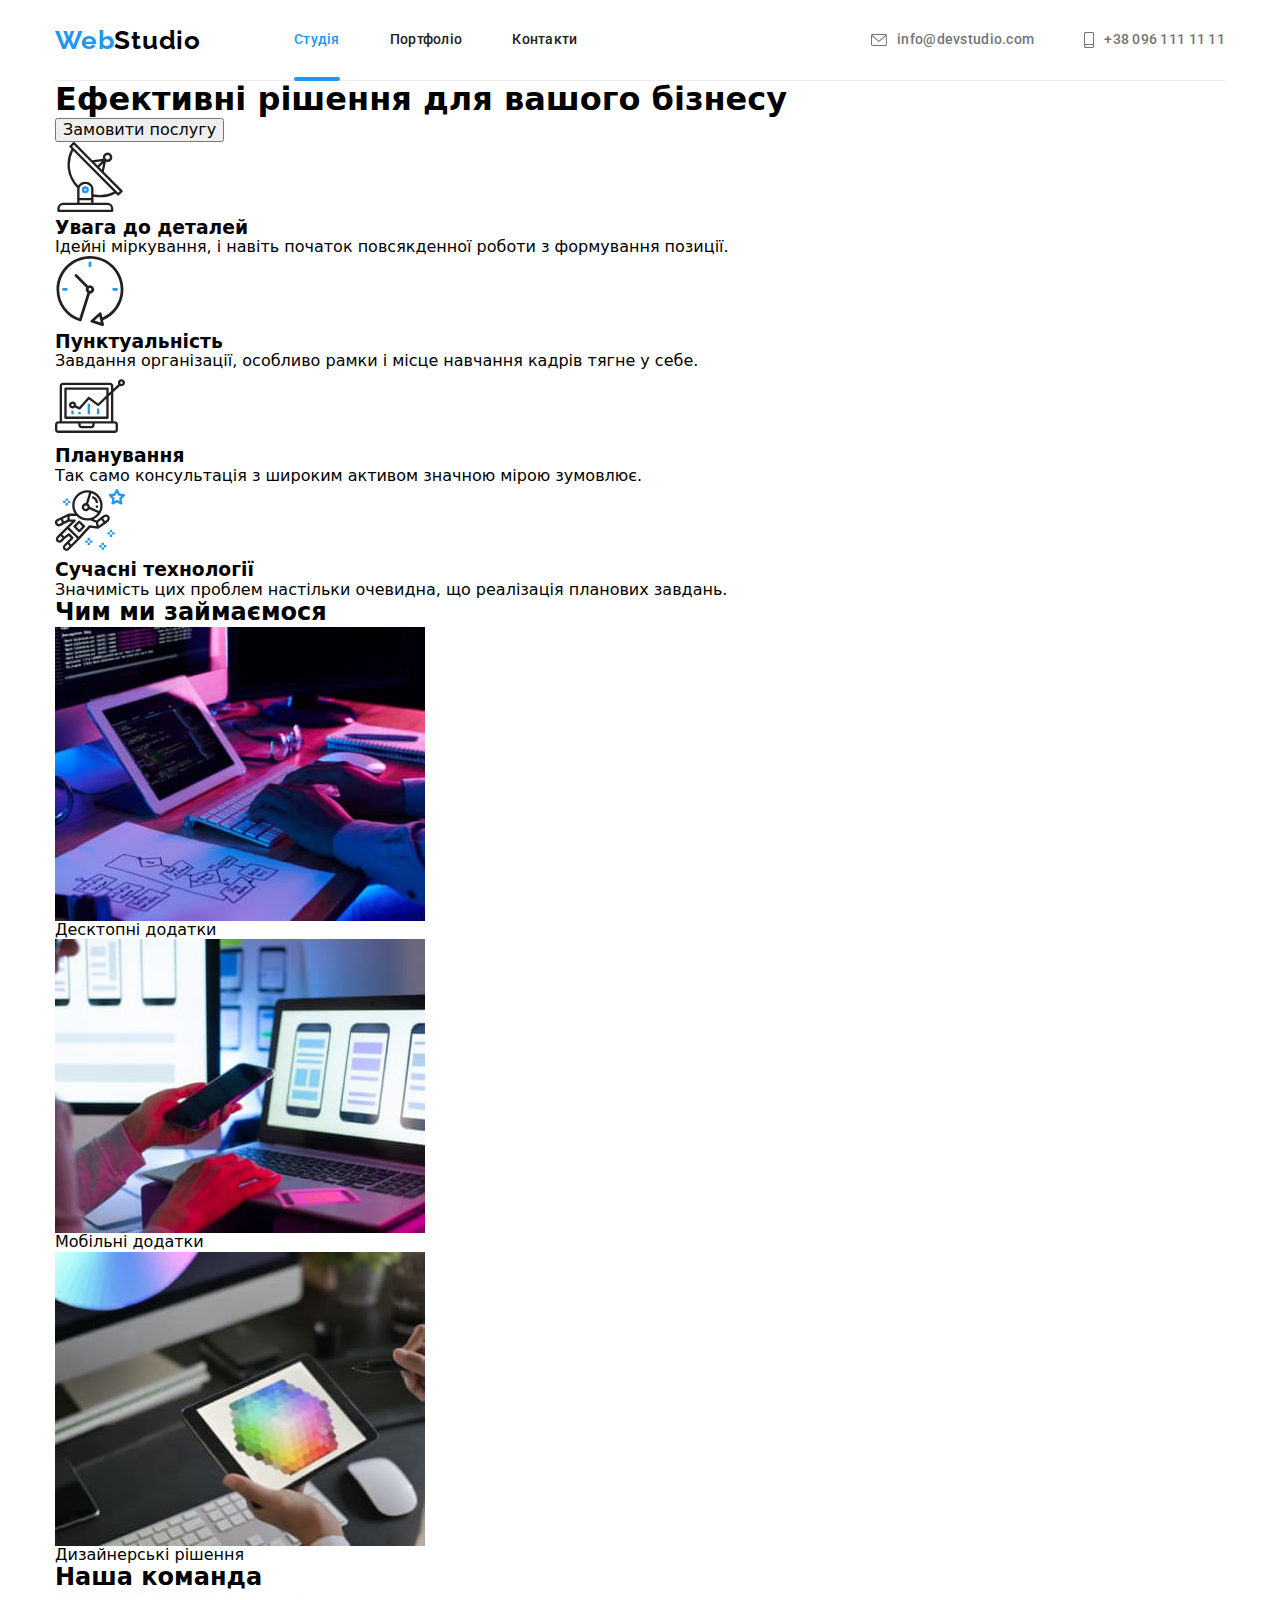
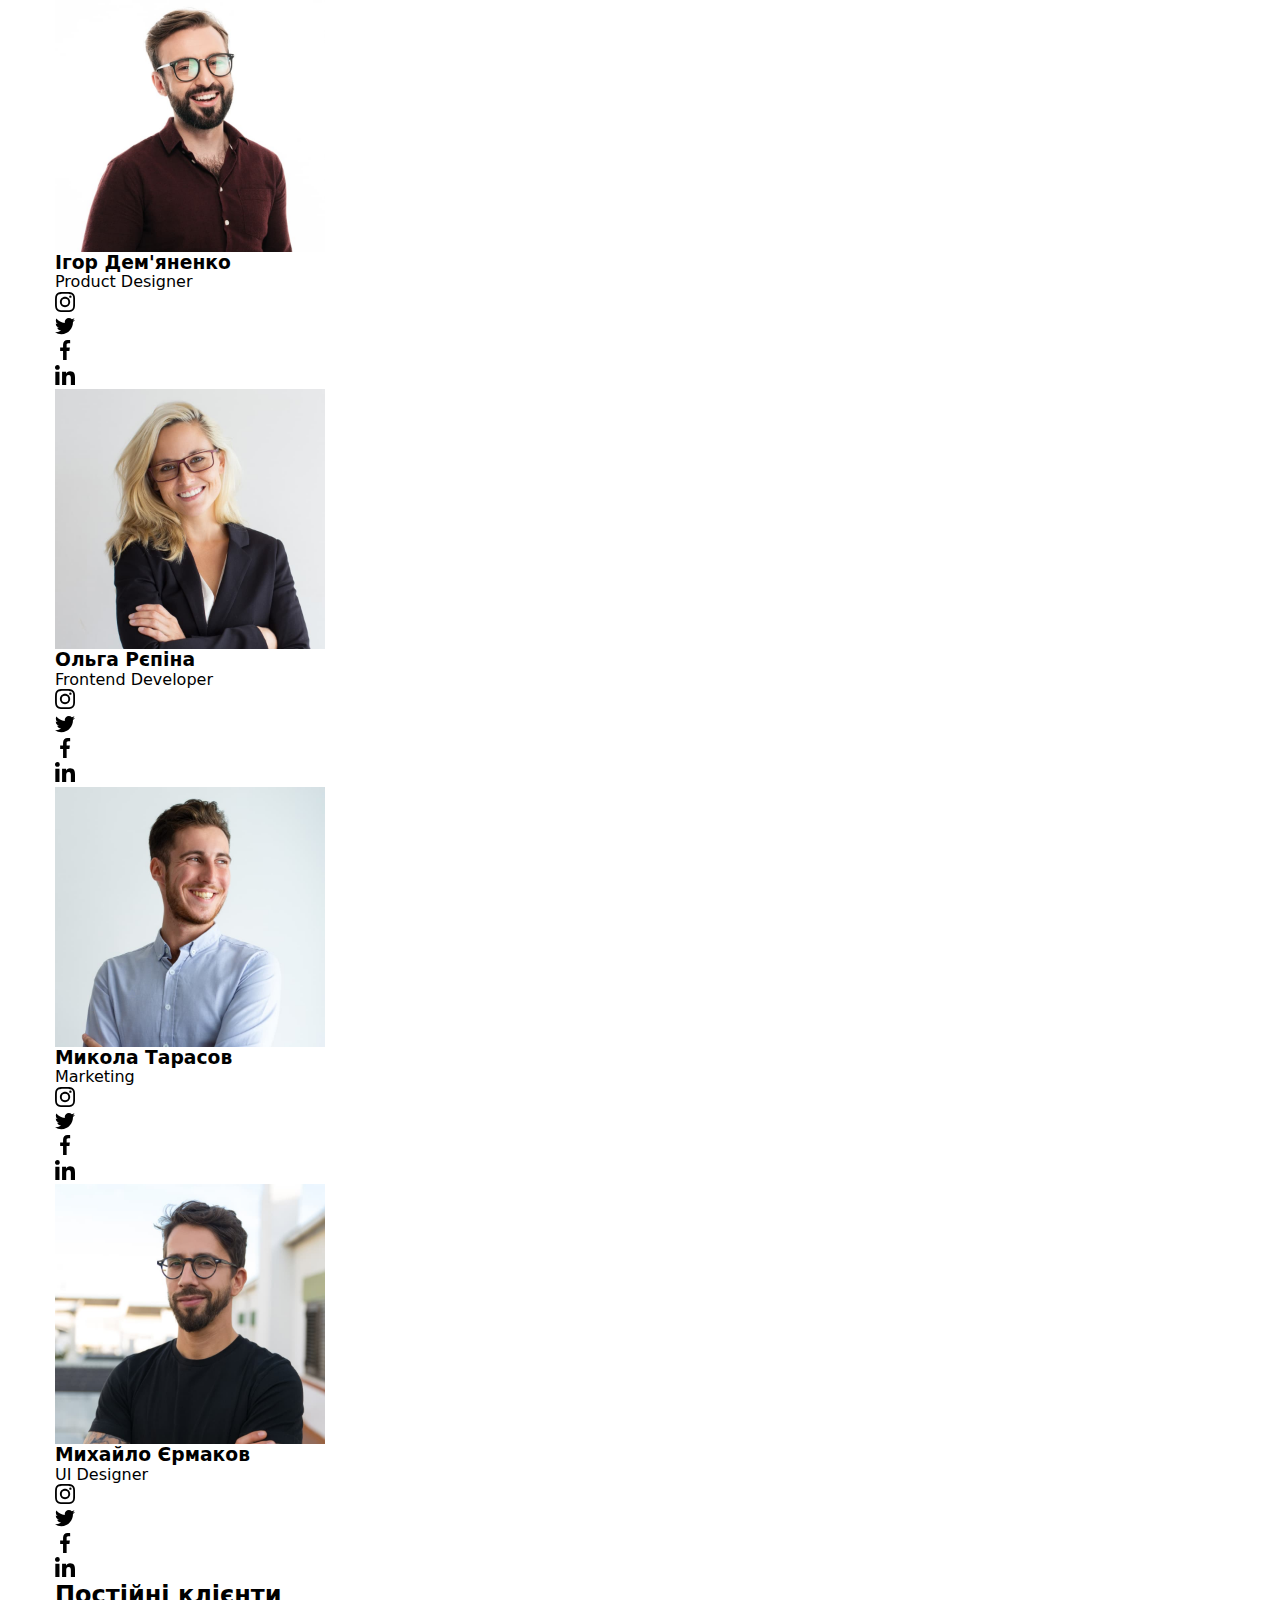
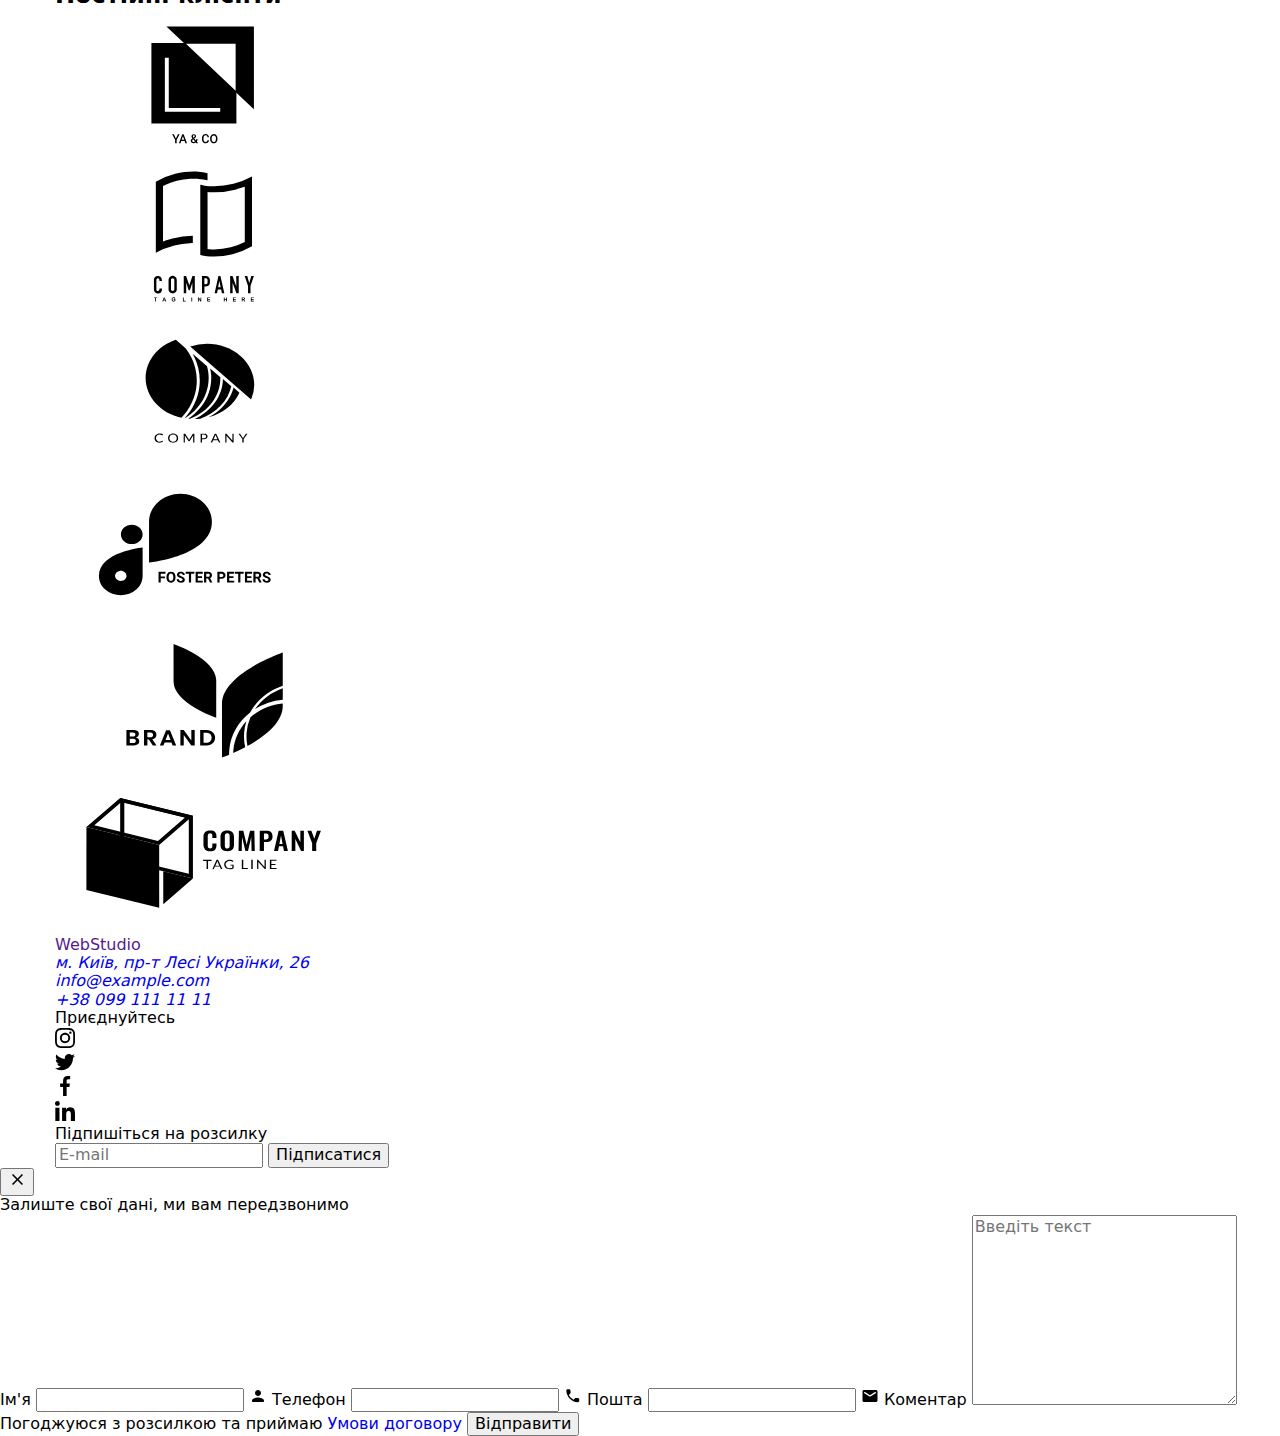
==== index.html @ f60c3db9 "HW7-v2-page-header" ====
<!DOCTYPE html>
<html lang="uk">
  <head>
    <meta charset="UTF-8" />
    <meta http-equiv="X-UA-Compatible" content="IE=edge" />
    <meta name="viewport" content="width=>, initial-scale=1.0" />
    <title>Document</title>
    <link
      href="https://fonts.googleapis.com/css2?family=Raleway:wght@700&family=Roboto:wght@400;500;700;900&display=swap"
      rel="stylesheet"
    />
    <link
      rel="stylesheet"
      href="https://cdnjs.cloudflare.com/ajax/libs/modern-normalize/1.1.0/modern-normalize.min.css"
    />
    <link rel="stylesheet" href="./css/main.min.css" />
    <link rel="preconnect" href="https://fonts.googleapis.com" />
    <link rel="preconnect" href="https://fonts.gstatic.com" crossorigin />
  </head>
  <body>
    <!--Head of page-->
    <header>
      <div class="container">
        <div class="page-header">
          <nav class="page-nav">
            <a class="page-nav__logo link" lang="en" href="">
              Web<span class="page-nav__logo--header">Studio</span></a
            >
            <ul class="site-nav list">
              <li class="site-nav__item"><a class="site-nav__link link site-nav__link--current" href="">Студія</a></li>
              <li class="site-nav__item">
                <a class="site-nav__link link" href="./portfolio.html">Портфоліо</a>
              </li>
              <li class="site-nav__item"><a class="site-nav__link link" href="">Контакти</a></li>
            </ul>
          </nav>
          <ul class="auth-nav list">
            <li class="auth-nav__item">
              <a class="auth-nav__link link" href="mailto:info@devstudio.com">
                <svg width="16px" height="12px" class="auth-nav__icon">
                  <use href="./images/icons.svg#icon-envelope"></use>
                </svg>
                info@devstudio.com</a
              >
            </li>
            <li class="auth-nav__item">
              <a class="auth-nav__link link" href="tel:+380961111111">
                <svg class="auth-nav__icon" width="10" height="16">
                  <use href="./images/icons.svg#icon-smartphone"></use>
                </svg>
                +38 096 111 11 11</a
              >
            </li>
          </ul>
        </div>
      </div>
    </header>
    <main>
      <!-- Hero  -->
      <section class="section-hero">
        <div class="container">
          <h1 class="hero-title">Ефективні рішення для вашого бізнесу</h1>
          <button data-modal-open class="button" type="button">
            Замовити послугу
          </button>
        </div>
      </section>

      <!--About us-->
      <section class="section-principles">
        <div class="container">
          <h2 class="visually-hidden">Our principles</h2>
          <ul class="principles list">
            <li class="items prin-first">
              <div class="thumb">
                <svg width="70px" height="70px">
                  <use href="./images/icons.svg#icon-antenna"></use>
                </svg>
              </div>
              <h3 class="principles-list-title">Увага до деталей</h3>
              <p class="principles-list">
                Ідейні міркування, і навіть початок повсякденної роботи з
                формування позиції.
              </p>
            </li>
            <li class="items prin-second">
              <div class="thumb">
                <svg width="70px" height="70px">
                  <use href="./images/icons.svg#icon-clock"></use>
                </svg>
              </div>
              <h3 class="principles-list-title">Пунктуальність</h3>
              <p class="principles-list">
                Завдання організації, особливо рамки і місце навчання кадрів
                тягне у себе.
              </p>
            </li>
            <li class="items prin-third">
              <div class="thumb">
                <svg width="70px" height="70px">
                  <use href="./images/icons.svg#icon-diagram"></use>
                </svg>
              </div>
              <h3 class="principles-list-title">Планування</h3>
              <p class="principles-list">
                Так само консультація з широким активом значною мірою зумовлює.
              </p>
            </li>
            <li class="items prin-fourth">
              <div class="thumb">
                <svg width="70px" height="70px">
                  <use href="./images/icons.svg#icon-astronaut"></use>
                </svg>
              </div>
              <h3 class="principles-list-title">Сучасні технології</h3>
              <p class="principles-list">
                Значимість цих проблем настільки очевидна, що реалізація
                планових завдань.
              </p>
            </li>
          </ul>
        </div>
      </section>
      <!--What we do-->
      <section class="section-activity">
        <div class="container">
          <h2 class="section-title">Чим ми займаємося</h2>
          <ul class="activity-list list">
            <li class="items">
              <img
                src="./images/1.jpg"
                alt="working desk with computer"
                width="370"
              />
              <p class="activity-list-text">Десктопні додатки</p>
            </li>
            <li class="items">
              <img
                src="./images/2.jpg"
                alt="laptop with smartphones samples"
                width="370"
              />
              <p class="activity-list-text">Мобільні додатки</p>
            </li>
            <li class="items">
              <img
                src="./images/3.jpg"
                alt="planshet with color-scheme"
                width="370"
              />
              <p class="activity-list-text">Дизайнерські рішення</p>
            </li>
          </ul>
        </div>
      </section>
      <!--Our comand-->
      <section class="section-comand">
        <div class="container">
          <h2 class="section-title">Наша команда</h2>
          <ul class="comand list">
            <li class="comand-item">
              <img
                src="./images/id.jpg"
                alt="Игорь Демьяненко"
                width="270"
                height="260"
              />
              <div class="designers">
                <h3 class="section-comand-list">Ігор Дем'яненко</h3>
                <p class="comand-position" lang="en">Product Designer</p>
                <ul class="pictograms list">
                  <li class="pictogram-item">
                    <a class="pict-link" href="">
                      <svg class="pict" width="20px" height="20px">
                        <use href="./images/icons.svg#icon-instagram"></use>
                      </svg>
                    </a>
                  </li>
                  <li class="pictogram-item">
                    <a class="pict-link" href="">
                      <svg class="pict" width="20px" height="20px">
                        <use href="./images/icons.svg#icon-twitter"></use>
                      </svg>
                    </a>
                  </li>
                  <li class="pictogram-item">
                    <a class="pict-link" href="">
                      <svg class="pict" width="20px" height="20px">
                        <use href="./images/icons.svg#icon-facebook"></use>
                      </svg>
                    </a>
                  </li>
                  <li class="pictogram-item">
                    <a class="pict-link" href="">
                      <svg class="pict" width="20px" height="20px">
                        <use href="./images/icons.svg#icon-linkedin"></use>
                      </svg>
                    </a>
                  </li>
                </ul>
              </div>
            </li>
            <li class="comand-item">
              <img
                src="./images/or.jpg"
                alt="Ольга Репина"
                width="270"
                height="260"
              />
              <div class="designers">
                <h3 class="section-comand-list">Ольга Рєпіна</h3>
                <p class="comand-position" lang="en">Frontend Developer</p>
                <ul class="pictograms list">
                  <li class="pictogram-item">
                    <a class="pict-link" href="">
                      <svg class="pict" width="20px" height="20px">
                        <use href="./images/icons.svg#icon-instagram"></use>
                      </svg>
                    </a>
                  </li>
                  <li class="pictogram-item">
                    <a class="pict-link" href="">
                      <svg class="pict" width="20px" height="20px">
                        <use href="./images/icons.svg#icon-twitter"></use>
                      </svg>
                    </a>
                  </li>
                  <li class="pictogram-item">
                    <a class="pict-link" href="">
                      <svg class="pict" width="20px" height="20px">
                        <use href="./images/icons.svg#icon-facebook"></use>
                      </svg>
                    </a>
                  </li>
                  <li class="pictogram-item">
                    <a class="pict-link" href="">
                      <svg class="pict" width="20px" height="20px">
                        <use href="./images/icons.svg#icon-linkedin"></use>
                      </svg>
                    </a>
                  </li>
                </ul>
              </div>
            </li>
            <li class="comand-item">
              <img
                src="./images/nt.jpg"
                alt="Николай Тарасов"
                width="270"
                height="260"
              />
              <div class="designers">
                <h3 class="section-comand-list">Микола Тарасов</h3>
                <p class="comand-position" lang="en">Marketing</p>

                <ul class="pictograms list">
                  <li class="pictogram-item">
                    <a class="pict-link" href="">
                      <svg class="pict" width="20px" height="20px">
                        <use href="./images/icons.svg#icon-instagram"></use>
                      </svg>
                    </a>
                  </li>
                  <li class="pictogram-item">
                    <a class="pict-link" href="">
                      <svg class="pict" width="20px" height="20px">
                        <use href="./images/icons.svg#icon-twitter"></use>
                      </svg>
                    </a>
                  </li>
                  <li class="pictogram-item">
                    <a class="pict-link" href="">
                      <svg class="pict" width="20px" height="20px">
                        <use href="./images/icons.svg#icon-facebook"></use>
                      </svg>
                    </a>
                  </li>
                  <li class="pictogram-item">
                    <a class="pict-link" href="">
                      <svg class="pict" width="20px" height="20px">
                        <use href="./images/icons.svg#icon-linkedin"></use>
                      </svg>
                    </a>
                  </li>
                </ul>
              </div>
            </li>
            <li class="comand-item">
              <img
                src="./images/me.jpg"
                alt="Михаил Ермаков"
                width="270"
                height="260"
              />
              <div class="designers">
                <h3 class="section-comand-list">Михайло Єрмаков</h3>
                <p class="comand-position" lang="en">UI Designer</p>
                <ul class="pictograms list">
                  <li class="pictogram-item">
                    <a class="pict-link" href="">
                      <svg class="pict" width="20px" height="20px">
                        <use href="./images/icons.svg#icon-instagram"></use>
                      </svg>
                    </a>
                  </li>
                  <li class="pictogram-item">
                    <a class="pict-link" href="">
                      <svg class="pict" width="20px" height="20px">
                        <use href="./images/icons.svg#icon-twitter"></use>
                      </svg>
                    </a>
                  </li>
                  <li class="pictogram-item">
                    <a class="pict-link" href="">
                      <svg class="pict" width="20px" height="20px">
                        <use href="./images/icons.svg#icon-facebook"></use>
                      </svg>
                    </a>
                  </li>
                  <li class="pictogram-item">
                    <a class="pict-link" href="">
                      <svg class="pict" width="20px" height="20px">
                        <use href="./images/icons.svg#icon-linkedin"></use>
                      </svg>
                    </a>
                  </li>
                </ul>
              </div>
            </li>
          </ul>
        </div>
      </section>
      <!-- Clients  -->
      <section class="section-clients">
        <div class="container">
          <h2 class="section-title">Постійні клієнти</h2>
          <ul class="list clients-list">
            <li class="item">
              <a class="client-link" href="">
                <svg class="icon-link">
                  <use href="./images/icons.svg#icon-logo-one"></use>
                </svg>
              </a>
            </li>
            <li class="item">
              <a class="client-link" href="">
                <svg class="icon-link">
                  <use href="./images/icons.svg#icon-logo-two"></use>
                </svg>
              </a>
            </li>
            <li class="item">
              <a class="client-link" href="">
                <svg class="icon-link">
                  <use href="./images/icons.svg#icon-logo-three"></use>
                </svg>
              </a>
            </li>
            <li class="item">
              <a class="client-link" href="">
                <svg class="icon-link">
                  <use href="./images/icons.svg#icon-logo-four"></use>
                </svg>
              </a>
            </li>
            <li class="item">
              <a class="client-link" href="">
                <svg class="icon-link">
                  <use href="./images/icons.svg#icon-logo-five"></use>
                </svg>
              </a>
            </li>
            <li class="item">
              <a class="client-link" href="">
                <svg class="icon-link">
                  <use href="./images/icons.svg#icon-logo-six"></use>
                </svg>
              </a>
            </li>
          </ul>
        </div>
      </section>
    </main>
    <footer class="contacts">
      <div class="container contacts-page">
        <div class="contacts-wrap">
          <div class="logo-bottom">
            <a class="logo link" lang="en" href=""
              >Web<span class="logo-end">Studio</span></a
            >
          </div>
          <!--Contacts-->
          <address class="adress">
            <ul class="contacts-list list">
              <li class="map">
                <a
                  class="link"
                  href="https://goo.gl/maps/4PBvdfhSK9omXk1a7"
                  target="_blank"
                  rel="noopener noreferrer nofollow"
                  >м. Київ, пр-т Лесі Українки, 26</a
                >
              </li>
              <li class="mail">
                <a class="link" href="mailto:info@example.com"
                  >info@example.com</a
                >
              </li>
              <li class="tel">
                <a class="link" href="tel:+380991111111">+38 099 111 11 11</a>
              </li>
            </ul>
          </address>
        </div>
        <!-- Social links -->
        <div class="connect">
          <p class="connect-title">Приєднуйтесь</p>
          <ul class="pictograms list">
            <li class="pictogram-item">
              <a class="pict-link bottom-link" href="">
                <svg class="pict-bottom" width="20px" height="20px">
                  <use href="./images/icons.svg#icon-instagram"></use>
                </svg>
              </a>
            </li>
            <li class="pictogram-item">
              <a class="pict-link bottom-link" href="">
                <svg class="pict-bottom" width="20px" height="20px">
                  <use href="./images/icons.svg#icon-twitter"></use>
                </svg>
              </a>
            </li>
            <li class="pictogram-item">
              <a class="pict-link bottom-link" href="">
                <svg class="pict-bottom" width="20px" height="20px">
                  <use href="./images/icons.svg#icon-facebook"></use>
                </svg>
              </a>
            </li>
            <li class="pictogram-item">
              <a class="pict-link bottom-link" href="">
                <svg class="pict-bottom" width="20px" height="20px">
                  <use href="./images/icons.svg#icon-linkedin"></use>
                </svg>
              </a>
            </li>
          </ul>
        </div>
        <div class="subscription-wrap">
          <p class="subscription-title">Підпишіться на розсилку</p>
          <form class="subscription-form">
            <label class="label-subscription">
              <input
                class="subscription-input"
                type="email"
                name="email"
                placeholder="E-mail"
              />
            </label>
            <button class="button button-subscribe" type="submit">
              Підписатися
            </button>
          </form>
        </div>
      </div>
    </footer>
    <!-- Modal  -->
    <div data-modal class="backdrop is-hidden">
      <div class="modal">
        <button data-modal-close class="button-modal" type="button">
          <svg class="modal-close-icon" width="18" height="18">
            <use href="./images/icons.svg#icon-close-black"></use>
          </svg>
        </button>
        <form class="modal-form">
          <p class="modal-title">Залиште свої дані, ми вам передзвонимо</p>
          <label class="label-name">
            <span class="name-title">Ім'я</span>
            <input class="input-name" type="text" name="name" />
            <svg class="name-icon" width="18" height="18">
              <use href="./images/icons.svg#icon-person"></use>
            </svg>
          </label>
          <label class="label-tel">
            <span class="tel-title">Телефон</span>
            <input class="input-tel" type="tel" name="tel" />
            <svg class="tel-icon" width="18" height="18">
              <use href="./images/icons.svg#icon-phone-black"></use>
            </svg>
          </label>
          <label class="label-email">
            <span class="email-title">Пошта</span>
            <input class="input-email" type="email" name="email" />
            <svg class="email-icon" width="18" height="18">
              <use href="./images/icons.svg#icon-email"></use>
            </svg>
          </label>
          <label class="label-coment">
            <span class="area-title">Коментар</span>
            <textarea
              class="input-area"
              name="coment"
              cols="30"
              rows="10"
              placeholder="Введіть текст"
            ></textarea>
          </label>
          <label class="label-checkbox">
            <input
              class="input-checkbox visually-hidden"
              type="checkbox"
              name="conditions"
              value="agree"
            />
            <span class="icon-checkbox"></span>
            <span class="text-checkbox"
              >Погоджуюся з розсилкою та приймаю
              <a
                class="link link-checkbox"
                href="./conditions.html"
                target="_blank"
                >Умови договору</a
              ></span
            >
          </label>
          <button class="button button-modal-submit" type="submit">
            Відправити
          </button>
        </form>
      </div>
    </div>
    <script src="./js/modal.js"></script>
  </body>
</html>
---- css/main.min.css ----
.link{text-decoration:none}.list{padding:0;margin:0;list-style:none}.visually-hidden{position:absolute;white-space:nowrap;width:1px;height:1px;overflow:hidden;border:0;padding:0;clip:rect(0 0 0 0);-webkit-clip-path:inset(50%);clip-path:inset(50%);margin:-1px}h1,h2,h3,ul,p{margin:0;padding:0}img{display:block;max-width:100%;height:auto}.container{width:1200px;padding-left:15px;padding-right:15px;margin:0 auto}.page-header{display:-webkit-box;display:-ms-flexbox;display:flex;border-bottom:1px solid #ececec}.page-nav{display:-webkit-box;display:-ms-flexbox;display:flex;-webkit-box-align:center;-ms-flex-align:center;align-items:center}.page-nav__logo{margin-right:93px;padding-top:24px;padding-bottom:24px;color:#2196f3;font-family:Raleway,sans-serif;font-weight:700;font-size:26px;line-height:1.19;letter-spacing:.03em}.page-nav__logo--header{color:#000}.site-nav{display:-webkit-box;display:-ms-flexbox;display:flex;-webkit-box-align:center;-ms-flex-align:center;align-items:center;font-family:Roboto,sans-serif;font-weight:500;line-height:1.14;letter-spacing:.02em;font-size:14px}.site-nav__item{position:relative}.site-nav__item:not(:last-child){margin-right:50px}.site-nav__link{display:block;padding-top:32px;padding-bottom:32px;color:#212121;-webkit-transition:color 250ms cubic-bezier(0.4, 0, 0.2, 1);transition:color 250ms cubic-bezier(0.4, 0, 0.2, 1)}.site-nav__link:hover,.site-nav__link:focus{color:#2196f3}.site-nav__link--current{color:#2196f3}.site-nav__link--current::after{position:absolute;bottom:-1px;left:0;content:"";width:100%;height:4px;background-color:#2196f3;border-radius:2px}.auth-nav{display:-webkit-box;display:-ms-flexbox;display:flex;-webkit-box-align:center;-ms-flex-align:center;align-items:center;margin-left:auto;font-family:Roboto,sans-serif;font-weight:500;line-height:1.14;letter-spacing:.02em;font-size:14px}.auth-nav__item:not(:last-child){margin-right:50px}.auth-nav__link{display:-webkit-box;display:-ms-flexbox;display:flex;-webkit-box-align:center;-ms-flex-align:center;align-items:center;padding-top:32px;padding-bottom:32px;color:#757575;-webkit-transition:color 250ms cubic-bezier(0.4, 0, 0.2, 1);transition:color 250ms cubic-bezier(0.4, 0, 0.2, 1)}.auth-nav__link:hover,.auth-nav__link:focus{color:#2196f3}.auth-nav__icon{margin-right:10px;fill:currentColor}.auth-nav__icon:hover,.auth-nav__icon:focus{fill:#2196f3}.body{color:#757575;background-color:#fff;font-family:Roboto,sans-serif}/*# sourceMappingURL=main.min.css.map */
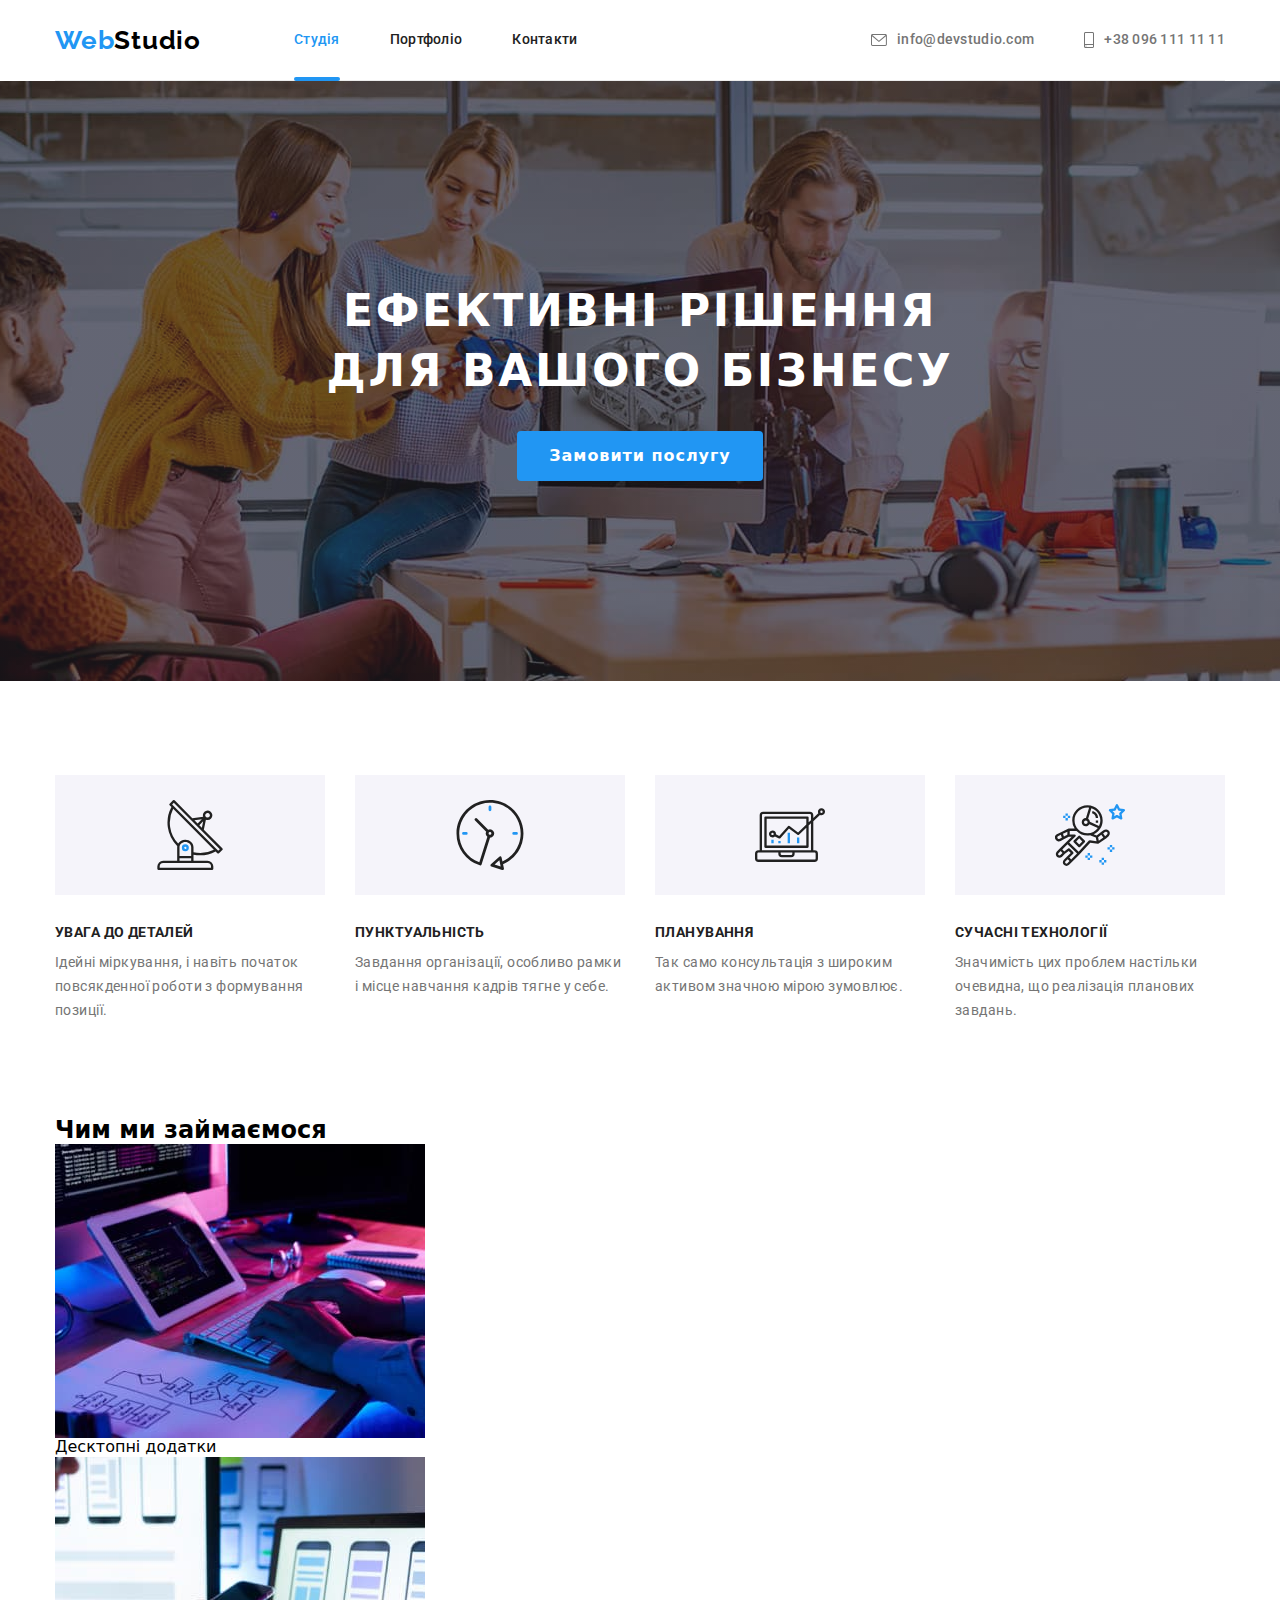
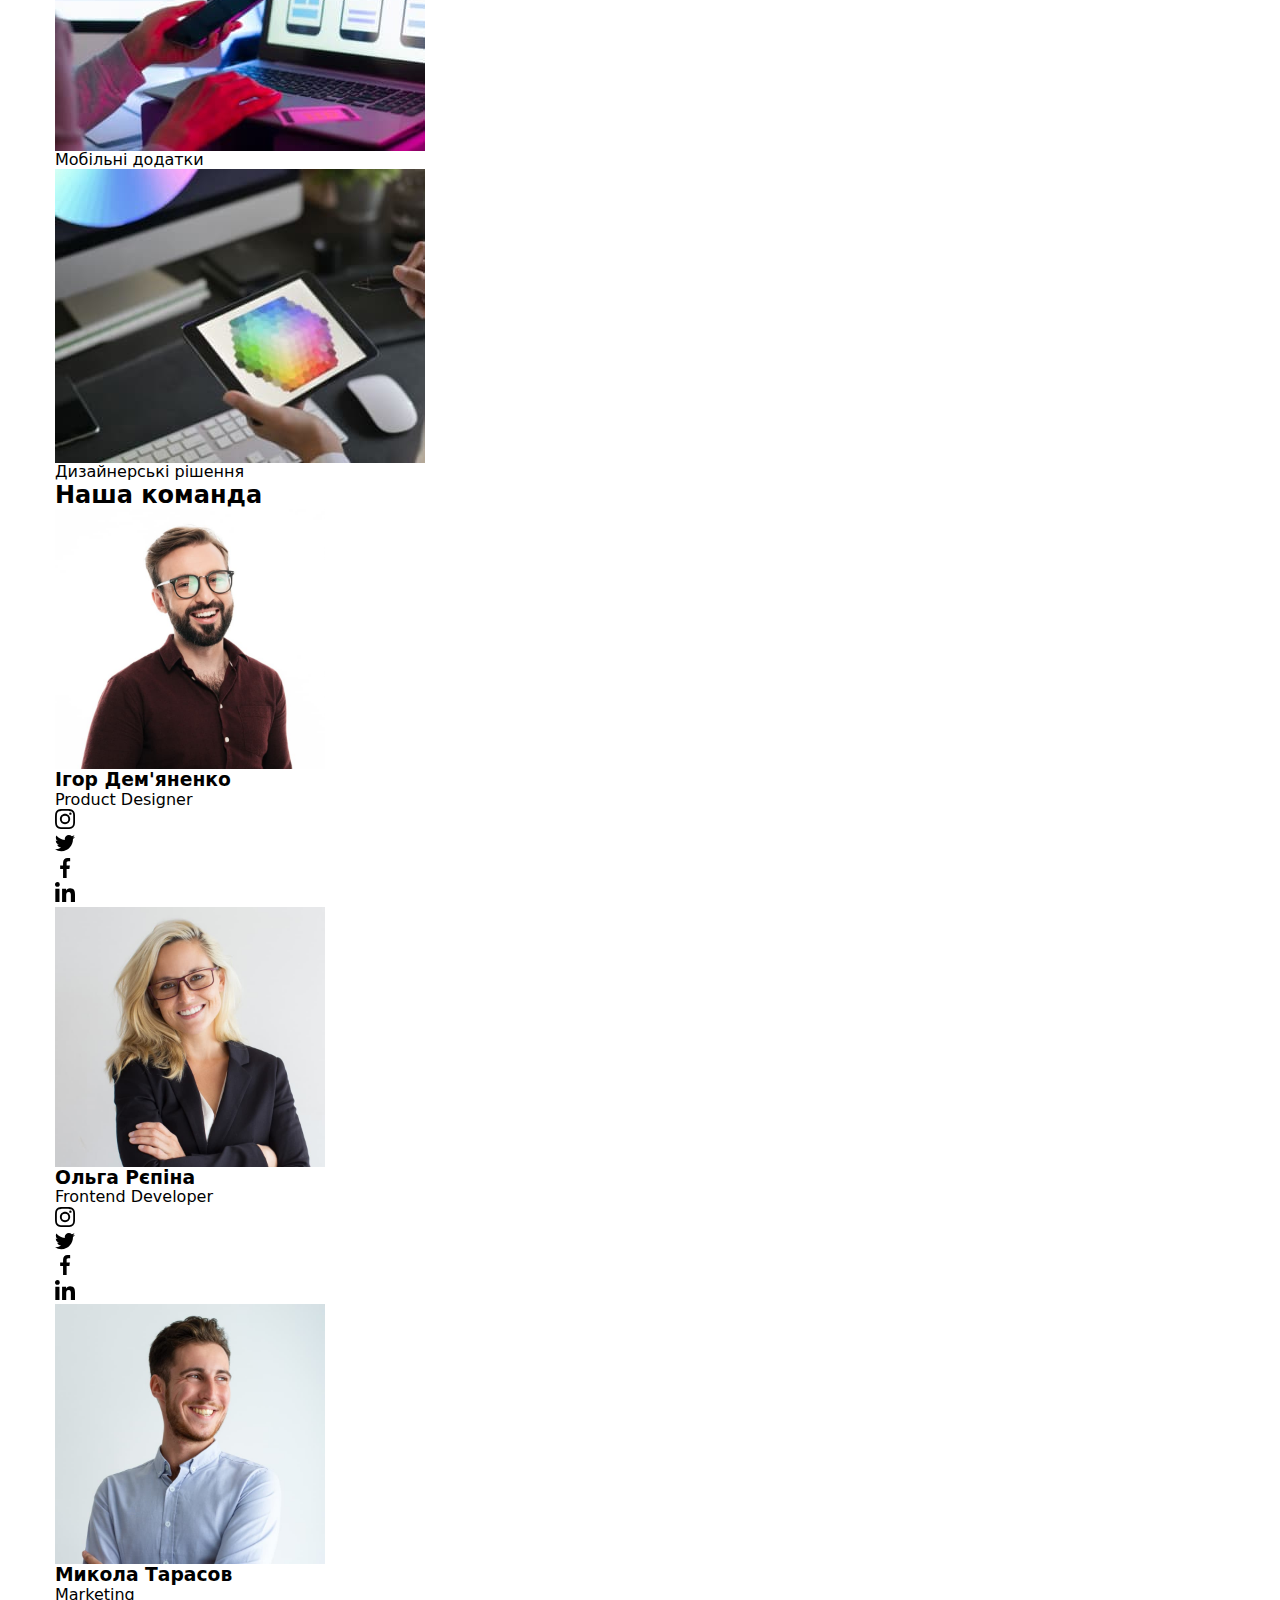
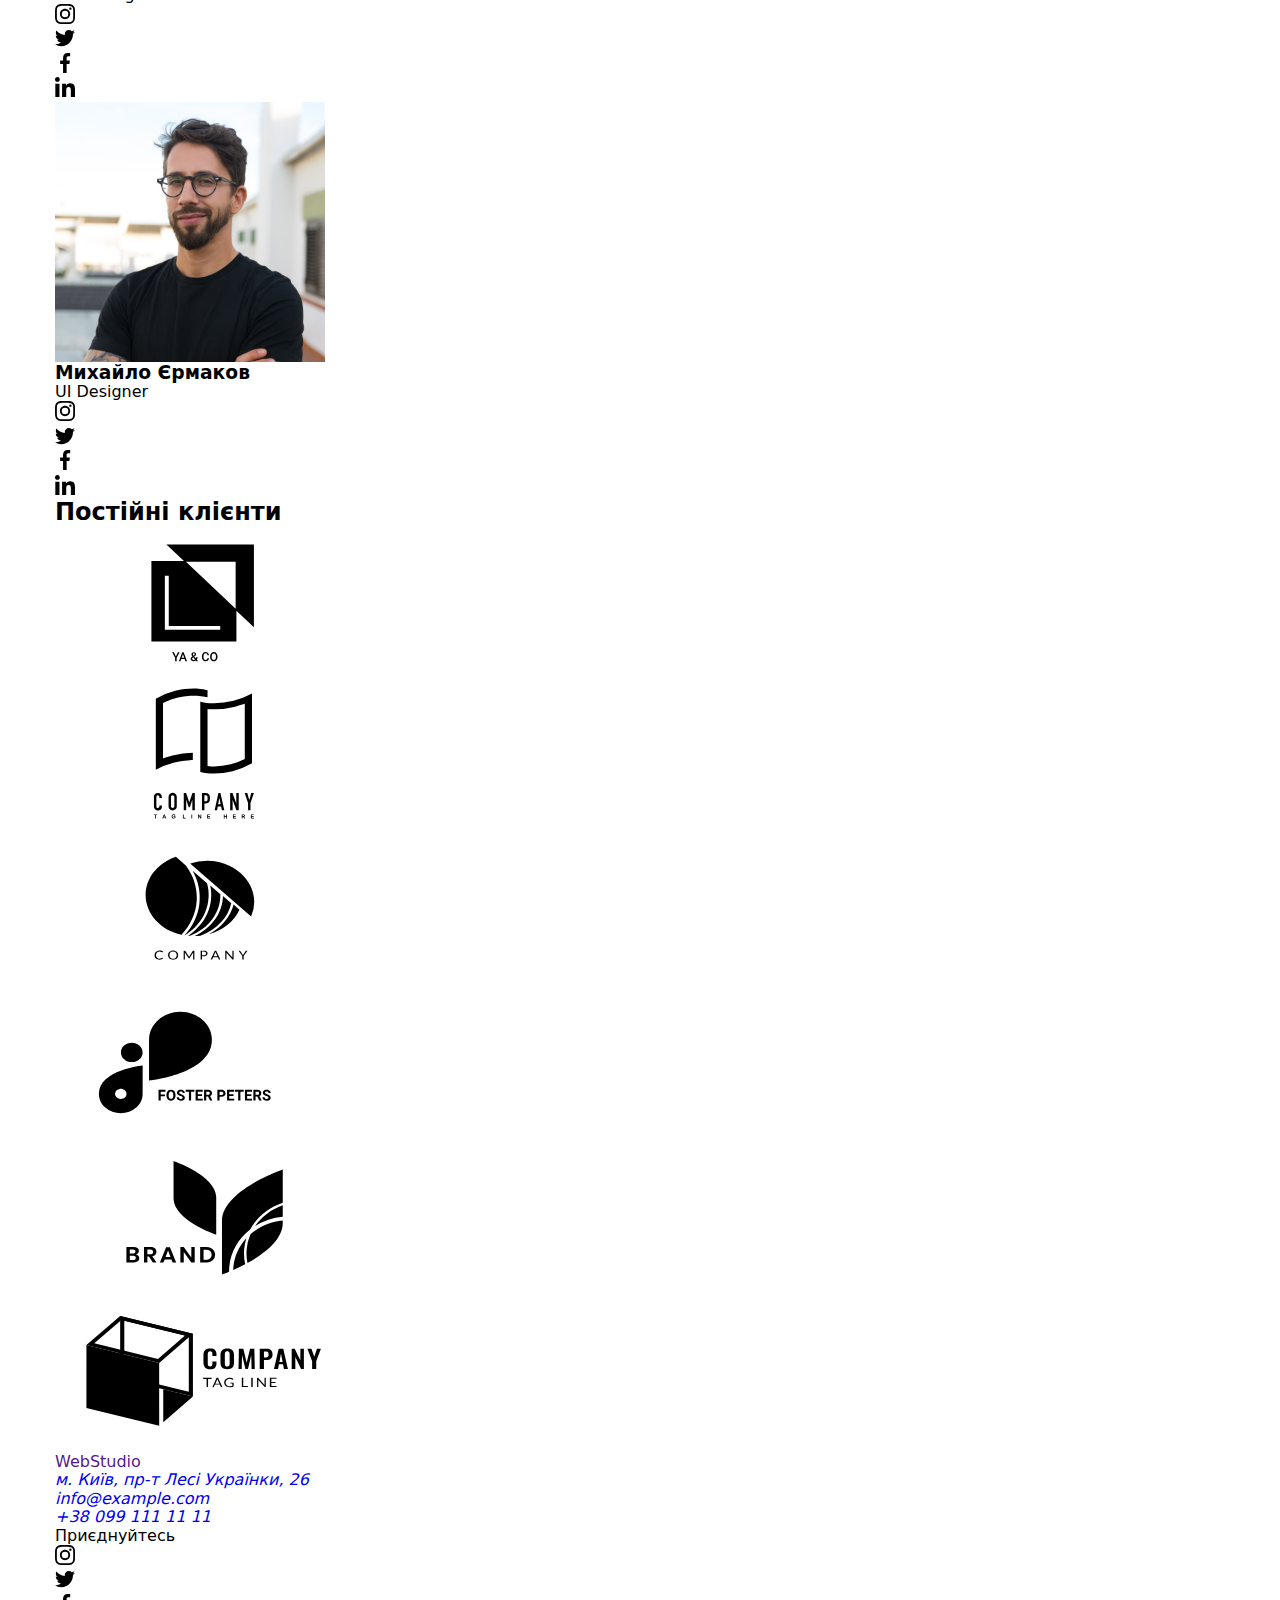
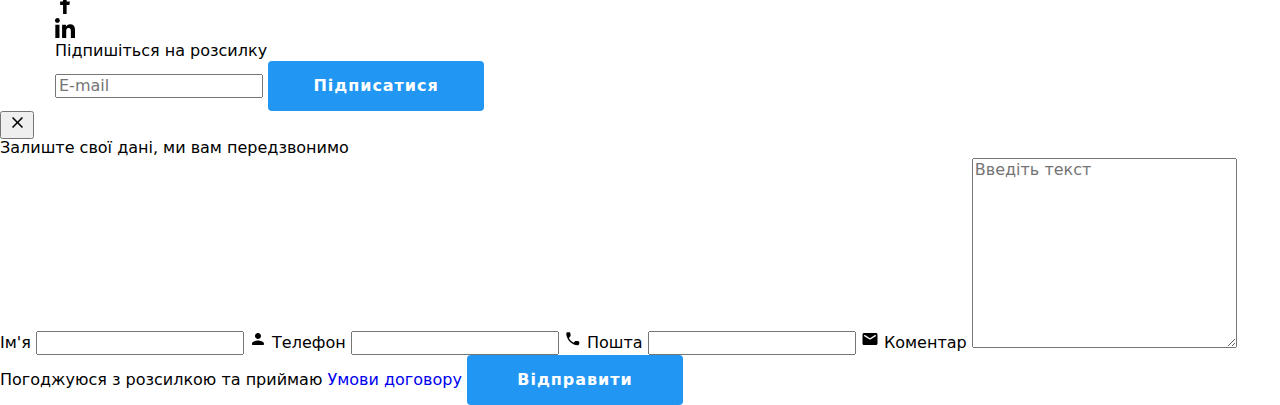
==== commit b274cdc0: "HW7-v2-principles" ====
--- a/index.html
+++ b/index.html
@@ -59,7 +59,7 @@
       <!-- Hero  -->
       <section class="section-hero">
         <div class="container">
-          <h1 class="hero-title">Ефективні рішення для вашого бізнесу</h1>
+          <h1 class="section-hero__title">Ефективні рішення для вашого бізнесу</h1>
           <button data-modal-open class="button" type="button">
             Замовити послугу
           </button>
@@ -70,50 +70,50 @@
       <section class="section-principles">
         <div class="container">
           <h2 class="visually-hidden">Our principles</h2>
-          <ul class="principles list">
-            <li class="items prin-first">
-              <div class="thumb">
+          <ul class="section-principles__list list">
+            <li class="section-principles__item">
+              <div class="section-principles__thumb">
                 <svg width="70px" height="70px">
                   <use href="./images/icons.svg#icon-antenna"></use>
                 </svg>
               </div>
-              <h3 class="principles-list-title">Увага до деталей</h3>
-              <p class="principles-list">
+              <h3 class="section-principles__title">Увага до деталей</h3>
+              <p class="section-principles__text">
                 Ідейні міркування, і навіть початок повсякденної роботи з
                 формування позиції.
               </p>
             </li>
-            <li class="items prin-second">
-              <div class="thumb">
+            <li class="section-principles__item">
+              <div class="section-principles__thumb">
                 <svg width="70px" height="70px">
                   <use href="./images/icons.svg#icon-clock"></use>
                 </svg>
               </div>
-              <h3 class="principles-list-title">Пунктуальність</h3>
-              <p class="principles-list">
+              <h3 class="section-principles__title">Пунктуальність</h3>
+              <p class="section-principles__text">
                 Завдання організації, особливо рамки і місце навчання кадрів
                 тягне у себе.
               </p>
             </li>
-            <li class="items prin-third">
-              <div class="thumb">
+            <li class="section-principles__item">
+              <div class="section-principles__thumb">
                 <svg width="70px" height="70px">
                   <use href="./images/icons.svg#icon-diagram"></use>
                 </svg>
               </div>
-              <h3 class="principles-list-title">Планування</h3>
-              <p class="principles-list">
+              <h3 class="section-principles__title">Планування</h3>
+              <p class="section-principles__text">
                 Так само консультація з широким активом значною мірою зумовлює.
               </p>
             </li>
-            <li class="items prin-fourth">
-              <div class="thumb">
+            <li class="section-principles__item">
+              <div class="section-principles__thumb">
                 <svg width="70px" height="70px">
                   <use href="./images/icons.svg#icon-astronaut"></use>
                 </svg>
               </div>
-              <h3 class="principles-list-title">Сучасні технології</h3>
-              <p class="principles-list">
+              <h3 class="section-principles__title">Сучасні технології</h3>
+              <p class="section-principles__text">
                 Значимість цих проблем настільки очевидна, що реалізація
                 планових завдань.
               </p>
--- a/css/main.min.css
+++ b/css/main.min.css
@@ -1 +1 @@
-.link{text-decoration:none}.list{padding:0;margin:0;list-style:none}.visually-hidden{position:absolute;white-space:nowrap;width:1px;height:1px;overflow:hidden;border:0;padding:0;clip:rect(0 0 0 0);-webkit-clip-path:inset(50%);clip-path:inset(50%);margin:-1px}h1,h2,h3,ul,p{margin:0;padding:0}img{display:block;max-width:100%;height:auto}.container{width:1200px;padding-left:15px;padding-right:15px;margin:0 auto}.page-header{display:-webkit-box;display:-ms-flexbox;display:flex;border-bottom:1px solid #ececec}.page-nav{display:-webkit-box;display:-ms-flexbox;display:flex;-webkit-box-align:center;-ms-flex-align:center;align-items:center}.page-nav__logo{margin-right:93px;padding-top:24px;padding-bottom:24px;color:#2196f3;font-family:Raleway,sans-serif;font-weight:700;font-size:26px;line-height:1.19;letter-spacing:.03em}.page-nav__logo--header{color:#000}.site-nav{display:-webkit-box;display:-ms-flexbox;display:flex;-webkit-box-align:center;-ms-flex-align:center;align-items:center;font-family:Roboto,sans-serif;font-weight:500;line-height:1.14;letter-spacing:.02em;font-size:14px}.site-nav__item{position:relative}.site-nav__item:not(:last-child){margin-right:50px}.site-nav__link{display:block;padding-top:32px;padding-bottom:32px;color:#212121;-webkit-transition:color 250ms cubic-bezier(0.4, 0, 0.2, 1);transition:color 250ms cubic-bezier(0.4, 0, 0.2, 1)}.site-nav__link:hover,.site-nav__link:focus{color:#2196f3}.site-nav__link--current{color:#2196f3}.site-nav__link--current::after{position:absolute;bottom:-1px;left:0;content:"";width:100%;height:4px;background-color:#2196f3;border-radius:2px}.auth-nav{display:-webkit-box;display:-ms-flexbox;display:flex;-webkit-box-align:center;-ms-flex-align:center;align-items:center;margin-left:auto;font-family:Roboto,sans-serif;font-weight:500;line-height:1.14;letter-spacing:.02em;font-size:14px}.auth-nav__item:not(:last-child){margin-right:50px}.auth-nav__link{display:-webkit-box;display:-ms-flexbox;display:flex;-webkit-box-align:center;-ms-flex-align:center;align-items:center;padding-top:32px;padding-bottom:32px;color:#757575;-webkit-transition:color 250ms cubic-bezier(0.4, 0, 0.2, 1);transition:color 250ms cubic-bezier(0.4, 0, 0.2, 1)}.auth-nav__link:hover,.auth-nav__link:focus{color:#2196f3}.auth-nav__icon{margin-right:10px;fill:currentColor}.auth-nav__icon:hover,.auth-nav__icon:focus{fill:#2196f3}.body{color:#757575;background-color:#fff;font-family:Roboto,sans-serif}/*# sourceMappingURL=main.min.css.map */+.link{text-decoration:none}.list{padding:0;margin:0;list-style:none}.visually-hidden{position:absolute;white-space:nowrap;width:1px;height:1px;overflow:hidden;border:0;padding:0;clip:rect(0 0 0 0);-webkit-clip-path:inset(50%);clip-path:inset(50%);margin:-1px}h1,h2,h3,ul,p{margin:0;padding:0}img{display:block;max-width:100%;height:auto}.container{width:1200px;padding-left:15px;padding-right:15px;margin:0 auto}.page-header{display:-webkit-box;display:-ms-flexbox;display:flex;border-bottom:1px solid #ececec}.page-nav{display:-webkit-box;display:-ms-flexbox;display:flex;-webkit-box-align:center;-ms-flex-align:center;align-items:center}.page-nav__logo{margin-right:93px;padding-top:24px;padding-bottom:24px;color:#2196f3;font-family:Raleway,sans-serif;font-weight:700;font-size:26px;line-height:1.19;letter-spacing:.03em}.page-nav__logo--header{color:#000}.site-nav{display:-webkit-box;display:-ms-flexbox;display:flex;-webkit-box-align:center;-ms-flex-align:center;align-items:center;font-family:Roboto,sans-serif;font-weight:500;line-height:1.14;letter-spacing:.02em;font-size:14px}.site-nav__item{position:relative}.site-nav__item:not(:last-child){margin-right:50px}.site-nav__link{display:block;padding-top:32px;padding-bottom:32px;color:#212121;-webkit-transition:color 250ms cubic-bezier(0.4, 0, 0.2, 1);transition:color 250ms cubic-bezier(0.4, 0, 0.2, 1)}.site-nav__link:hover,.site-nav__link:focus{color:#2196f3}.site-nav__link--current{color:#2196f3}.site-nav__link--current::after{position:absolute;bottom:-1px;left:0;content:"";width:100%;height:4px;background-color:#2196f3;border-radius:2px}.auth-nav{display:-webkit-box;display:-ms-flexbox;display:flex;-webkit-box-align:center;-ms-flex-align:center;align-items:center;margin-left:auto;font-family:Roboto,sans-serif;font-weight:500;line-height:1.14;letter-spacing:.02em;font-size:14px}.auth-nav__item:not(:last-child){margin-right:50px}.auth-nav__link{display:-webkit-box;display:-ms-flexbox;display:flex;-webkit-box-align:center;-ms-flex-align:center;align-items:center;padding-top:32px;padding-bottom:32px;color:#757575;-webkit-transition:color 250ms cubic-bezier(0.4, 0, 0.2, 1);transition:color 250ms cubic-bezier(0.4, 0, 0.2, 1)}.auth-nav__icon{margin-right:10px;fill:currentColor}.auth-nav__link:hover,.auth-nav__link:focus{color:#2196f3}.auth-nav__icon:hover,.auth-nav__icon:focus{fill:#2196f3}.section-hero{max-width:1600px;height:600px;margin-left:auto;margin-right:auto;background-image:-webkit-gradient(linear, left top, right top, from(rgba(47, 48, 58, 0.4)), to(rgba(47, 48, 58, 0.4))),url(../images/background.jpg);background-image:linear-gradient(to right, rgba(47, 48, 58, 0.4), rgba(47, 48, 58, 0.4)),url(../images/background.jpg);background-color:#c4c4c4;background-size:cover;background-repeat:no-repeat;background-position:center;padding-top:200px;padding-bottom:200px;text-align:center}.section-hero__title{margin-bottom:30px;margin-left:auto;margin-right:auto;width:696px;font-weight:900;font-size:44px;line-height:1.36;letter-spacing:.06em;text-transform:uppercase;color:#fff}.button{display:inline-block;min-width:216px;border-radius:4px;padding:10px 32px;text-align:center;margin-right:auto;margin-left:auto;border:none;font-family:inherit;font-weight:700;line-height:1.88;letter-spacing:.06em;color:#fff;background-color:#2196f3;font-size:16px;-webkit-transition:background-color 250ms cubic-bezier(0.4, 0, 0.2, 1);transition:background-color 250ms cubic-bezier(0.4, 0, 0.2, 1);cursor:pointer}.button:hover,.button:focus{background-color:#188ce8}.section-principles{padding-top:94px;padding-bottom:94px}.section-principles__list{display:-webkit-box;display:-ms-flexbox;display:flex;-webkit-box-pack:justify;-ms-flex-pack:justify;justify-content:space-between;padding:0}.section-principles__item{-ms-flex-preferred-size:calc((100% - 90px)/4);flex-basis:calc((100% - 90px)/4)}.section-principles__item:not(:last-child){margin-right:30px}.section-principles__title{margin:0px 0px 10px 0px;font-family:Roboto,sans-serif;font-size:14px;font-weight:700;line-height:1.14;letter-spacing:.03em;text-transform:uppercase;color:#212121}.section-principles__text{margin:0;font-family:Roboto,sans-serif;line-height:1.71;letter-spacing:.03em;color:#757575;font-size:14px}.section-principles__thumb{display:-webkit-box;display:-ms-flexbox;display:flex;-webkit-box-align:center;-ms-flex-align:center;align-items:center;-webkit-box-pack:center;-ms-flex-pack:center;justify-content:center;-ms-flex-preferred-size:calc((100% - 90px)/4);flex-basis:calc((100% - 90px)/4);height:120px;background-color:#f5f4fa;margin-bottom:30px}/*# sourceMappingURL=main.min.css.map */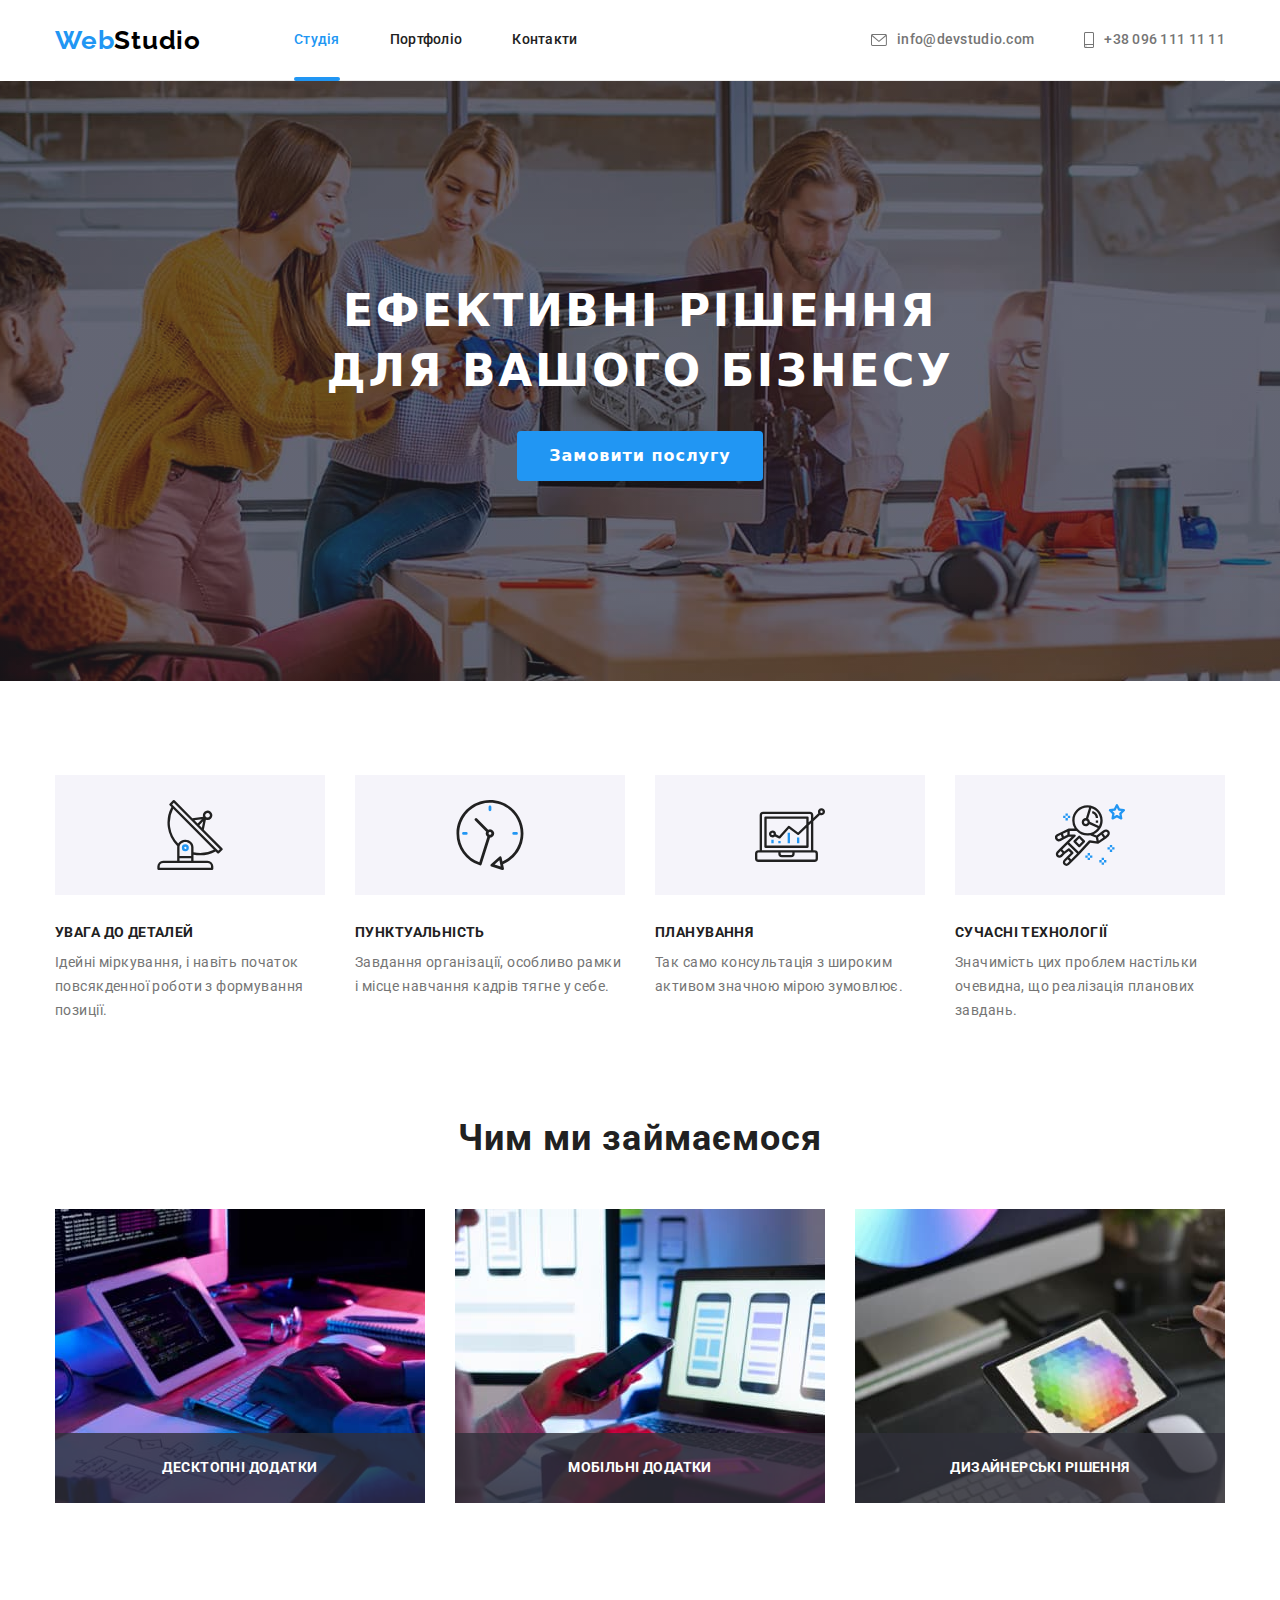
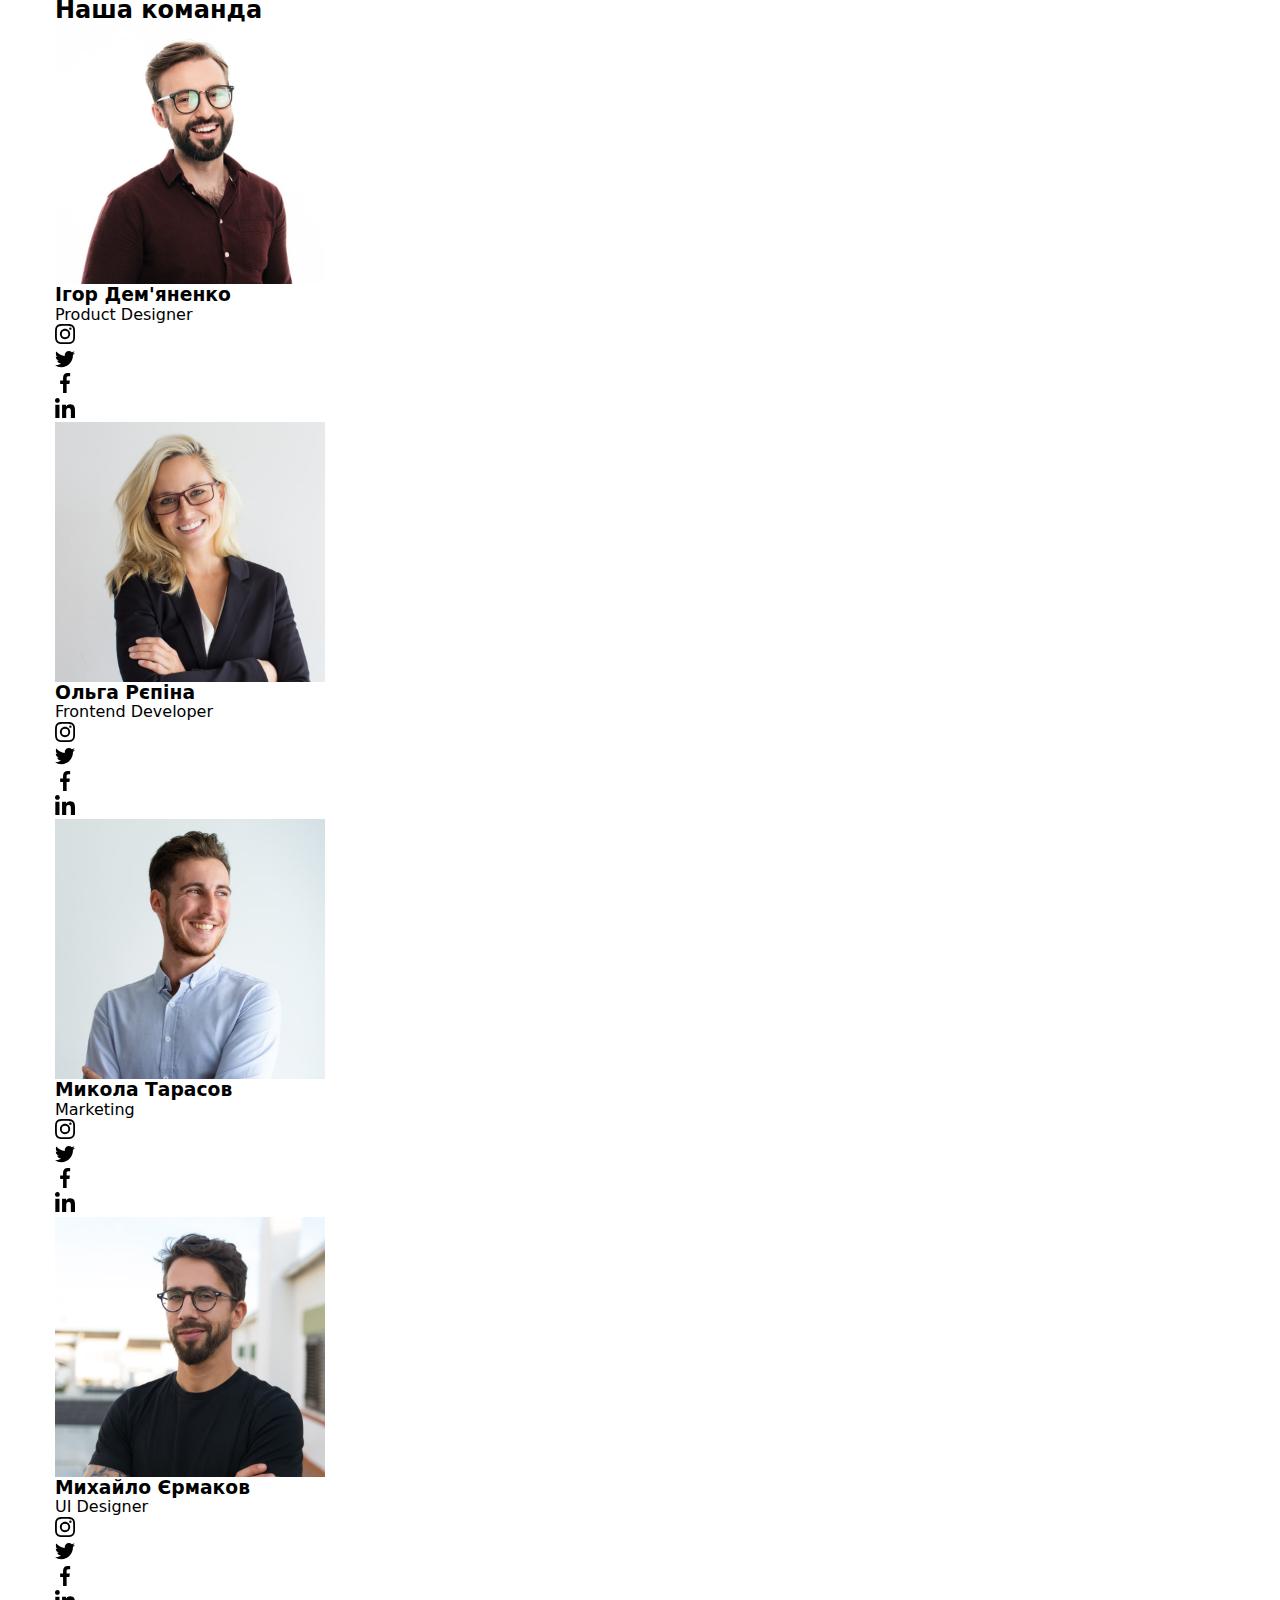
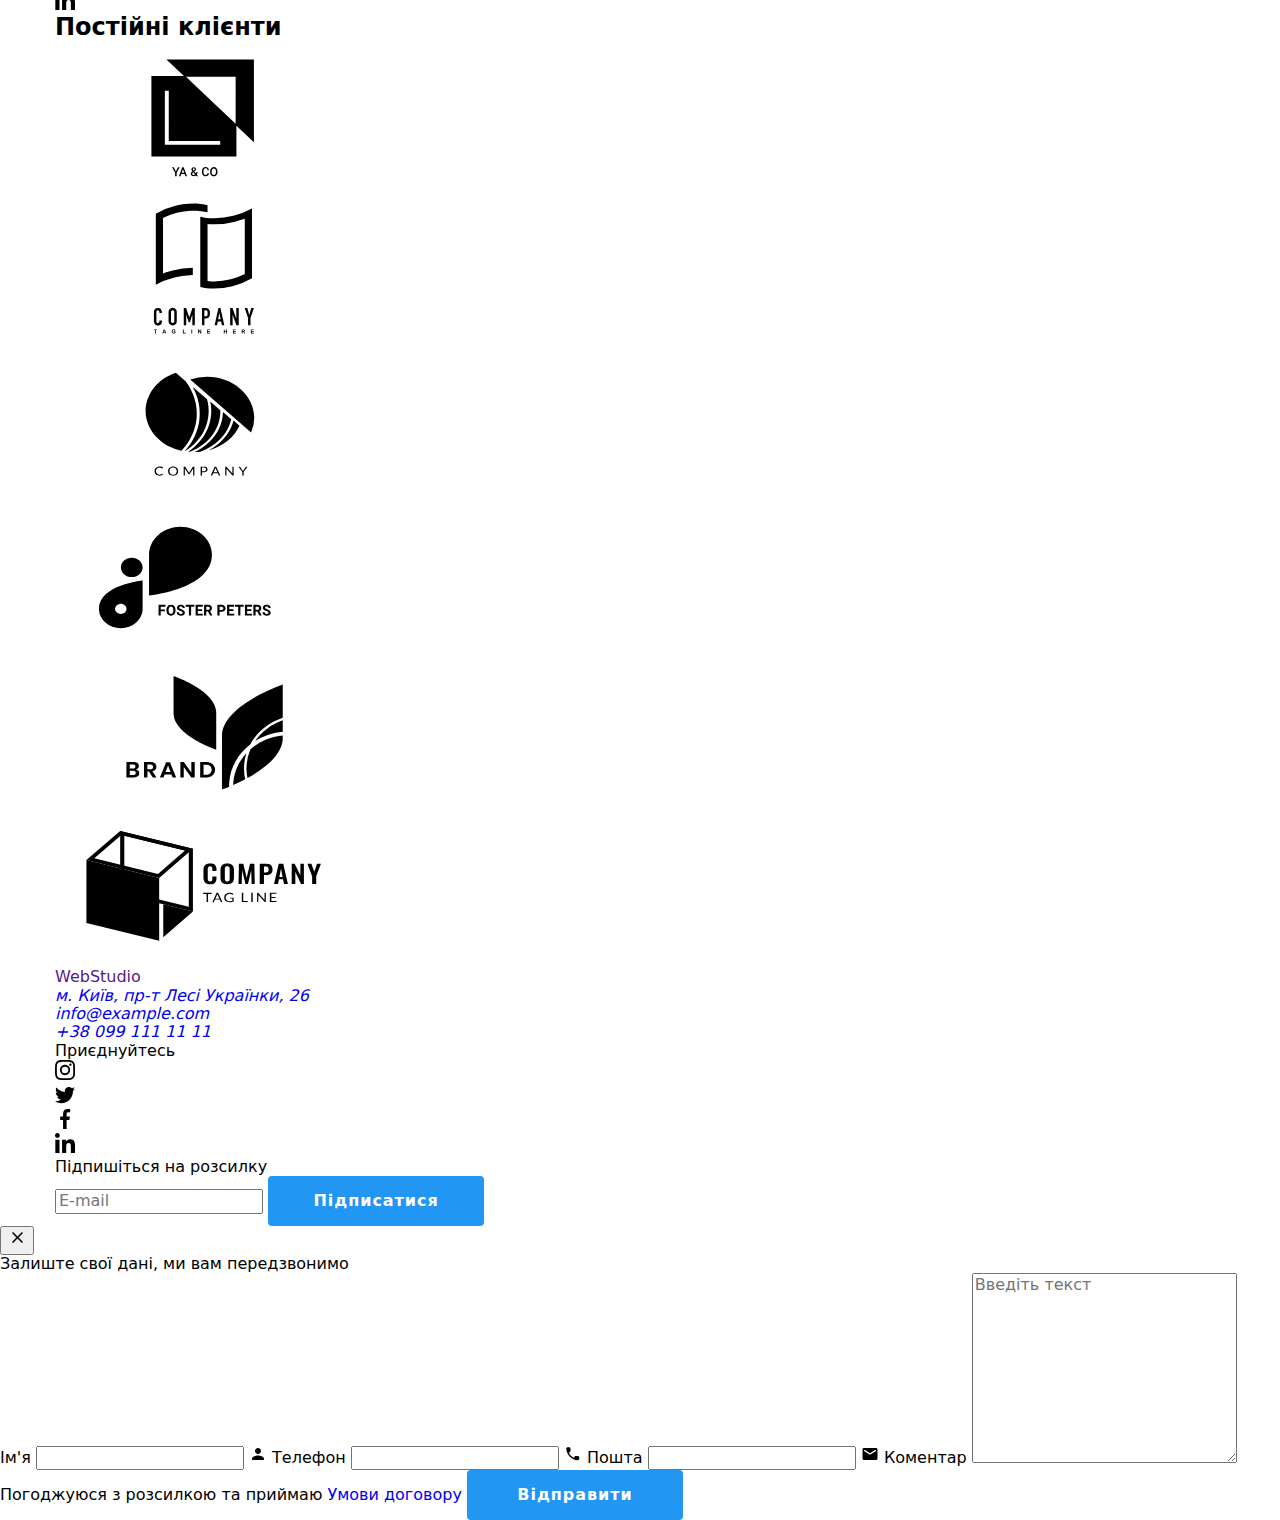
==== commit 28d3f7ce: "HW7-v2-activity" ====
--- a/index.html
+++ b/index.html
@@ -124,31 +124,31 @@
       <!--What we do-->
       <section class="section-activity">
         <div class="container">
-          <h2 class="section-title">Чим ми займаємося</h2>
-          <ul class="activity-list list">
-            <li class="items">
+          <h2 class="section-activity__title">Чим ми займаємося</h2>
+          <ul class="section-activity__list list">
+            <li class="section-activity__item">
               <img
                 src="./images/1.jpg"
                 alt="working desk with computer"
                 width="370"
               />
-              <p class="activity-list-text">Десктопні додатки</p>
-            </li>
-            <li class="items">
+              <p class="section-activity__text">Десктопні додатки</p>
+            </li>
+            <li class="section-activity__item">
               <img
                 src="./images/2.jpg"
                 alt="laptop with smartphones samples"
                 width="370"
               />
-              <p class="activity-list-text">Мобільні додатки</p>
-            </li>
-            <li class="items">
+              <p class="section-activity__text">Мобільні додатки</p>
+            </li>
+            <li class="section-activity__item">
               <img
                 src="./images/3.jpg"
                 alt="planshet with color-scheme"
                 width="370"
               />
-              <p class="activity-list-text">Дизайнерські рішення</p>
+              <p class="section-activity__text">Дизайнерські рішення</p>
             </li>
           </ul>
         </div>
--- a/css/main.min.css
+++ b/css/main.min.css
@@ -1 +1 @@
-.link{text-decoration:none}.list{padding:0;margin:0;list-style:none}.visually-hidden{position:absolute;white-space:nowrap;width:1px;height:1px;overflow:hidden;border:0;padding:0;clip:rect(0 0 0 0);-webkit-clip-path:inset(50%);clip-path:inset(50%);margin:-1px}h1,h2,h3,ul,p{margin:0;padding:0}img{display:block;max-width:100%;height:auto}.container{width:1200px;padding-left:15px;padding-right:15px;margin:0 auto}.page-header{display:-webkit-box;display:-ms-flexbox;display:flex;border-bottom:1px solid #ececec}.page-nav{display:-webkit-box;display:-ms-flexbox;display:flex;-webkit-box-align:center;-ms-flex-align:center;align-items:center}.page-nav__logo{margin-right:93px;padding-top:24px;padding-bottom:24px;color:#2196f3;font-family:Raleway,sans-serif;font-weight:700;font-size:26px;line-height:1.19;letter-spacing:.03em}.page-nav__logo--header{color:#000}.site-nav{display:-webkit-box;display:-ms-flexbox;display:flex;-webkit-box-align:center;-ms-flex-align:center;align-items:center;font-family:Roboto,sans-serif;font-weight:500;line-height:1.14;letter-spacing:.02em;font-size:14px}.site-nav__item{position:relative}.site-nav__item:not(:last-child){margin-right:50px}.site-nav__link{display:block;padding-top:32px;padding-bottom:32px;color:#212121;-webkit-transition:color 250ms cubic-bezier(0.4, 0, 0.2, 1);transition:color 250ms cubic-bezier(0.4, 0, 0.2, 1)}.site-nav__link:hover,.site-nav__link:focus{color:#2196f3}.site-nav__link--current{color:#2196f3}.site-nav__link--current::after{position:absolute;bottom:-1px;left:0;content:"";width:100%;height:4px;background-color:#2196f3;border-radius:2px}.auth-nav{display:-webkit-box;display:-ms-flexbox;display:flex;-webkit-box-align:center;-ms-flex-align:center;align-items:center;margin-left:auto;font-family:Roboto,sans-serif;font-weight:500;line-height:1.14;letter-spacing:.02em;font-size:14px}.auth-nav__item:not(:last-child){margin-right:50px}.auth-nav__link{display:-webkit-box;display:-ms-flexbox;display:flex;-webkit-box-align:center;-ms-flex-align:center;align-items:center;padding-top:32px;padding-bottom:32px;color:#757575;-webkit-transition:color 250ms cubic-bezier(0.4, 0, 0.2, 1);transition:color 250ms cubic-bezier(0.4, 0, 0.2, 1)}.auth-nav__icon{margin-right:10px;fill:currentColor}.auth-nav__link:hover,.auth-nav__link:focus{color:#2196f3}.auth-nav__icon:hover,.auth-nav__icon:focus{fill:#2196f3}.section-hero{max-width:1600px;height:600px;margin-left:auto;margin-right:auto;background-image:-webkit-gradient(linear, left top, right top, from(rgba(47, 48, 58, 0.4)), to(rgba(47, 48, 58, 0.4))),url(../images/background.jpg);background-image:linear-gradient(to right, rgba(47, 48, 58, 0.4), rgba(47, 48, 58, 0.4)),url(../images/background.jpg);background-color:#c4c4c4;background-size:cover;background-repeat:no-repeat;background-position:center;padding-top:200px;padding-bottom:200px;text-align:center}.section-hero__title{margin-bottom:30px;margin-left:auto;margin-right:auto;width:696px;font-weight:900;font-size:44px;line-height:1.36;letter-spacing:.06em;text-transform:uppercase;color:#fff}.button{display:inline-block;min-width:216px;border-radius:4px;padding:10px 32px;text-align:center;margin-right:auto;margin-left:auto;border:none;font-family:inherit;font-weight:700;line-height:1.88;letter-spacing:.06em;color:#fff;background-color:#2196f3;font-size:16px;-webkit-transition:background-color 250ms cubic-bezier(0.4, 0, 0.2, 1);transition:background-color 250ms cubic-bezier(0.4, 0, 0.2, 1);cursor:pointer}.button:hover,.button:focus{background-color:#188ce8}.section-principles{padding-top:94px;padding-bottom:94px}.section-principles__list{display:-webkit-box;display:-ms-flexbox;display:flex;-webkit-box-pack:justify;-ms-flex-pack:justify;justify-content:space-between;padding:0}.section-principles__item{-ms-flex-preferred-size:calc((100% - 90px)/4);flex-basis:calc((100% - 90px)/4)}.section-principles__item:not(:last-child){margin-right:30px}.section-principles__title{margin:0px 0px 10px 0px;font-family:Roboto,sans-serif;font-size:14px;font-weight:700;line-height:1.14;letter-spacing:.03em;text-transform:uppercase;color:#212121}.section-principles__text{margin:0;font-family:Roboto,sans-serif;line-height:1.71;letter-spacing:.03em;color:#757575;font-size:14px}.section-principles__thumb{display:-webkit-box;display:-ms-flexbox;display:flex;-webkit-box-align:center;-ms-flex-align:center;align-items:center;-webkit-box-pack:center;-ms-flex-pack:center;justify-content:center;-ms-flex-preferred-size:calc((100% - 90px)/4);flex-basis:calc((100% - 90px)/4);height:120px;background-color:#f5f4fa;margin-bottom:30px}/*# sourceMappingURL=main.min.css.map */+.link{text-decoration:none}.list{padding:0;margin:0;list-style:none}.visually-hidden{position:absolute;white-space:nowrap;width:1px;height:1px;overflow:hidden;border:0;padding:0;clip:rect(0 0 0 0);-webkit-clip-path:inset(50%);clip-path:inset(50%);margin:-1px}h1,h2,h3,ul,p{margin:0;padding:0}img{display:block;max-width:100%;height:auto}.container{width:1200px;padding-left:15px;padding-right:15px;margin:0 auto}.page-header{display:-webkit-box;display:-ms-flexbox;display:flex;border-bottom:1px solid #ececec}.page-nav{display:-webkit-box;display:-ms-flexbox;display:flex;-webkit-box-align:center;-ms-flex-align:center;align-items:center}.page-nav__logo{margin-right:93px;padding-top:24px;padding-bottom:24px;color:#2196f3;font-family:Raleway,sans-serif;font-weight:700;font-size:26px;line-height:1.19;letter-spacing:.03em}.page-nav__logo--header{color:#000}.site-nav{display:-webkit-box;display:-ms-flexbox;display:flex;-webkit-box-align:center;-ms-flex-align:center;align-items:center;font-family:Roboto,sans-serif;font-weight:500;line-height:1.14;letter-spacing:.02em;font-size:14px}.site-nav__item{position:relative}.site-nav__item:not(:last-child){margin-right:50px}.site-nav__link{display:block;padding-top:32px;padding-bottom:32px;color:#212121;-webkit-transition:color 250ms cubic-bezier(0.4, 0, 0.2, 1);transition:color 250ms cubic-bezier(0.4, 0, 0.2, 1)}.site-nav__link:hover,.site-nav__link:focus{color:#2196f3}.site-nav__link--current{color:#2196f3}.site-nav__link--current::after{position:absolute;bottom:-1px;left:0;content:"";width:100%;height:4px;background-color:#2196f3;border-radius:2px}.auth-nav{display:-webkit-box;display:-ms-flexbox;display:flex;-webkit-box-align:center;-ms-flex-align:center;align-items:center;margin-left:auto;font-family:Roboto,sans-serif;font-weight:500;line-height:1.14;letter-spacing:.02em;font-size:14px}.auth-nav__item:not(:last-child){margin-right:50px}.auth-nav__link{display:-webkit-box;display:-ms-flexbox;display:flex;-webkit-box-align:center;-ms-flex-align:center;align-items:center;padding-top:32px;padding-bottom:32px;color:#757575;-webkit-transition:color 250ms cubic-bezier(0.4, 0, 0.2, 1);transition:color 250ms cubic-bezier(0.4, 0, 0.2, 1)}.auth-nav__icon{margin-right:10px;fill:currentColor}.auth-nav__link:hover,.auth-nav__link:focus{color:#2196f3}.auth-nav__icon:hover,.auth-nav__icon:focus{fill:#2196f3}.section-hero{max-width:1600px;height:600px;margin-left:auto;margin-right:auto;background-image:-webkit-gradient(linear, left top, right top, from(rgba(47, 48, 58, 0.4)), to(rgba(47, 48, 58, 0.4))),url(../images/background.jpg);background-image:linear-gradient(to right, rgba(47, 48, 58, 0.4), rgba(47, 48, 58, 0.4)),url(../images/background.jpg);background-color:#c4c4c4;background-size:cover;background-repeat:no-repeat;background-position:center;padding-top:200px;padding-bottom:200px;text-align:center}.section-hero__title{margin-bottom:30px;margin-left:auto;margin-right:auto;width:696px;font-weight:900;font-size:44px;line-height:1.36;letter-spacing:.06em;text-transform:uppercase;color:#fff}.button{display:inline-block;min-width:216px;border-radius:4px;padding:10px 32px;text-align:center;margin-right:auto;margin-left:auto;border:none;font-family:inherit;font-weight:700;line-height:1.88;letter-spacing:.06em;color:#fff;background-color:#2196f3;font-size:16px;-webkit-transition:background-color 250ms cubic-bezier(0.4, 0, 0.2, 1);transition:background-color 250ms cubic-bezier(0.4, 0, 0.2, 1);cursor:pointer}.button:hover,.button:focus{background-color:#188ce8}.section-principles{padding-top:94px;padding-bottom:94px}.section-principles__list{display:-webkit-box;display:-ms-flexbox;display:flex;-webkit-box-pack:justify;-ms-flex-pack:justify;justify-content:space-between;padding:0}.section-principles__item{-ms-flex-preferred-size:calc((100% - 90px)/4);flex-basis:calc((100% - 90px)/4)}.section-principles__item:not(:last-child){margin-right:30px}.section-principles__title{margin:0px 0px 10px 0px;font-family:Roboto,sans-serif;font-size:14px;font-weight:700;line-height:1.14;letter-spacing:.03em;text-transform:uppercase;color:#212121}.section-principles__text{margin:0;font-family:Roboto,sans-serif;line-height:1.71;letter-spacing:.03em;color:#757575;font-size:14px}.section-principles__thumb{display:-webkit-box;display:-ms-flexbox;display:flex;-webkit-box-align:center;-ms-flex-align:center;align-items:center;-webkit-box-pack:center;-ms-flex-pack:center;justify-content:center;-ms-flex-preferred-size:calc((100% - 90px)/4);flex-basis:calc((100% - 90px)/4);height:120px;background-color:#f5f4fa;margin-bottom:30px}.section-activity{padding-bottom:94px}.section-activity__title{margin-bottom:50px;font-family:Roboto,sans-serif;font-weight:700;font-size:36px;line-height:1.17;text-align:center;letter-spacing:.03em;color:#212121}.section-activity__list{display:-webkit-box;display:-ms-flexbox;display:flex;-webkit-box-pack:justify;-ms-flex-pack:justify;justify-content:space-between}.section-activity__item{position:relative;-ms-flex-preferred-size:calc((100% - 60px)/3);flex-basis:calc((100% - 60px)/3)}.section-activity__item:not(:last-child){margin-right:30px}.section-activity__text{position:absolute;bottom:0;display:-webkit-box;display:-ms-flexbox;display:flex;-webkit-box-align:center;-ms-flex-align:center;align-items:center;-webkit-box-pack:center;-ms-flex-pack:center;justify-content:center;width:100%;height:70px;background-color:rgba(47,48,58,.8);font-family:Roboto,sans-serif;font-weight:700;font-size:14px;line-height:1.14;text-align:center;letter-spacing:.03em;text-transform:uppercase;color:#fff}/*# sourceMappingURL=main.min.css.map */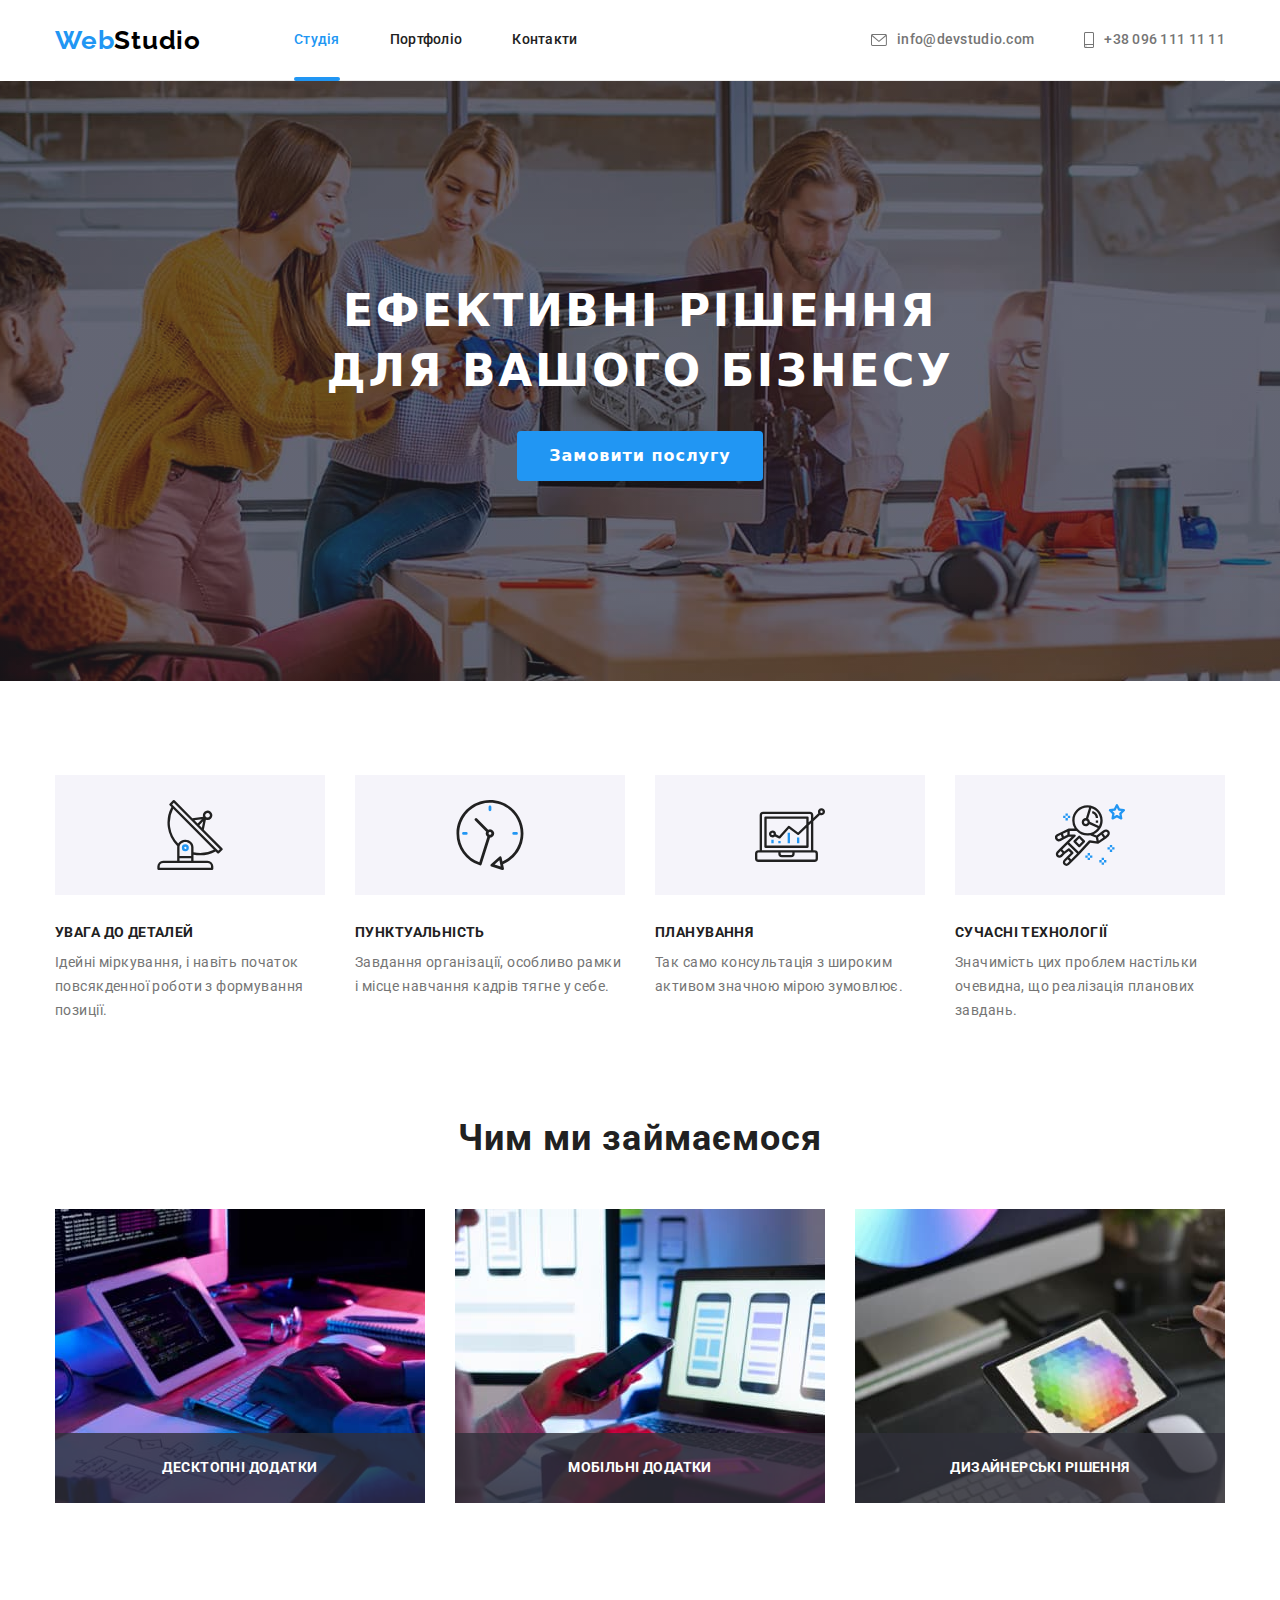
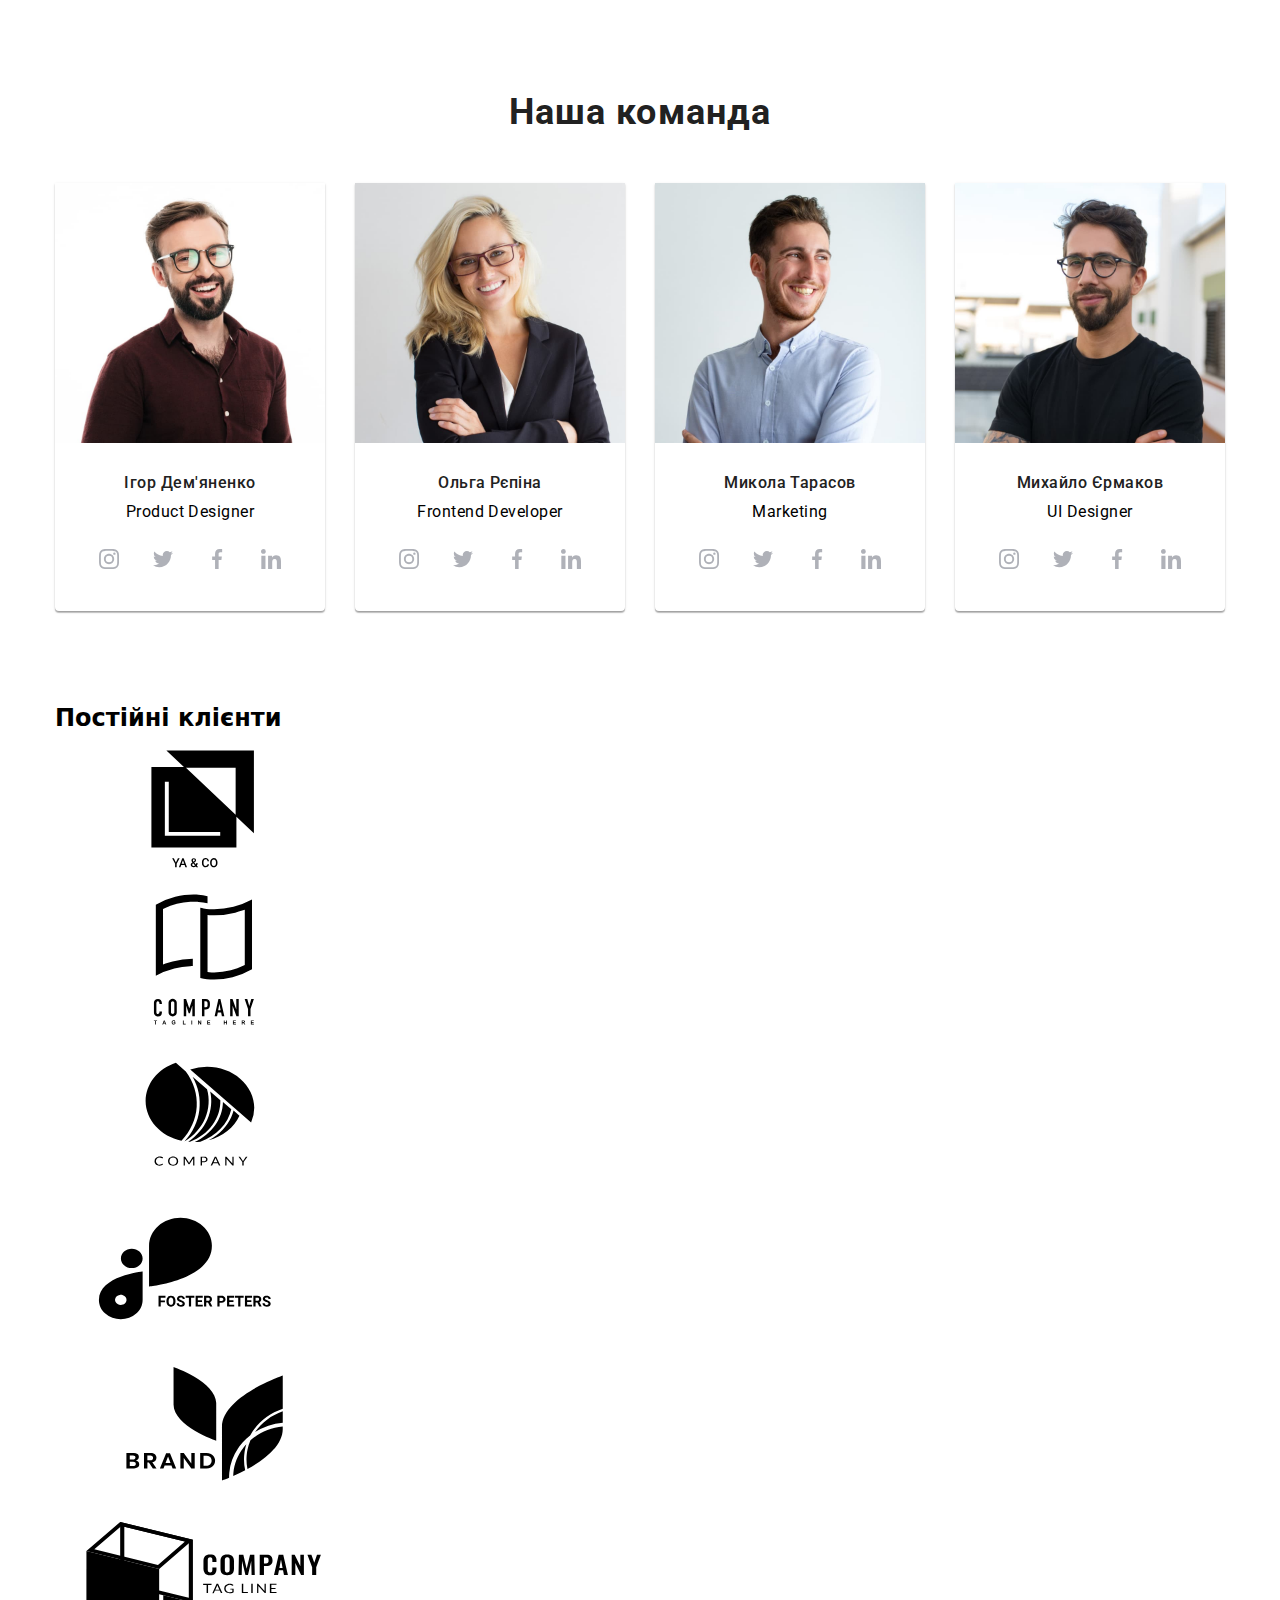
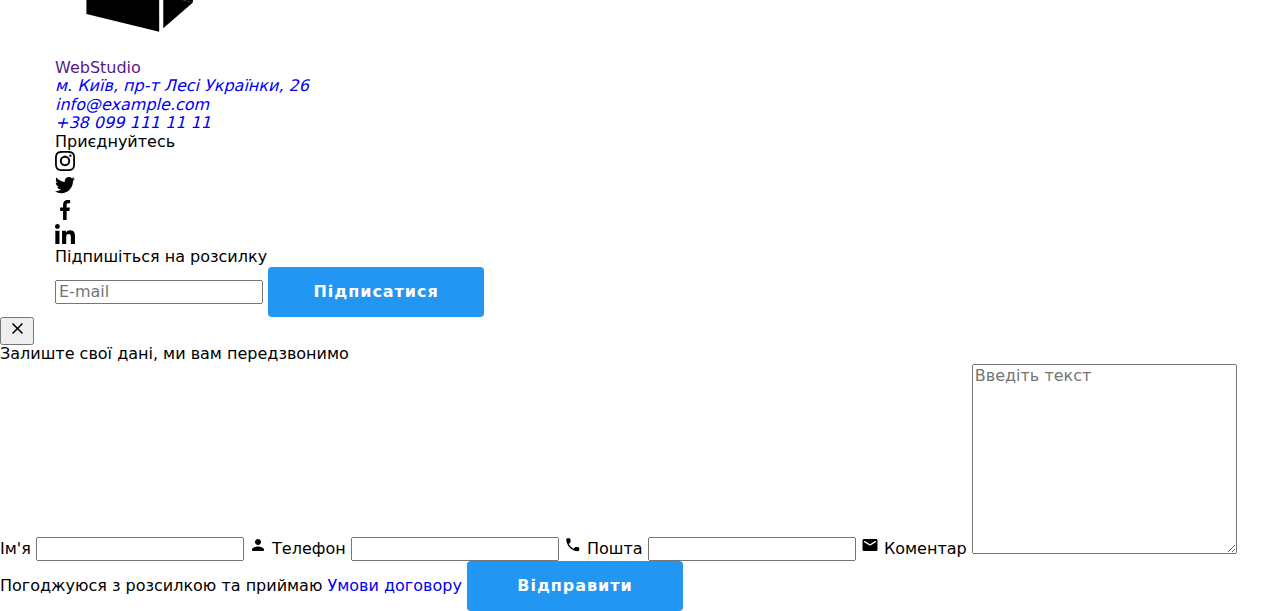
==== commit 8828d9a3: "HW7-v2-comand" ====
--- a/index.html
+++ b/index.html
@@ -156,43 +156,43 @@
       <!--Our comand-->
       <section class="section-comand">
         <div class="container">
-          <h2 class="section-title">Наша команда</h2>
-          <ul class="comand list">
-            <li class="comand-item">
+          <h2 class="section-comand__title">Наша команда</h2>
+          <ul class="section-comand__list list">
+            <li class="section-comand__item">
               <img
                 src="./images/id.jpg"
                 alt="Игорь Демьяненко"
                 width="270"
                 height="260"
               />
-              <div class="designers">
-                <h3 class="section-comand-list">Ігор Дем'яненко</h3>
-                <p class="comand-position" lang="en">Product Designer</p>
-                <ul class="pictograms list">
-                  <li class="pictogram-item">
-                    <a class="pict-link" href="">
-                      <svg class="pict" width="20px" height="20px">
+              <div class="section-comand__designers">
+                <h3 class="section-comand__name">Ігор Дем'яненко</h3>
+                <p class="section-comand__position" lang="en">Product Designer</p>
+                <ul class="section-comand__socials-list list">
+                  <li class="section-comand__socials-item">
+                    <a class="section-comand__socials-link" href="">
+                      <svg class="section-comand__socials-pictogram" width="20px" height="20px">
                         <use href="./images/icons.svg#icon-instagram"></use>
                       </svg>
                     </a>
                   </li>
-                  <li class="pictogram-item">
-                    <a class="pict-link" href="">
-                      <svg class="pict" width="20px" height="20px">
+                  <li class="section-comand__socials-item">
+                    <a class="section-comand__socials-link" href="">
+                      <svg class="section-comand__socials-pictogram" width="20px" height="20px">
                         <use href="./images/icons.svg#icon-twitter"></use>
                       </svg>
                     </a>
                   </li>
-                  <li class="pictogram-item">
-                    <a class="pict-link" href="">
-                      <svg class="pict" width="20px" height="20px">
+                  <li class="section-comand__socials-item">
+                    <a class="section-comand__socials-link" href="">
+                      <svg class="section-comand__socials-pictogram" width="20px" height="20px">
                         <use href="./images/icons.svg#icon-facebook"></use>
                       </svg>
                     </a>
                   </li>
-                  <li class="pictogram-item">
-                    <a class="pict-link" href="">
-                      <svg class="pict" width="20px" height="20px">
+                  <li class="section-comand__socials-item">
+                    <a class="section-comand__socials-link" href="">
+                      <svg class="section-comand__socials-pictogram" width="20px" height="20px">
                         <use href="./images/icons.svg#icon-linkedin"></use>
                       </svg>
                     </a>
@@ -200,41 +200,41 @@
                 </ul>
               </div>
             </li>
-            <li class="comand-item">
+            <li class="section-comand__item">
               <img
                 src="./images/or.jpg"
                 alt="Ольга Репина"
                 width="270"
                 height="260"
               />
-              <div class="designers">
-                <h3 class="section-comand-list">Ольга Рєпіна</h3>
-                <p class="comand-position" lang="en">Frontend Developer</p>
-                <ul class="pictograms list">
-                  <li class="pictogram-item">
-                    <a class="pict-link" href="">
-                      <svg class="pict" width="20px" height="20px">
+              <div class="section-comand__designers">
+                <h3 class="section-comand__name">Ольга Рєпіна</h3>
+                <p class="section-comand__position" lang="en">Frontend Developer</p>
+                <ul class="section-comand__socials-list list">
+                  <li class="section-comand__socials-item">
+                    <a class="section-comand__socials-link" href="">
+                      <svg class="section-comand__socials-pictogram" width="20px" height="20px">
                         <use href="./images/icons.svg#icon-instagram"></use>
                       </svg>
                     </a>
                   </li>
-                  <li class="pictogram-item">
-                    <a class="pict-link" href="">
-                      <svg class="pict" width="20px" height="20px">
+                  <li class="section-comand__socials-item">
+                    <a class="section-comand__socials-link" href="">
+                      <svg class="section-comand__socials-pictogram" width="20px" height="20px">
                         <use href="./images/icons.svg#icon-twitter"></use>
                       </svg>
                     </a>
                   </li>
-                  <li class="pictogram-item">
-                    <a class="pict-link" href="">
-                      <svg class="pict" width="20px" height="20px">
+                  <li class="section-comand__socials-item">
+                    <a class="section-comand__socials-link" href="">
+                      <svg class="section-comand__socials-pictogram" width="20px" height="20px">
                         <use href="./images/icons.svg#icon-facebook"></use>
                       </svg>
                     </a>
                   </li>
-                  <li class="pictogram-item">
-                    <a class="pict-link" href="">
-                      <svg class="pict" width="20px" height="20px">
+                  <li class="section-comand__socials-item">
+                    <a class="section-comand__socials-link" href="">
+                      <svg class="section-comand__socials-pictogram" width="20px" height="20px">
                         <use href="./images/icons.svg#icon-linkedin"></use>
                       </svg>
                     </a>
@@ -242,42 +242,42 @@
                 </ul>
               </div>
             </li>
-            <li class="comand-item">
+            <li class="section-comand__item">
               <img
                 src="./images/nt.jpg"
                 alt="Николай Тарасов"
                 width="270"
                 height="260"
               />
-              <div class="designers">
-                <h3 class="section-comand-list">Микола Тарасов</h3>
-                <p class="comand-position" lang="en">Marketing</p>
+              <div class="section-comand__designers">
+                <h3 class="section-comand__name">Микола Тарасов</h3>
+                <p class="section-comand__position" lang="en">Marketing</p>
 
-                <ul class="pictograms list">
-                  <li class="pictogram-item">
-                    <a class="pict-link" href="">
-                      <svg class="pict" width="20px" height="20px">
+                <ul class="section-comand__socials-list list">
+                  <li class="section-comand__socials-item">
+                    <a class="section-comand__socials-link" href="">
+                      <svg class="section-comand__socials-pictogram" width="20px" height="20px">
                         <use href="./images/icons.svg#icon-instagram"></use>
                       </svg>
                     </a>
                   </li>
-                  <li class="pictogram-item">
-                    <a class="pict-link" href="">
-                      <svg class="pict" width="20px" height="20px">
+                  <li class="section-comand__socials-item">
+                    <a class="section-comand__socials-link" href="">
+                      <svg class="section-comand__socials-pictogram" width="20px" height="20px">
                         <use href="./images/icons.svg#icon-twitter"></use>
                       </svg>
                     </a>
                   </li>
-                  <li class="pictogram-item">
-                    <a class="pict-link" href="">
-                      <svg class="pict" width="20px" height="20px">
+                  <li class="section-comand__socials-item">
+                    <a class="section-comand__socials-link" href="">
+                      <svg class="section-comand__socials-pictogram" width="20px" height="20px">
                         <use href="./images/icons.svg#icon-facebook"></use>
                       </svg>
                     </a>
                   </li>
-                  <li class="pictogram-item">
-                    <a class="pict-link" href="">
-                      <svg class="pict" width="20px" height="20px">
+                  <li class="section-comand__socials-item">
+                    <a class="section-comand__socials-link" href="">
+                      <svg class="section-comand__socials-pictogram" width="20px" height="20px">
                         <use href="./images/icons.svg#icon-linkedin"></use>
                       </svg>
                     </a>
@@ -285,41 +285,41 @@
                 </ul>
               </div>
             </li>
-            <li class="comand-item">
+            <li class="section-comand__item">
               <img
                 src="./images/me.jpg"
                 alt="Михаил Ермаков"
                 width="270"
                 height="260"
               />
-              <div class="designers">
-                <h3 class="section-comand-list">Михайло Єрмаков</h3>
-                <p class="comand-position" lang="en">UI Designer</p>
-                <ul class="pictograms list">
-                  <li class="pictogram-item">
-                    <a class="pict-link" href="">
-                      <svg class="pict" width="20px" height="20px">
+              <div class="section-comand__designers">
+                <h3 class="section-comand__name">Михайло Єрмаков</h3>
+                <p class="section-comand__position" lang="en">UI Designer</p>
+                <ul class="section-comand__socials-list list">
+                  <li class="section-comand__socials-item">
+                    <a class="section-comand__socials-link" href="">
+                      <svg class="section-comand__socials-pictogram" width="20px" height="20px">
                         <use href="./images/icons.svg#icon-instagram"></use>
                       </svg>
                     </a>
                   </li>
-                  <li class="pictogram-item">
-                    <a class="pict-link" href="">
-                      <svg class="pict" width="20px" height="20px">
+                  <li class="section-comand__socials-item">
+                    <a class="section-comand__socials-link" href="">
+                      <svg class="section-comand__socials-pictogram" width="20px" height="20px">
                         <use href="./images/icons.svg#icon-twitter"></use>
                       </svg>
                     </a>
                   </li>
-                  <li class="pictogram-item">
-                    <a class="pict-link" href="">
-                      <svg class="pict" width="20px" height="20px">
+                  <li class="section-comand__socials-item">
+                    <a class="section-comand__socials-link" href="">
+                      <svg class="section-comand__socials-pictogram" width="20px" height="20px">
                         <use href="./images/icons.svg#icon-facebook"></use>
                       </svg>
                     </a>
                   </li>
-                  <li class="pictogram-item">
-                    <a class="pict-link" href="">
-                      <svg class="pict" width="20px" height="20px">
+                  <li class="section-comand__socials-item">
+                    <a class="section-comand__socials-link" href="">
+                      <svg class="section-comand__socials-pictogram" width="20px" height="20px">
                         <use href="./images/icons.svg#icon-linkedin"></use>
                       </svg>
                     </a>
--- a/css/main.min.css
+++ b/css/main.min.css
@@ -1 +1 @@
-.link{text-decoration:none}.list{padding:0;margin:0;list-style:none}.visually-hidden{position:absolute;white-space:nowrap;width:1px;height:1px;overflow:hidden;border:0;padding:0;clip:rect(0 0 0 0);-webkit-clip-path:inset(50%);clip-path:inset(50%);margin:-1px}h1,h2,h3,ul,p{margin:0;padding:0}img{display:block;max-width:100%;height:auto}.container{width:1200px;padding-left:15px;padding-right:15px;margin:0 auto}.page-header{display:-webkit-box;display:-ms-flexbox;display:flex;border-bottom:1px solid #ececec}.page-nav{display:-webkit-box;display:-ms-flexbox;display:flex;-webkit-box-align:center;-ms-flex-align:center;align-items:center}.page-nav__logo{margin-right:93px;padding-top:24px;padding-bottom:24px;color:#2196f3;font-family:Raleway,sans-serif;font-weight:700;font-size:26px;line-height:1.19;letter-spacing:.03em}.page-nav__logo--header{color:#000}.site-nav{display:-webkit-box;display:-ms-flexbox;display:flex;-webkit-box-align:center;-ms-flex-align:center;align-items:center;font-family:Roboto,sans-serif;font-weight:500;line-height:1.14;letter-spacing:.02em;font-size:14px}.site-nav__item{position:relative}.site-nav__item:not(:last-child){margin-right:50px}.site-nav__link{display:block;padding-top:32px;padding-bottom:32px;color:#212121;-webkit-transition:color 250ms cubic-bezier(0.4, 0, 0.2, 1);transition:color 250ms cubic-bezier(0.4, 0, 0.2, 1)}.site-nav__link:hover,.site-nav__link:focus{color:#2196f3}.site-nav__link--current{color:#2196f3}.site-nav__link--current::after{position:absolute;bottom:-1px;left:0;content:"";width:100%;height:4px;background-color:#2196f3;border-radius:2px}.auth-nav{display:-webkit-box;display:-ms-flexbox;display:flex;-webkit-box-align:center;-ms-flex-align:center;align-items:center;margin-left:auto;font-family:Roboto,sans-serif;font-weight:500;line-height:1.14;letter-spacing:.02em;font-size:14px}.auth-nav__item:not(:last-child){margin-right:50px}.auth-nav__link{display:-webkit-box;display:-ms-flexbox;display:flex;-webkit-box-align:center;-ms-flex-align:center;align-items:center;padding-top:32px;padding-bottom:32px;color:#757575;-webkit-transition:color 250ms cubic-bezier(0.4, 0, 0.2, 1);transition:color 250ms cubic-bezier(0.4, 0, 0.2, 1)}.auth-nav__icon{margin-right:10px;fill:currentColor}.auth-nav__link:hover,.auth-nav__link:focus{color:#2196f3}.auth-nav__icon:hover,.auth-nav__icon:focus{fill:#2196f3}.section-hero{max-width:1600px;height:600px;margin-left:auto;margin-right:auto;background-image:-webkit-gradient(linear, left top, right top, from(rgba(47, 48, 58, 0.4)), to(rgba(47, 48, 58, 0.4))),url(../images/background.jpg);background-image:linear-gradient(to right, rgba(47, 48, 58, 0.4), rgba(47, 48, 58, 0.4)),url(../images/background.jpg);background-color:#c4c4c4;background-size:cover;background-repeat:no-repeat;background-position:center;padding-top:200px;padding-bottom:200px;text-align:center}.section-hero__title{margin-bottom:30px;margin-left:auto;margin-right:auto;width:696px;font-weight:900;font-size:44px;line-height:1.36;letter-spacing:.06em;text-transform:uppercase;color:#fff}.button{display:inline-block;min-width:216px;border-radius:4px;padding:10px 32px;text-align:center;margin-right:auto;margin-left:auto;border:none;font-family:inherit;font-weight:700;line-height:1.88;letter-spacing:.06em;color:#fff;background-color:#2196f3;font-size:16px;-webkit-transition:background-color 250ms cubic-bezier(0.4, 0, 0.2, 1);transition:background-color 250ms cubic-bezier(0.4, 0, 0.2, 1);cursor:pointer}.button:hover,.button:focus{background-color:#188ce8}.section-principles{padding-top:94px;padding-bottom:94px}.section-principles__list{display:-webkit-box;display:-ms-flexbox;display:flex;-webkit-box-pack:justify;-ms-flex-pack:justify;justify-content:space-between;padding:0}.section-principles__item{-ms-flex-preferred-size:calc((100% - 90px)/4);flex-basis:calc((100% - 90px)/4)}.section-principles__item:not(:last-child){margin-right:30px}.section-principles__title{margin:0px 0px 10px 0px;font-family:Roboto,sans-serif;font-size:14px;font-weight:700;line-height:1.14;letter-spacing:.03em;text-transform:uppercase;color:#212121}.section-principles__text{margin:0;font-family:Roboto,sans-serif;line-height:1.71;letter-spacing:.03em;color:#757575;font-size:14px}.section-principles__thumb{display:-webkit-box;display:-ms-flexbox;display:flex;-webkit-box-align:center;-ms-flex-align:center;align-items:center;-webkit-box-pack:center;-ms-flex-pack:center;justify-content:center;-ms-flex-preferred-size:calc((100% - 90px)/4);flex-basis:calc((100% - 90px)/4);height:120px;background-color:#f5f4fa;margin-bottom:30px}.section-activity{padding-bottom:94px}.section-activity__title{margin-bottom:50px;font-family:Roboto,sans-serif;font-weight:700;font-size:36px;line-height:1.17;text-align:center;letter-spacing:.03em;color:#212121}.section-activity__list{display:-webkit-box;display:-ms-flexbox;display:flex;-webkit-box-pack:justify;-ms-flex-pack:justify;justify-content:space-between}.section-activity__item{position:relative;-ms-flex-preferred-size:calc((100% - 60px)/3);flex-basis:calc((100% - 60px)/3)}.section-activity__item:not(:last-child){margin-right:30px}.section-activity__text{position:absolute;bottom:0;display:-webkit-box;display:-ms-flexbox;display:flex;-webkit-box-align:center;-ms-flex-align:center;align-items:center;-webkit-box-pack:center;-ms-flex-pack:center;justify-content:center;width:100%;height:70px;background-color:rgba(47,48,58,.8);font-family:Roboto,sans-serif;font-weight:700;font-size:14px;line-height:1.14;text-align:center;letter-spacing:.03em;text-transform:uppercase;color:#fff}/*# sourceMappingURL=main.min.css.map */+.link{text-decoration:none}.list{padding:0;margin:0;list-style:none}.visually-hidden{position:absolute;white-space:nowrap;width:1px;height:1px;overflow:hidden;border:0;padding:0;clip:rect(0 0 0 0);-webkit-clip-path:inset(50%);clip-path:inset(50%);margin:-1px}h1,h2,h3,ul,p{margin:0;padding:0}img{display:block;max-width:100%;height:auto}.container{width:1200px;padding-left:15px;padding-right:15px;margin:0 auto}.page-header{display:-webkit-box;display:-ms-flexbox;display:flex;border-bottom:1px solid #ececec}.page-nav{display:-webkit-box;display:-ms-flexbox;display:flex;-webkit-box-align:center;-ms-flex-align:center;align-items:center}.page-nav__logo{margin-right:93px;padding-top:24px;padding-bottom:24px;color:#2196f3;font-family:Raleway,sans-serif;font-weight:700;font-size:26px;line-height:1.19;letter-spacing:.03em}.page-nav__logo--header{color:#000}.site-nav{display:-webkit-box;display:-ms-flexbox;display:flex;-webkit-box-align:center;-ms-flex-align:center;align-items:center;font-family:Roboto,sans-serif;font-weight:500;line-height:1.14;letter-spacing:.02em;font-size:14px}.site-nav__item{position:relative}.site-nav__item:not(:last-child){margin-right:50px}.site-nav__link{display:block;padding-top:32px;padding-bottom:32px;color:#212121;-webkit-transition:color 250ms cubic-bezier(0.4, 0, 0.2, 1);transition:color 250ms cubic-bezier(0.4, 0, 0.2, 1)}.site-nav__link:hover,.site-nav__link:focus{color:#2196f3}.site-nav__link--current{color:#2196f3}.site-nav__link--current::after{position:absolute;bottom:-1px;left:0;content:"";width:100%;height:4px;background-color:#2196f3;border-radius:2px}.auth-nav{display:-webkit-box;display:-ms-flexbox;display:flex;-webkit-box-align:center;-ms-flex-align:center;align-items:center;margin-left:auto;font-family:Roboto,sans-serif;font-weight:500;line-height:1.14;letter-spacing:.02em;font-size:14px}.auth-nav__item:not(:last-child){margin-right:50px}.auth-nav__link{display:-webkit-box;display:-ms-flexbox;display:flex;-webkit-box-align:center;-ms-flex-align:center;align-items:center;padding-top:32px;padding-bottom:32px;color:#757575;-webkit-transition:color 250ms cubic-bezier(0.4, 0, 0.2, 1);transition:color 250ms cubic-bezier(0.4, 0, 0.2, 1)}.auth-nav__icon{margin-right:10px;fill:currentColor}.auth-nav__link:hover,.auth-nav__link:focus{color:#2196f3}.auth-nav__icon:hover,.auth-nav__icon:focus{fill:#2196f3}.section-hero{max-width:1600px;height:600px;margin-left:auto;margin-right:auto;background-image:-webkit-gradient(linear, left top, right top, from(rgba(47, 48, 58, 0.4)), to(rgba(47, 48, 58, 0.4))),url(../images/background.jpg);background-image:linear-gradient(to right, rgba(47, 48, 58, 0.4), rgba(47, 48, 58, 0.4)),url(../images/background.jpg);background-color:#c4c4c4;background-size:cover;background-repeat:no-repeat;background-position:center;padding-top:200px;padding-bottom:200px;text-align:center}.section-hero__title{margin-bottom:30px;margin-left:auto;margin-right:auto;width:696px;font-weight:900;font-size:44px;line-height:1.36;letter-spacing:.06em;text-transform:uppercase;color:#fff}.button{display:inline-block;min-width:216px;border-radius:4px;padding:10px 32px;text-align:center;margin-right:auto;margin-left:auto;border:none;font-family:inherit;font-weight:700;line-height:1.88;letter-spacing:.06em;color:#fff;background-color:#2196f3;font-size:16px;-webkit-transition:background-color 250ms cubic-bezier(0.4, 0, 0.2, 1);transition:background-color 250ms cubic-bezier(0.4, 0, 0.2, 1);cursor:pointer}.button:hover,.button:focus{background-color:#188ce8}.section-principles{padding-top:94px;padding-bottom:94px}.section-principles__list{display:-webkit-box;display:-ms-flexbox;display:flex;-webkit-box-pack:justify;-ms-flex-pack:justify;justify-content:space-between;padding:0}.section-principles__item{-ms-flex-preferred-size:calc((100% - 90px)/4);flex-basis:calc((100% - 90px)/4)}.section-principles__item:not(:last-child){margin-right:30px}.section-principles__title{margin:0px 0px 10px 0px;font-family:Roboto,sans-serif;font-size:14px;font-weight:700;line-height:1.14;letter-spacing:.03em;text-transform:uppercase;color:#212121}.section-principles__text{margin:0;font-family:Roboto,sans-serif;line-height:1.71;letter-spacing:.03em;color:#757575;font-size:14px}.section-principles__thumb{display:-webkit-box;display:-ms-flexbox;display:flex;-webkit-box-align:center;-ms-flex-align:center;align-items:center;-webkit-box-pack:center;-ms-flex-pack:center;justify-content:center;-ms-flex-preferred-size:calc((100% - 90px)/4);flex-basis:calc((100% - 90px)/4);height:120px;background-color:#f5f4fa;margin-bottom:30px}.section-activity{padding-bottom:94px}.section-activity__title{margin-bottom:50px;font-family:Roboto,sans-serif;font-weight:700;font-size:36px;line-height:1.17;text-align:center;letter-spacing:.03em;color:#212121}.section-activity__list{display:-webkit-box;display:-ms-flexbox;display:flex;-webkit-box-pack:justify;-ms-flex-pack:justify;justify-content:space-between}.section-activity__item{position:relative;-ms-flex-preferred-size:calc((100% - 60px)/3);flex-basis:calc((100% - 60px)/3)}.section-activity__item:not(:last-child){margin-right:30px}.section-activity__text{position:absolute;bottom:0;display:-webkit-box;display:-ms-flexbox;display:flex;-webkit-box-align:center;-ms-flex-align:center;align-items:center;-webkit-box-pack:center;-ms-flex-pack:center;justify-content:center;width:100%;height:70px;background-color:rgba(47,48,58,.8);font-family:Roboto,sans-serif;font-weight:700;font-size:14px;line-height:1.14;text-align:center;letter-spacing:.03em;text-transform:uppercase;color:#fff}.section-comand{padding:94px 0;background-color:var(--back-ground-color-third)}.section-comand__title{margin-bottom:50px;font-family:Roboto,sans-serif;font-weight:700;font-size:36px;line-height:1.17;text-align:center;letter-spacing:.03em;color:#212121}.section-comand__list{display:-webkit-box;display:-ms-flexbox;display:flex;text-align:center}.section-comand__item{-ms-flex-preferred-size:calc((100% - 90px)/4);flex-basis:calc((100% - 90px)/4);background-color:#fff;-webkit-box-shadow:0px 1px 3px rgba(0,0,0,.12),0px 1px 1px rgba(0,0,0,.14),0px 2px 1px rgba(0,0,0,.2);box-shadow:0px 1px 3px rgba(0,0,0,.12),0px 1px 1px rgba(0,0,0,.14),0px 2px 1px rgba(0,0,0,.2);border-radius:0px 0px 4px 4px}.section-comand__item:not(:last-child){margin-right:30px}.section-comand__designers{padding:30px 32px}.section-comand__name{margin-bottom:10px;font-family:Roboto,sans-serif;font-weight:500;line-height:1.19;letter-spacing:.03em;color:#212121;font-size:16px}.section-comand__position{font-family:Roboto,sans-serif;line-height:1.19;letter-spacing:.03em;font-size:16px;margin-bottom:16px}.section-comand__socials-list{display:-webkit-box;display:-ms-flexbox;display:flex;-webkit-box-align:center;-ms-flex-align:center;align-items:center;-webkit-box-pack:center;-ms-flex-pack:center;justify-content:center;text-align:center;width:206px}.section-comand__socials-item{display:-webkit-box;display:-ms-flexbox;display:flex;-ms-flex-preferred-size:calc((100% - 30px)/4);flex-basis:calc((100% - 30px)/4);height:44px;-webkit-box-align:center;-ms-flex-align:center;align-items:center;-webkit-box-pack:center;-ms-flex-pack:center;justify-content:center}.section-comand__socials-item:not(:last-child){margin-right:10px}.section-comand__socials-link{display:-webkit-box;display:-ms-flexbox;display:flex;-webkit-box-align:center;-ms-flex-align:center;align-items:center;-webkit-box-pack:center;-ms-flex-pack:center;justify-content:center;color:#afb1b8;border-radius:50%;width:44px;height:44px;-webkit-transition:color 250ms cubic-bezier(0.4, 0, 0.2, 1),background-color 250ms cubic-bezier(0.4, 0, 0.2, 1);transition:color 250ms cubic-bezier(0.4, 0, 0.2, 1),background-color 250ms cubic-bezier(0.4, 0, 0.2, 1)}.section-comand__socials-link:hover,.section-comand__socials-link:focus{background-color:#2196f3;color:#fff}.section-comand__socials-pictogram{fill:currentColor}/*# sourceMappingURL=main.min.css.map */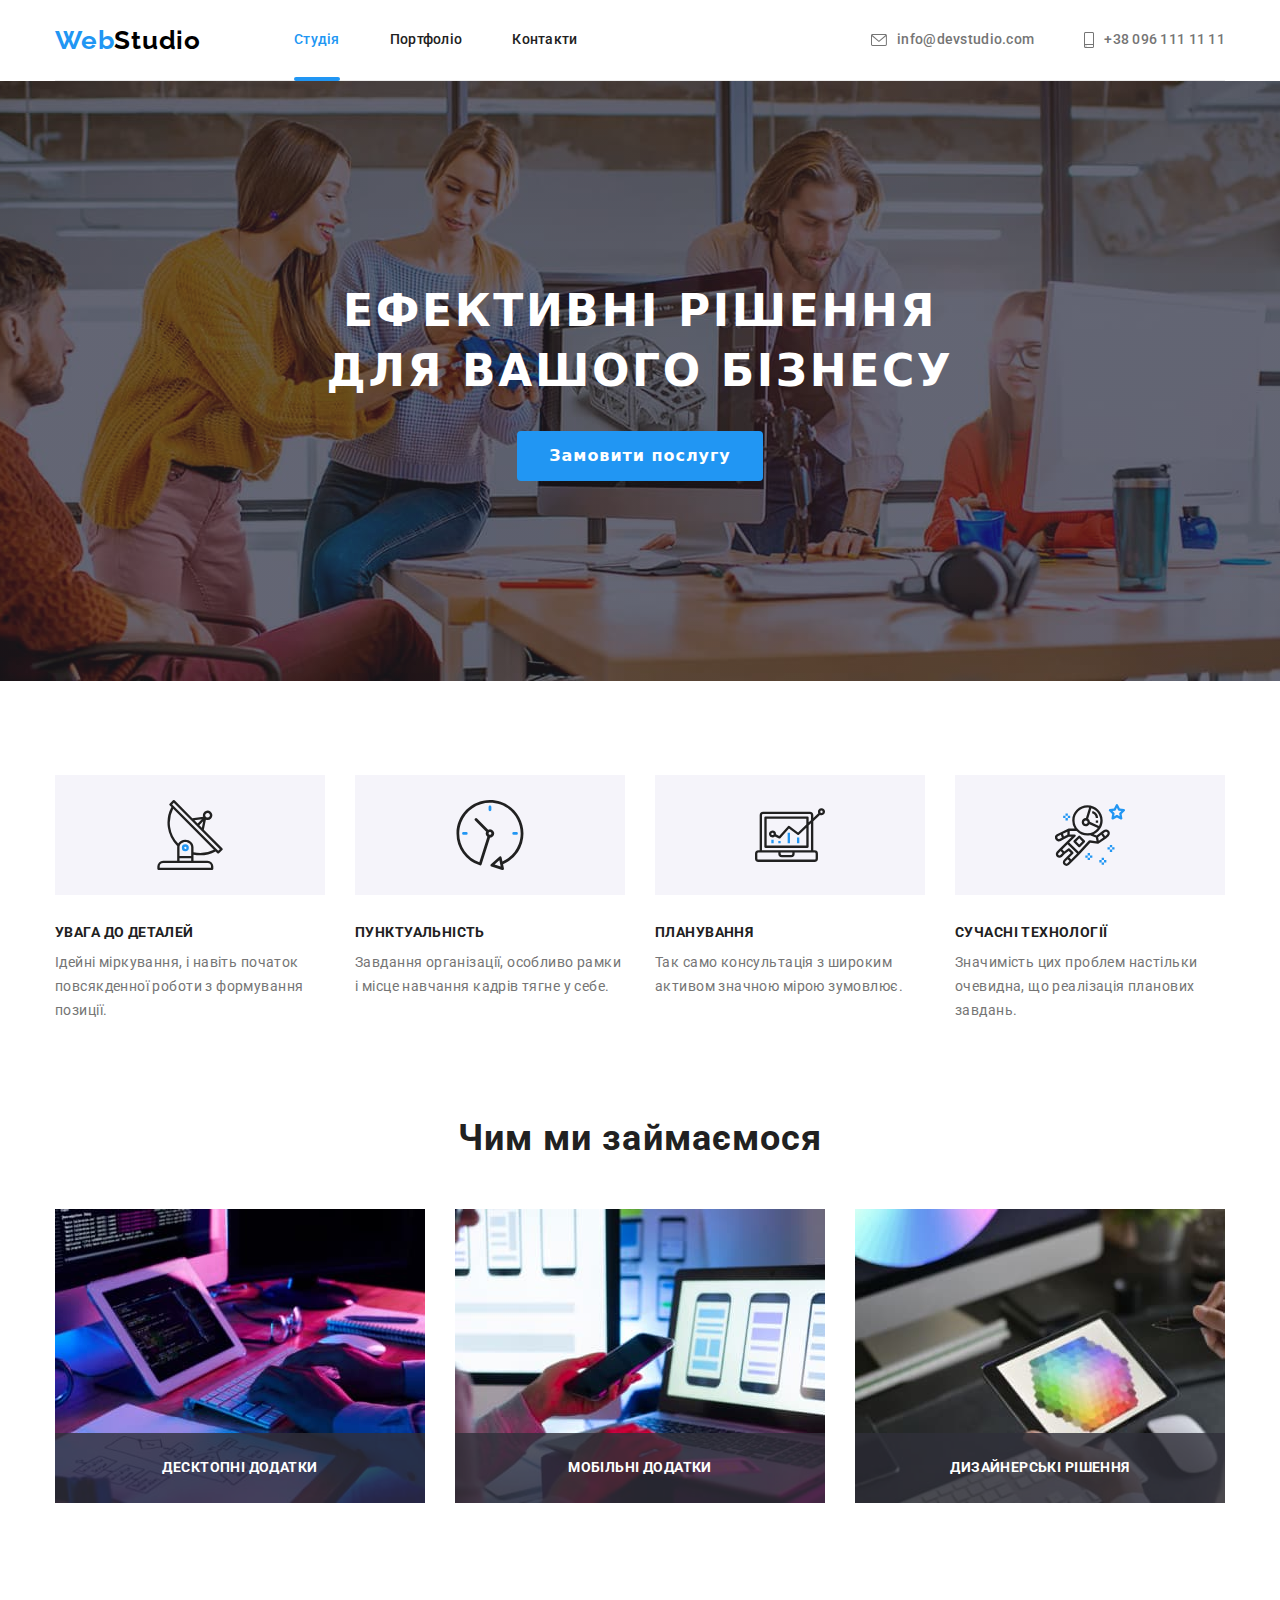
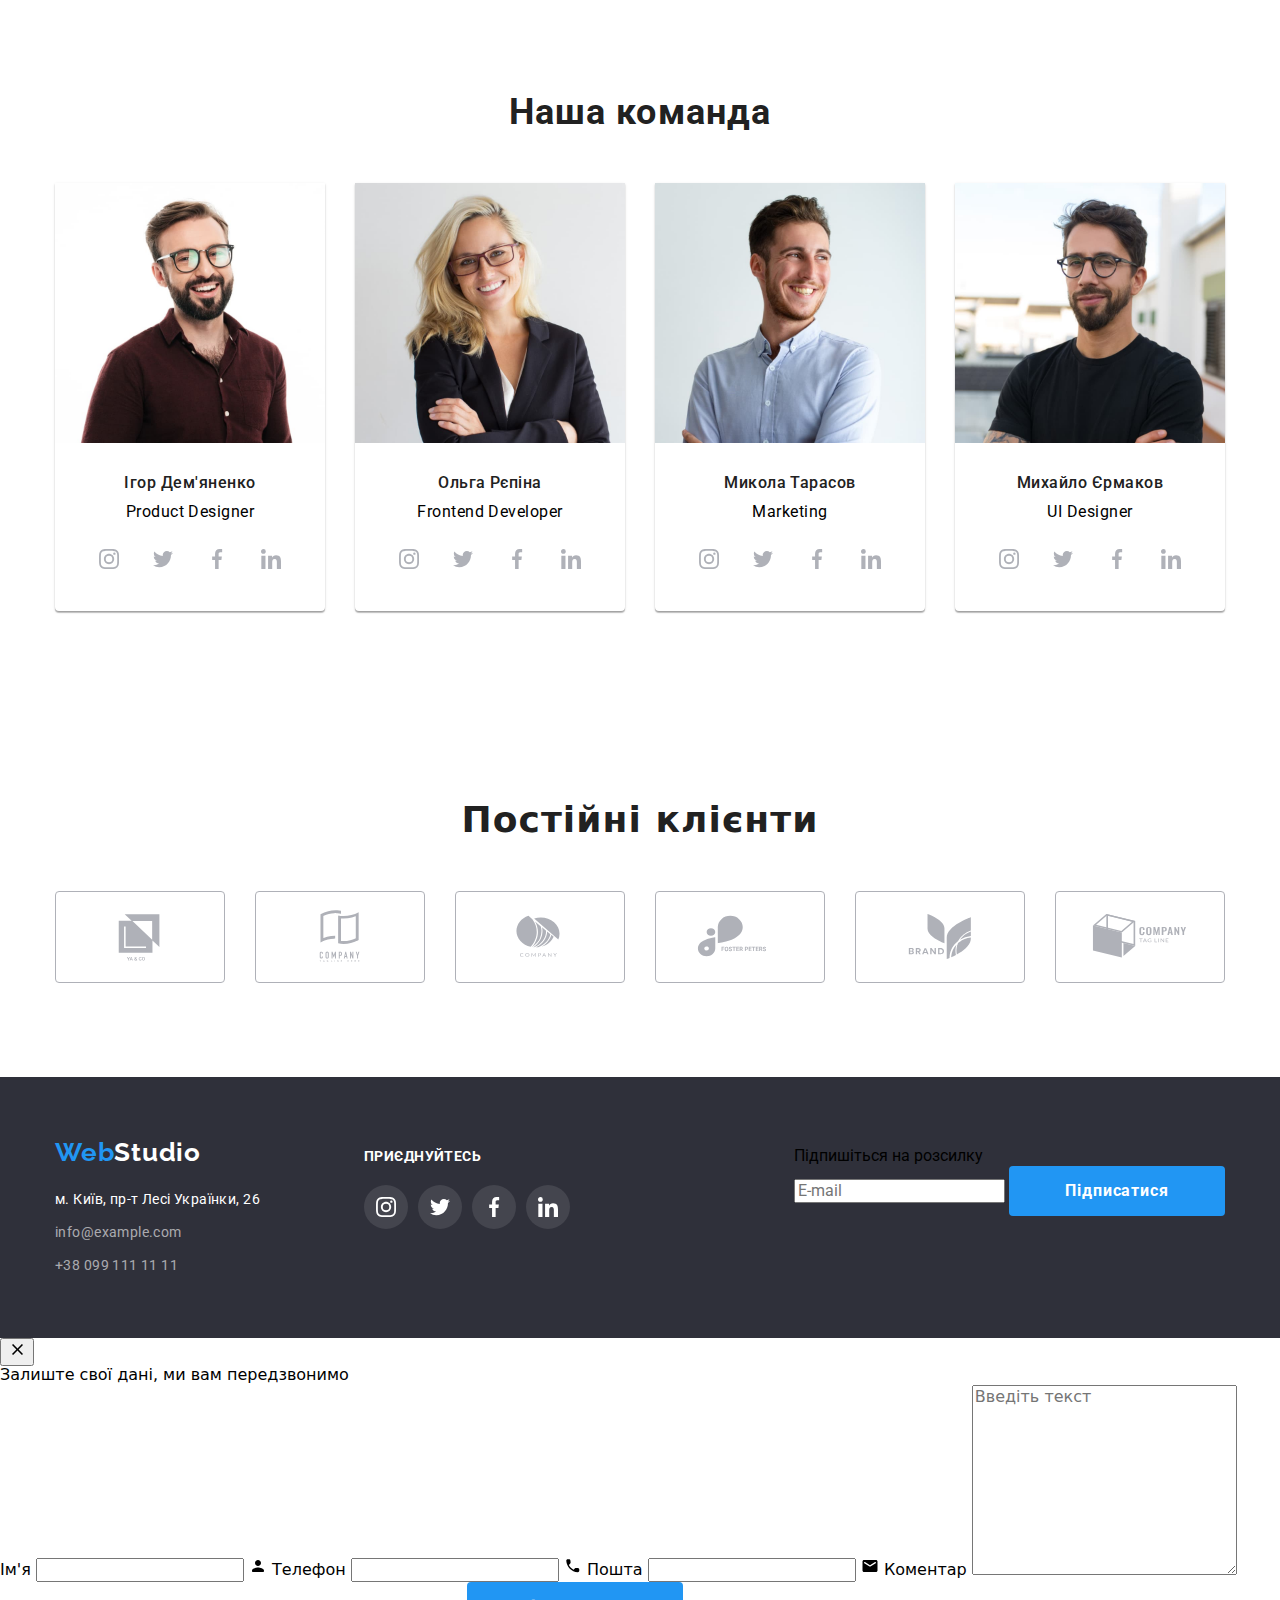
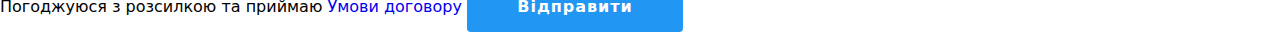
==== commit 6701cc04: "HW7-v2-footer-partly" ====
--- a/index.html
+++ b/index.html
@@ -23,8 +23,8 @@
       <div class="container">
         <div class="page-header">
           <nav class="page-nav">
-            <a class="page-nav__logo link" lang="en" href="">
-              Web<span class="page-nav__logo--header">Studio</span></a
+            <a class="logo link" lang="en" href="">
+              Web<span class="logo__page-nav">Studio</span></a
             >
             <ul class="site-nav list">
               <li class="site-nav__item"><a class="site-nav__link link site-nav__link--current" href="">Студія</a></li>
@@ -168,30 +168,30 @@
               <div class="section-comand__designers">
                 <h3 class="section-comand__name">Ігор Дем'яненко</h3>
                 <p class="section-comand__position" lang="en">Product Designer</p>
-                <ul class="section-comand__socials-list list">
-                  <li class="section-comand__socials-item">
-                    <a class="section-comand__socials-link" href="">
+                <ul class="socials-list__section-comand list">
+                  <li class="socials-item__section-comand">
+                    <a class="socials-link__section-comand" href="">
                       <svg class="section-comand__socials-pictogram" width="20px" height="20px">
                         <use href="./images/icons.svg#icon-instagram"></use>
                       </svg>
                     </a>
                   </li>
-                  <li class="section-comand__socials-item">
-                    <a class="section-comand__socials-link" href="">
+                  <li class="socials-item__section-comand">
+                    <a class="socials-link__section-comand" href="">
                       <svg class="section-comand__socials-pictogram" width="20px" height="20px">
                         <use href="./images/icons.svg#icon-twitter"></use>
                       </svg>
                     </a>
                   </li>
-                  <li class="section-comand__socials-item">
-                    <a class="section-comand__socials-link" href="">
+                  <li class="socials-item__section-comand">
+                    <a class="socials-link__section-comand" href="">
                       <svg class="section-comand__socials-pictogram" width="20px" height="20px">
                         <use href="./images/icons.svg#icon-facebook"></use>
                       </svg>
                     </a>
                   </li>
-                  <li class="section-comand__socials-item">
-                    <a class="section-comand__socials-link" href="">
+                  <li class="socials-item__section-comand">
+                    <a class="socials-link__section-comand" href="">
                       <svg class="section-comand__socials-pictogram" width="20px" height="20px">
                         <use href="./images/icons.svg#icon-linkedin"></use>
                       </svg>
@@ -210,30 +210,30 @@
               <div class="section-comand__designers">
                 <h3 class="section-comand__name">Ольга Рєпіна</h3>
                 <p class="section-comand__position" lang="en">Frontend Developer</p>
-                <ul class="section-comand__socials-list list">
-                  <li class="section-comand__socials-item">
-                    <a class="section-comand__socials-link" href="">
+                <ul class="socials-list__section-comand list">
+                  <li class="socials-item__section-comand">
+                    <a class="socials-link__section-comand" href="">
                       <svg class="section-comand__socials-pictogram" width="20px" height="20px">
                         <use href="./images/icons.svg#icon-instagram"></use>
                       </svg>
                     </a>
                   </li>
-                  <li class="section-comand__socials-item">
-                    <a class="section-comand__socials-link" href="">
+                  <li class="socials-item__section-comand">
+                    <a class="socials-link__section-comand" href="">
                       <svg class="section-comand__socials-pictogram" width="20px" height="20px">
                         <use href="./images/icons.svg#icon-twitter"></use>
                       </svg>
                     </a>
                   </li>
-                  <li class="section-comand__socials-item">
-                    <a class="section-comand__socials-link" href="">
+                  <li class="socials-item__section-comand">
+                    <a class="socials-link__section-comand" href="">
                       <svg class="section-comand__socials-pictogram" width="20px" height="20px">
                         <use href="./images/icons.svg#icon-facebook"></use>
                       </svg>
                     </a>
                   </li>
-                  <li class="section-comand__socials-item">
-                    <a class="section-comand__socials-link" href="">
+                  <li class="socials-item__section-comand">
+                    <a class="socials-link__section-comand" href="">
                       <svg class="section-comand__socials-pictogram" width="20px" height="20px">
                         <use href="./images/icons.svg#icon-linkedin"></use>
                       </svg>
@@ -253,30 +253,30 @@
                 <h3 class="section-comand__name">Микола Тарасов</h3>
                 <p class="section-comand__position" lang="en">Marketing</p>
 
-                <ul class="section-comand__socials-list list">
-                  <li class="section-comand__socials-item">
-                    <a class="section-comand__socials-link" href="">
+                <ul class="socials-list__section-comand list">
+                  <li class="socials-item__section-comand">
+                    <a class="socials-link__section-comand" href="">
                       <svg class="section-comand__socials-pictogram" width="20px" height="20px">
                         <use href="./images/icons.svg#icon-instagram"></use>
                       </svg>
                     </a>
                   </li>
-                  <li class="section-comand__socials-item">
-                    <a class="section-comand__socials-link" href="">
+                  <li class="socials-item__section-comand">
+                    <a class="socials-link__section-comand" href="">
                       <svg class="section-comand__socials-pictogram" width="20px" height="20px">
                         <use href="./images/icons.svg#icon-twitter"></use>
                       </svg>
                     </a>
                   </li>
-                  <li class="section-comand__socials-item">
-                    <a class="section-comand__socials-link" href="">
+                  <li class="socials-item__section-comand">
+                    <a class="socials-link__section-comand" href="">
                       <svg class="section-comand__socials-pictogram" width="20px" height="20px">
                         <use href="./images/icons.svg#icon-facebook"></use>
                       </svg>
                     </a>
                   </li>
-                  <li class="section-comand__socials-item">
-                    <a class="section-comand__socials-link" href="">
+                  <li class="socials-item__section-comand">
+                    <a class="socials-link__section-comand" href="">
                       <svg class="section-comand__socials-pictogram" width="20px" height="20px">
                         <use href="./images/icons.svg#icon-linkedin"></use>
                       </svg>
@@ -295,30 +295,30 @@
               <div class="section-comand__designers">
                 <h3 class="section-comand__name">Михайло Єрмаков</h3>
                 <p class="section-comand__position" lang="en">UI Designer</p>
-                <ul class="section-comand__socials-list list">
-                  <li class="section-comand__socials-item">
-                    <a class="section-comand__socials-link" href="">
+                <ul class="socials-list__section-comand list">
+                  <li class="socials-item__section-comand">
+                    <a class="socials-link__section-comand" href="">
                       <svg class="section-comand__socials-pictogram" width="20px" height="20px">
                         <use href="./images/icons.svg#icon-instagram"></use>
                       </svg>
                     </a>
                   </li>
-                  <li class="section-comand__socials-item">
-                    <a class="section-comand__socials-link" href="">
+                  <li class="socials-item__section-comand">
+                    <a class="socials-link__section-comand" href="">
                       <svg class="section-comand__socials-pictogram" width="20px" height="20px">
                         <use href="./images/icons.svg#icon-twitter"></use>
                       </svg>
                     </a>
                   </li>
-                  <li class="section-comand__socials-item">
-                    <a class="section-comand__socials-link" href="">
+                  <li class="socials-item__section-comand">
+                    <a class="socials-link__section-comand" href="">
                       <svg class="section-comand__socials-pictogram" width="20px" height="20px">
                         <use href="./images/icons.svg#icon-facebook"></use>
                       </svg>
                     </a>
                   </li>
-                  <li class="section-comand__socials-item">
-                    <a class="section-comand__socials-link" href="">
+                  <li class="socials-item__section-comand">
+                    <a class="socials-link__section-comand" href="">
                       <svg class="section-comand__socials-pictogram" width="20px" height="20px">
                         <use href="./images/icons.svg#icon-linkedin"></use>
                       </svg>
@@ -333,46 +333,46 @@
       <!-- Clients  -->
       <section class="section-clients">
         <div class="container">
-          <h2 class="section-title">Постійні клієнти</h2>
-          <ul class="list clients-list">
-            <li class="item">
-              <a class="client-link" href="">
-                <svg class="icon-link">
+          <h2 class="section-clients__title">Постійні клієнти</h2>
+          <ul class="section-clients__list list">
+            <li class="section-clients__item">
+              <a class="section-clients__link" href="">
+                <svg class="section-clients__icon">
                   <use href="./images/icons.svg#icon-logo-one"></use>
                 </svg>
               </a>
             </li>
-            <li class="item">
-              <a class="client-link" href="">
-                <svg class="icon-link">
+            <li class="section-clients__item">
+              <a class="section-clients__link" href="">
+                <svg class="section-clients__icon">
                   <use href="./images/icons.svg#icon-logo-two"></use>
                 </svg>
               </a>
             </li>
-            <li class="item">
-              <a class="client-link" href="">
-                <svg class="icon-link">
+            <li class="section-clients__item">
+              <a class="section-clients__link" href="">
+                <svg class="section-clients__icon">
                   <use href="./images/icons.svg#icon-logo-three"></use>
                 </svg>
               </a>
             </li>
-            <li class="item">
-              <a class="client-link" href="">
-                <svg class="icon-link">
+            <li class="section-clients__item">
+              <a class="section-clients__link" href="">
+                <svg class="section-clients__icon">
                   <use href="./images/icons.svg#icon-logo-four"></use>
                 </svg>
               </a>
             </li>
-            <li class="item">
-              <a class="client-link" href="">
-                <svg class="icon-link">
+            <li class="section-clients__item">
+              <a class="section-clients__link" href="">
+                <svg class="section-clients__icon">
                   <use href="./images/icons.svg#icon-logo-five"></use>
                 </svg>
               </a>
             </li>
-            <li class="item">
-              <a class="client-link" href="">
-                <svg class="icon-link">
+            <li class="section-clients__item">
+              <a class="section-clients__link" href="">
+                <svg class="section-clients__icon">
                   <use href="./images/icons.svg#icon-logo-six"></use>
                 </svg>
               </a>
@@ -381,71 +381,72 @@
         </div>
       </section>
     </main>
-    <footer class="contacts">
-      <div class="container contacts-page">
-        <div class="contacts-wrap">
-          <div class="logo-bottom">
+    <footer class="page-footer">
+      <div class="container page-footer__wrap">
+        <div class="page-footer__contacts">
+          <div class="logo__page-footer">
             <a class="logo link" lang="en" href=""
-              >Web<span class="logo-end">Studio</span></a
+              >Web<span class="logo__page-footer--bottom">Studio</span></a
             >
           </div>
           <!--Contacts-->
-          <address class="adress">
-            <ul class="contacts-list list">
-              <li class="map">
+          <address class="page-footer__adress">
+            <ul class="page-footer__contacts-list list">
+              <li class="page-footer__map">
                 <a
-                  class="link"
+                  class="page-footer__map-link page-footer__map-link--white link"
                   href="https://goo.gl/maps/4PBvdfhSK9omXk1a7"
                   target="_blank"
                   rel="noopener noreferrer nofollow"
                   >м. Київ, пр-т Лесі Українки, 26</a
                 >
               </li>
-              <li class="mail">
-                <a class="link" href="mailto:info@example.com"
+              <li class="page-footer__mail">
+                <a class="page-footer__mail-link page-footer__mail-link--grey link" href="mailto:info@example.com"
                   >info@example.com</a
                 >
               </li>
-              <li class="tel">
-                <a class="link" href="tel:+380991111111">+38 099 111 11 11</a>
+              <li class="page-footer__tel">
+                <a class="page-footer__tel-link page-footer__tel-link--grey link" href="tel:+380991111111">+38 099 111 11 11</a>
               </li>
             </ul>
           </address>
         </div>
         <!-- Social links -->
-        <div class="connect">
-          <p class="connect-title">Приєднуйтесь</p>
-          <ul class="pictograms list">
-            <li class="pictogram-item">
-              <a class="pict-link bottom-link" href="">
-                <svg class="pict-bottom" width="20px" height="20px">
+        <div class="socials">
+          <p class="socials-list__title">Приєднуйтесь</p>
+          <ul class="socials-list__footer list">
+            <li class="socials-item__footer">
+              <a class="socials-link__footer socials-link__footer--bgc" href="">
+                <svg class="socials-image--bottom" width="20px" height="20px">
                   <use href="./images/icons.svg#icon-instagram"></use>
                 </svg>
               </a>
             </li>
-            <li class="pictogram-item">
-              <a class="pict-link bottom-link" href="">
-                <svg class="pict-bottom" width="20px" height="20px">
+            <li class="socials-item__footer">
+              <a class="socials-link__footer socials-link__footer--bgc" href="">
+                <svg class="socials-image--bottom" width="20px" height="20px">
                   <use href="./images/icons.svg#icon-twitter"></use>
                 </svg>
               </a>
             </li>
-            <li class="pictogram-item">
-              <a class="pict-link bottom-link" href="">
-                <svg class="pict-bottom" width="20px" height="20px">
+            <li class="socials-item__footer">
+              <a class="socials-link__footer socials-link__footer--bgc" href="">
+                <svg class="socials-image--bottom width="20px" height="20px">
                   <use href="./images/icons.svg#icon-facebook"></use>
                 </svg>
               </a>
             </li>
-            <li class="pictogram-item">
-              <a class="pict-link bottom-link" href="">
-                <svg class="pict-bottom" width="20px" height="20px">
+            <li class="socials-item__footer">
+              <a class="socials-link__footer socials-link__footer--bgc" href="">
+                <svg class="socials-image--bottom" width="20px" height="20px">
                   <use href="./images/icons.svg#icon-linkedin"></use>
                 </svg>
               </a>
             </li>
           </ul>
         </div>
+
         <div class="subscription-wrap">
           <p class="subscription-title">Підпишіться на розсилку</p>
           <form class="subscription-form">
--- a/css/main.min.css
+++ b/css/main.min.css
@@ -1 +1 @@
-.link{text-decoration:none}.list{padding:0;margin:0;list-style:none}.visually-hidden{position:absolute;white-space:nowrap;width:1px;height:1px;overflow:hidden;border:0;padding:0;clip:rect(0 0 0 0);-webkit-clip-path:inset(50%);clip-path:inset(50%);margin:-1px}h1,h2,h3,ul,p{margin:0;padding:0}img{display:block;max-width:100%;height:auto}.container{width:1200px;padding-left:15px;padding-right:15px;margin:0 auto}.page-header{display:-webkit-box;display:-ms-flexbox;display:flex;border-bottom:1px solid #ececec}.page-nav{display:-webkit-box;display:-ms-flexbox;display:flex;-webkit-box-align:center;-ms-flex-align:center;align-items:center}.page-nav__logo{margin-right:93px;padding-top:24px;padding-bottom:24px;color:#2196f3;font-family:Raleway,sans-serif;font-weight:700;font-size:26px;line-height:1.19;letter-spacing:.03em}.page-nav__logo--header{color:#000}.site-nav{display:-webkit-box;display:-ms-flexbox;display:flex;-webkit-box-align:center;-ms-flex-align:center;align-items:center;font-family:Roboto,sans-serif;font-weight:500;line-height:1.14;letter-spacing:.02em;font-size:14px}.site-nav__item{position:relative}.site-nav__item:not(:last-child){margin-right:50px}.site-nav__link{display:block;padding-top:32px;padding-bottom:32px;color:#212121;-webkit-transition:color 250ms cubic-bezier(0.4, 0, 0.2, 1);transition:color 250ms cubic-bezier(0.4, 0, 0.2, 1)}.site-nav__link:hover,.site-nav__link:focus{color:#2196f3}.site-nav__link--current{color:#2196f3}.site-nav__link--current::after{position:absolute;bottom:-1px;left:0;content:"";width:100%;height:4px;background-color:#2196f3;border-radius:2px}.auth-nav{display:-webkit-box;display:-ms-flexbox;display:flex;-webkit-box-align:center;-ms-flex-align:center;align-items:center;margin-left:auto;font-family:Roboto,sans-serif;font-weight:500;line-height:1.14;letter-spacing:.02em;font-size:14px}.auth-nav__item:not(:last-child){margin-right:50px}.auth-nav__link{display:-webkit-box;display:-ms-flexbox;display:flex;-webkit-box-align:center;-ms-flex-align:center;align-items:center;padding-top:32px;padding-bottom:32px;color:#757575;-webkit-transition:color 250ms cubic-bezier(0.4, 0, 0.2, 1);transition:color 250ms cubic-bezier(0.4, 0, 0.2, 1)}.auth-nav__icon{margin-right:10px;fill:currentColor}.auth-nav__link:hover,.auth-nav__link:focus{color:#2196f3}.auth-nav__icon:hover,.auth-nav__icon:focus{fill:#2196f3}.section-hero{max-width:1600px;height:600px;margin-left:auto;margin-right:auto;background-image:-webkit-gradient(linear, left top, right top, from(rgba(47, 48, 58, 0.4)), to(rgba(47, 48, 58, 0.4))),url(../images/background.jpg);background-image:linear-gradient(to right, rgba(47, 48, 58, 0.4), rgba(47, 48, 58, 0.4)),url(../images/background.jpg);background-color:#c4c4c4;background-size:cover;background-repeat:no-repeat;background-position:center;padding-top:200px;padding-bottom:200px;text-align:center}.section-hero__title{margin-bottom:30px;margin-left:auto;margin-right:auto;width:696px;font-weight:900;font-size:44px;line-height:1.36;letter-spacing:.06em;text-transform:uppercase;color:#fff}.button{display:inline-block;min-width:216px;border-radius:4px;padding:10px 32px;text-align:center;margin-right:auto;margin-left:auto;border:none;font-family:inherit;font-weight:700;line-height:1.88;letter-spacing:.06em;color:#fff;background-color:#2196f3;font-size:16px;-webkit-transition:background-color 250ms cubic-bezier(0.4, 0, 0.2, 1);transition:background-color 250ms cubic-bezier(0.4, 0, 0.2, 1);cursor:pointer}.button:hover,.button:focus{background-color:#188ce8}.section-principles{padding-top:94px;padding-bottom:94px}.section-principles__list{display:-webkit-box;display:-ms-flexbox;display:flex;-webkit-box-pack:justify;-ms-flex-pack:justify;justify-content:space-between;padding:0}.section-principles__item{-ms-flex-preferred-size:calc((100% - 90px)/4);flex-basis:calc((100% - 90px)/4)}.section-principles__item:not(:last-child){margin-right:30px}.section-principles__title{margin:0px 0px 10px 0px;font-family:Roboto,sans-serif;font-size:14px;font-weight:700;line-height:1.14;letter-spacing:.03em;text-transform:uppercase;color:#212121}.section-principles__text{margin:0;font-family:Roboto,sans-serif;line-height:1.71;letter-spacing:.03em;color:#757575;font-size:14px}.section-principles__thumb{display:-webkit-box;display:-ms-flexbox;display:flex;-webkit-box-align:center;-ms-flex-align:center;align-items:center;-webkit-box-pack:center;-ms-flex-pack:center;justify-content:center;-ms-flex-preferred-size:calc((100% - 90px)/4);flex-basis:calc((100% - 90px)/4);height:120px;background-color:#f5f4fa;margin-bottom:30px}.section-activity{padding-bottom:94px}.section-activity__title{margin-bottom:50px;font-family:Roboto,sans-serif;font-weight:700;font-size:36px;line-height:1.17;text-align:center;letter-spacing:.03em;color:#212121}.section-activity__list{display:-webkit-box;display:-ms-flexbox;display:flex;-webkit-box-pack:justify;-ms-flex-pack:justify;justify-content:space-between}.section-activity__item{position:relative;-ms-flex-preferred-size:calc((100% - 60px)/3);flex-basis:calc((100% - 60px)/3)}.section-activity__item:not(:last-child){margin-right:30px}.section-activity__text{position:absolute;bottom:0;display:-webkit-box;display:-ms-flexbox;display:flex;-webkit-box-align:center;-ms-flex-align:center;align-items:center;-webkit-box-pack:center;-ms-flex-pack:center;justify-content:center;width:100%;height:70px;background-color:rgba(47,48,58,.8);font-family:Roboto,sans-serif;font-weight:700;font-size:14px;line-height:1.14;text-align:center;letter-spacing:.03em;text-transform:uppercase;color:#fff}.section-comand{padding:94px 0;background-color:var(--back-ground-color-third)}.section-comand__title{margin-bottom:50px;font-family:Roboto,sans-serif;font-weight:700;font-size:36px;line-height:1.17;text-align:center;letter-spacing:.03em;color:#212121}.section-comand__list{display:-webkit-box;display:-ms-flexbox;display:flex;text-align:center}.section-comand__item{-ms-flex-preferred-size:calc((100% - 90px)/4);flex-basis:calc((100% - 90px)/4);background-color:#fff;-webkit-box-shadow:0px 1px 3px rgba(0,0,0,.12),0px 1px 1px rgba(0,0,0,.14),0px 2px 1px rgba(0,0,0,.2);box-shadow:0px 1px 3px rgba(0,0,0,.12),0px 1px 1px rgba(0,0,0,.14),0px 2px 1px rgba(0,0,0,.2);border-radius:0px 0px 4px 4px}.section-comand__item:not(:last-child){margin-right:30px}.section-comand__designers{padding:30px 32px}.section-comand__name{margin-bottom:10px;font-family:Roboto,sans-serif;font-weight:500;line-height:1.19;letter-spacing:.03em;color:#212121;font-size:16px}.section-comand__position{font-family:Roboto,sans-serif;line-height:1.19;letter-spacing:.03em;font-size:16px;margin-bottom:16px}.section-comand__socials-list{display:-webkit-box;display:-ms-flexbox;display:flex;-webkit-box-align:center;-ms-flex-align:center;align-items:center;-webkit-box-pack:center;-ms-flex-pack:center;justify-content:center;text-align:center;width:206px}.section-comand__socials-item{display:-webkit-box;display:-ms-flexbox;display:flex;-ms-flex-preferred-size:calc((100% - 30px)/4);flex-basis:calc((100% - 30px)/4);height:44px;-webkit-box-align:center;-ms-flex-align:center;align-items:center;-webkit-box-pack:center;-ms-flex-pack:center;justify-content:center}.section-comand__socials-item:not(:last-child){margin-right:10px}.section-comand__socials-link{display:-webkit-box;display:-ms-flexbox;display:flex;-webkit-box-align:center;-ms-flex-align:center;align-items:center;-webkit-box-pack:center;-ms-flex-pack:center;justify-content:center;color:#afb1b8;border-radius:50%;width:44px;height:44px;-webkit-transition:color 250ms cubic-bezier(0.4, 0, 0.2, 1),background-color 250ms cubic-bezier(0.4, 0, 0.2, 1);transition:color 250ms cubic-bezier(0.4, 0, 0.2, 1),background-color 250ms cubic-bezier(0.4, 0, 0.2, 1)}.section-comand__socials-link:hover,.section-comand__socials-link:focus{background-color:#2196f3;color:#fff}.section-comand__socials-pictogram{fill:currentColor}/*# sourceMappingURL=main.min.css.map */+.link{text-decoration:none}.list{padding:0;margin:0;list-style:none}.visually-hidden{position:absolute;white-space:nowrap;width:1px;height:1px;overflow:hidden;border:0;padding:0;clip:rect(0 0 0 0);-webkit-clip-path:inset(50%);clip-path:inset(50%);margin:-1px}h1,h2,h3,ul,p{margin:0;padding:0}img{display:block;max-width:100%;height:auto}.container{width:1200px;padding-left:15px;padding-right:15px;margin:0 auto}.page-header{display:-webkit-box;display:-ms-flexbox;display:flex;border-bottom:1px solid #ececec}.page-nav{display:-webkit-box;display:-ms-flexbox;display:flex;-webkit-box-align:center;-ms-flex-align:center;align-items:center}.site-nav{display:-webkit-box;display:-ms-flexbox;display:flex;-webkit-box-align:center;-ms-flex-align:center;align-items:center;font-family:Roboto,sans-serif;font-weight:500;line-height:1.14;letter-spacing:.02em;font-size:14px}.site-nav__item{position:relative}.site-nav__item:not(:last-child){margin-right:50px}.site-nav__link{display:block;padding-top:32px;padding-bottom:32px;color:#212121;-webkit-transition:color 250ms cubic-bezier(0.4, 0, 0.2, 1);transition:color 250ms cubic-bezier(0.4, 0, 0.2, 1)}.site-nav__link:hover,.site-nav__link:focus{color:#2196f3}.site-nav__link--current{color:#2196f3}.site-nav__link--current::after{position:absolute;bottom:-1px;left:0;content:"";width:100%;height:4px;background-color:#2196f3;border-radius:2px}.auth-nav{display:-webkit-box;display:-ms-flexbox;display:flex;-webkit-box-align:center;-ms-flex-align:center;align-items:center;margin-left:auto;font-family:Roboto,sans-serif;font-weight:500;line-height:1.14;letter-spacing:.02em;font-size:14px}.auth-nav__item:not(:last-child){margin-right:50px}.auth-nav__link{display:-webkit-box;display:-ms-flexbox;display:flex;-webkit-box-align:center;-ms-flex-align:center;align-items:center;padding-top:32px;padding-bottom:32px;color:#757575;-webkit-transition:color 250ms cubic-bezier(0.4, 0, 0.2, 1);transition:color 250ms cubic-bezier(0.4, 0, 0.2, 1)}.auth-nav__icon{margin-right:10px;fill:currentColor}.auth-nav__link:hover,.auth-nav__link:focus{color:#2196f3}.auth-nav__icon:hover,.auth-nav__icon:focus{fill:#2196f3}.logo{margin-right:93px;padding-top:24px;padding-bottom:24px;color:#2196f3;font-family:Raleway,sans-serif;font-weight:700;font-size:26px;line-height:1.19;letter-spacing:.03em}.logo__page-nav{color:#000}.logo__page-footer{margin-right:auto;margin-bottom:20px;margin-left:0}.logo__page-footer--bottom{color:#fff}.section-hero{max-width:1600px;height:600px;margin-left:auto;margin-right:auto;background-image:-webkit-gradient(linear, left top, right top, from(rgba(47, 48, 58, 0.4)), to(rgba(47, 48, 58, 0.4))),url(../images/background.jpg);background-image:linear-gradient(to right, rgba(47, 48, 58, 0.4), rgba(47, 48, 58, 0.4)),url(../images/background.jpg);background-color:#c4c4c4;background-size:cover;background-repeat:no-repeat;background-position:center;padding-top:200px;padding-bottom:200px;text-align:center}.section-hero__title{margin-bottom:30px;margin-left:auto;margin-right:auto;width:696px;font-weight:900;font-size:44px;line-height:1.36;letter-spacing:.06em;text-transform:uppercase;color:#fff}.button{display:inline-block;min-width:216px;border-radius:4px;padding:10px 32px;text-align:center;margin-right:auto;margin-left:auto;border:none;font-family:inherit;font-weight:700;line-height:1.88;letter-spacing:.06em;color:#fff;background-color:#2196f3;font-size:16px;-webkit-transition:background-color 250ms cubic-bezier(0.4, 0, 0.2, 1);transition:background-color 250ms cubic-bezier(0.4, 0, 0.2, 1);cursor:pointer}.button:hover,.button:focus{background-color:#188ce8}.section-principles{padding-top:94px;padding-bottom:94px}.section-principles__list{display:-webkit-box;display:-ms-flexbox;display:flex;-webkit-box-pack:justify;-ms-flex-pack:justify;justify-content:space-between;padding:0}.section-principles__item{-ms-flex-preferred-size:calc((100% - 90px)/4);flex-basis:calc((100% - 90px)/4)}.section-principles__item:not(:last-child){margin-right:30px}.section-principles__title{margin:0px 0px 10px 0px;font-family:Roboto,sans-serif;font-size:14px;font-weight:700;line-height:1.14;letter-spacing:.03em;text-transform:uppercase;color:#212121}.section-principles__text{margin:0;font-family:Roboto,sans-serif;line-height:1.71;letter-spacing:.03em;color:#757575;font-size:14px}.section-principles__thumb{display:-webkit-box;display:-ms-flexbox;display:flex;-webkit-box-align:center;-ms-flex-align:center;align-items:center;-webkit-box-pack:center;-ms-flex-pack:center;justify-content:center;-ms-flex-preferred-size:calc((100% - 90px)/4);flex-basis:calc((100% - 90px)/4);height:120px;background-color:#f5f4fa;margin-bottom:30px}.section-activity{padding-bottom:94px}.section-activity__title{margin-bottom:50px;font-family:Roboto,sans-serif;font-weight:700;font-size:36px;line-height:1.17;text-align:center;letter-spacing:.03em;color:#212121}.section-activity__list{display:-webkit-box;display:-ms-flexbox;display:flex;-webkit-box-pack:justify;-ms-flex-pack:justify;justify-content:space-between}.section-activity__item{position:relative;-ms-flex-preferred-size:calc((100% - 60px)/3);flex-basis:calc((100% - 60px)/3)}.section-activity__item:not(:last-child){margin-right:30px}.section-activity__text{position:absolute;bottom:0;display:-webkit-box;display:-ms-flexbox;display:flex;-webkit-box-align:center;-ms-flex-align:center;align-items:center;-webkit-box-pack:center;-ms-flex-pack:center;justify-content:center;width:100%;height:70px;background-color:rgba(47,48,58,.8);font-family:Roboto,sans-serif;font-weight:700;font-size:14px;line-height:1.14;text-align:center;letter-spacing:.03em;text-transform:uppercase;color:#fff}.socials-list__section-comand,.socials-list__footer{display:-webkit-box;display:-ms-flexbox;display:flex;-webkit-box-align:center;-ms-flex-align:center;align-items:center;-webkit-box-pack:center;-ms-flex-pack:center;justify-content:center;text-align:center;width:206px}.socials-list__title{margin-bottom:20px;font-family:Roboto,sans-serif;font-weight:700;font-size:14px;line-height:1.14;letter-spacing:.03em;text-transform:uppercase;color:#fff}.socials{margin-right:auto}.socials-item__section-comand,.socials-item__footer{display:-webkit-box;display:-ms-flexbox;display:flex;-ms-flex-preferred-size:calc((100% - 30px)/4);flex-basis:calc((100% - 30px)/4);height:44px;-webkit-box-align:center;-ms-flex-align:center;align-items:center;-webkit-box-pack:center;-ms-flex-pack:center;justify-content:center}.socials-item__section-comand:not(:last-child),.socials-item__footer:not(:last-child){margin-right:10px}.socials-link__section-comand,.socials-link__footer{display:-webkit-box;display:-ms-flexbox;display:flex;-webkit-box-align:center;-ms-flex-align:center;align-items:center;-webkit-box-pack:center;-ms-flex-pack:center;justify-content:center;fill:#afb1b8;border-radius:50%;width:44px;height:44px;-webkit-transition:fill 250ms cubic-bezier(0.4, 0, 0.2, 1),background-color 250ms cubic-bezier(0.4, 0, 0.2, 1);transition:fill 250ms cubic-bezier(0.4, 0, 0.2, 1),background-color 250ms cubic-bezier(0.4, 0, 0.2, 1)}.socials-link__section-comand:hover,.socials-link__section-comand:focus,.socials-link__footer:hover,.socials-link__footer:focus{background-color:#2196f3;fill:#fff}.socials-link__footer--bgc{background-color:rgba(255,255,255,.1)}.socials-image--bottom{fill:#fff}.section-comand{padding:94px 0;background-color:var(--back-ground-color-third)}.section-comand__title{margin-bottom:50px;font-family:Roboto,sans-serif;font-weight:700;font-size:36px;line-height:1.17;text-align:center;letter-spacing:.03em;color:#212121}.section-comand__list{display:-webkit-box;display:-ms-flexbox;display:flex;text-align:center}.section-comand__item{-ms-flex-preferred-size:calc((100% - 90px)/4);flex-basis:calc((100% - 90px)/4);background-color:#fff;-webkit-box-shadow:0px 1px 3px rgba(0,0,0,.12),0px 1px 1px rgba(0,0,0,.14),0px 2px 1px rgba(0,0,0,.2);box-shadow:0px 1px 3px rgba(0,0,0,.12),0px 1px 1px rgba(0,0,0,.14),0px 2px 1px rgba(0,0,0,.2);border-radius:0px 0px 4px 4px}.section-comand__item:not(:last-child){margin-right:30px}.section-comand__designers{padding:30px 32px}.section-comand__name{margin-bottom:10px;font-family:Roboto,sans-serif;font-weight:500;line-height:1.19;letter-spacing:.03em;color:#212121;font-size:16px}.section-comand__position{font-family:Roboto,sans-serif;line-height:1.19;letter-spacing:.03em;font-size:16px;margin-bottom:16px}.section-clients{padding:94px 0}.section-clients__title{margin-bottom:50px;font-weight:700;font-size:36px;line-height:1.17;text-align:center;letter-spacing:.03em;color:#212121}.section-clients__list{display:-webkit-box;display:-ms-flexbox;display:flex}.section-clients__item{-ms-flex-preferred-size:calc((100% - 150px)/6);flex-basis:calc((100% - 150px)/6);height:92px}.section-clients__item:not(:last-child){margin-right:30px}.section-clients__link{display:-webkit-box;display:-ms-flexbox;display:flex;-webkit-box-pack:center;-ms-flex-pack:center;justify-content:center;-webkit-box-align:center;-ms-flex-align:center;align-items:center;width:100%;height:100%;color:#afb1b8;border:1px solid #afb1b8;border-radius:4px;outline:rgba(0,0,0,0);-webkit-transition:border 250ms cubic-bezier(0.4, 0, 0.2, 1),background-color 250ms cubic-bezier(0.4, 0, 0.2, 1);transition:border 250ms cubic-bezier(0.4, 0, 0.2, 1),background-color 250ms cubic-bezier(0.4, 0, 0.2, 1)}.section-clients__link:hover,.section-clients__link:focus{color:#2196f3;border:1px solid #2196f3}.section-clients__icon{width:106px;height:60px;fill:currentColor}.page-footer{padding-top:60px;padding-bottom:60px;font-family:Roboto,sans-serif;background-color:#2f303a}.page-footer__wrap{display:-webkit-box;display:-ms-flexbox;display:flex;-webkit-box-align:baseline;-ms-flex-align:baseline;align-items:baseline}.page-footer__contacts{margin-right:70px}.page-footer__adress{font-style:normal;font-size:14px}.page-footer__contacts-list{padding:0;line-height:1.71;letter-spacing:.03em}.page-footer__map,.page-footer__mail{margin-bottom:9px;color:#fff}.page-footer__map-link{-webkit-transition:color 250ms cubic-bezier(0.4, 0, 0.2, 1);transition:color 250ms cubic-bezier(0.4, 0, 0.2, 1)}.page-footer__map-link--white{color:#fff}.page-footer__map-link:hover,.page-footer__map-link:focus{color:#2196f3}.page-footer__mail-link,.page-footer__tel-link{-webkit-transition:color 250ms cubic-bezier(0.4, 0, 0.2, 1);transition:color 250ms cubic-bezier(0.4, 0, 0.2, 1)}.page-footer__mail-link--grey,.page-footer__tel-link--grey{color:rgba(255,255,255,.6)}.page-footer__mail-link:hover,.page-footer__mail-link:focus,.page-footer__tel-link:hover,.page-footer__tel-link:focus{color:#2196f3}/*# sourceMappingURL=main.min.css.map */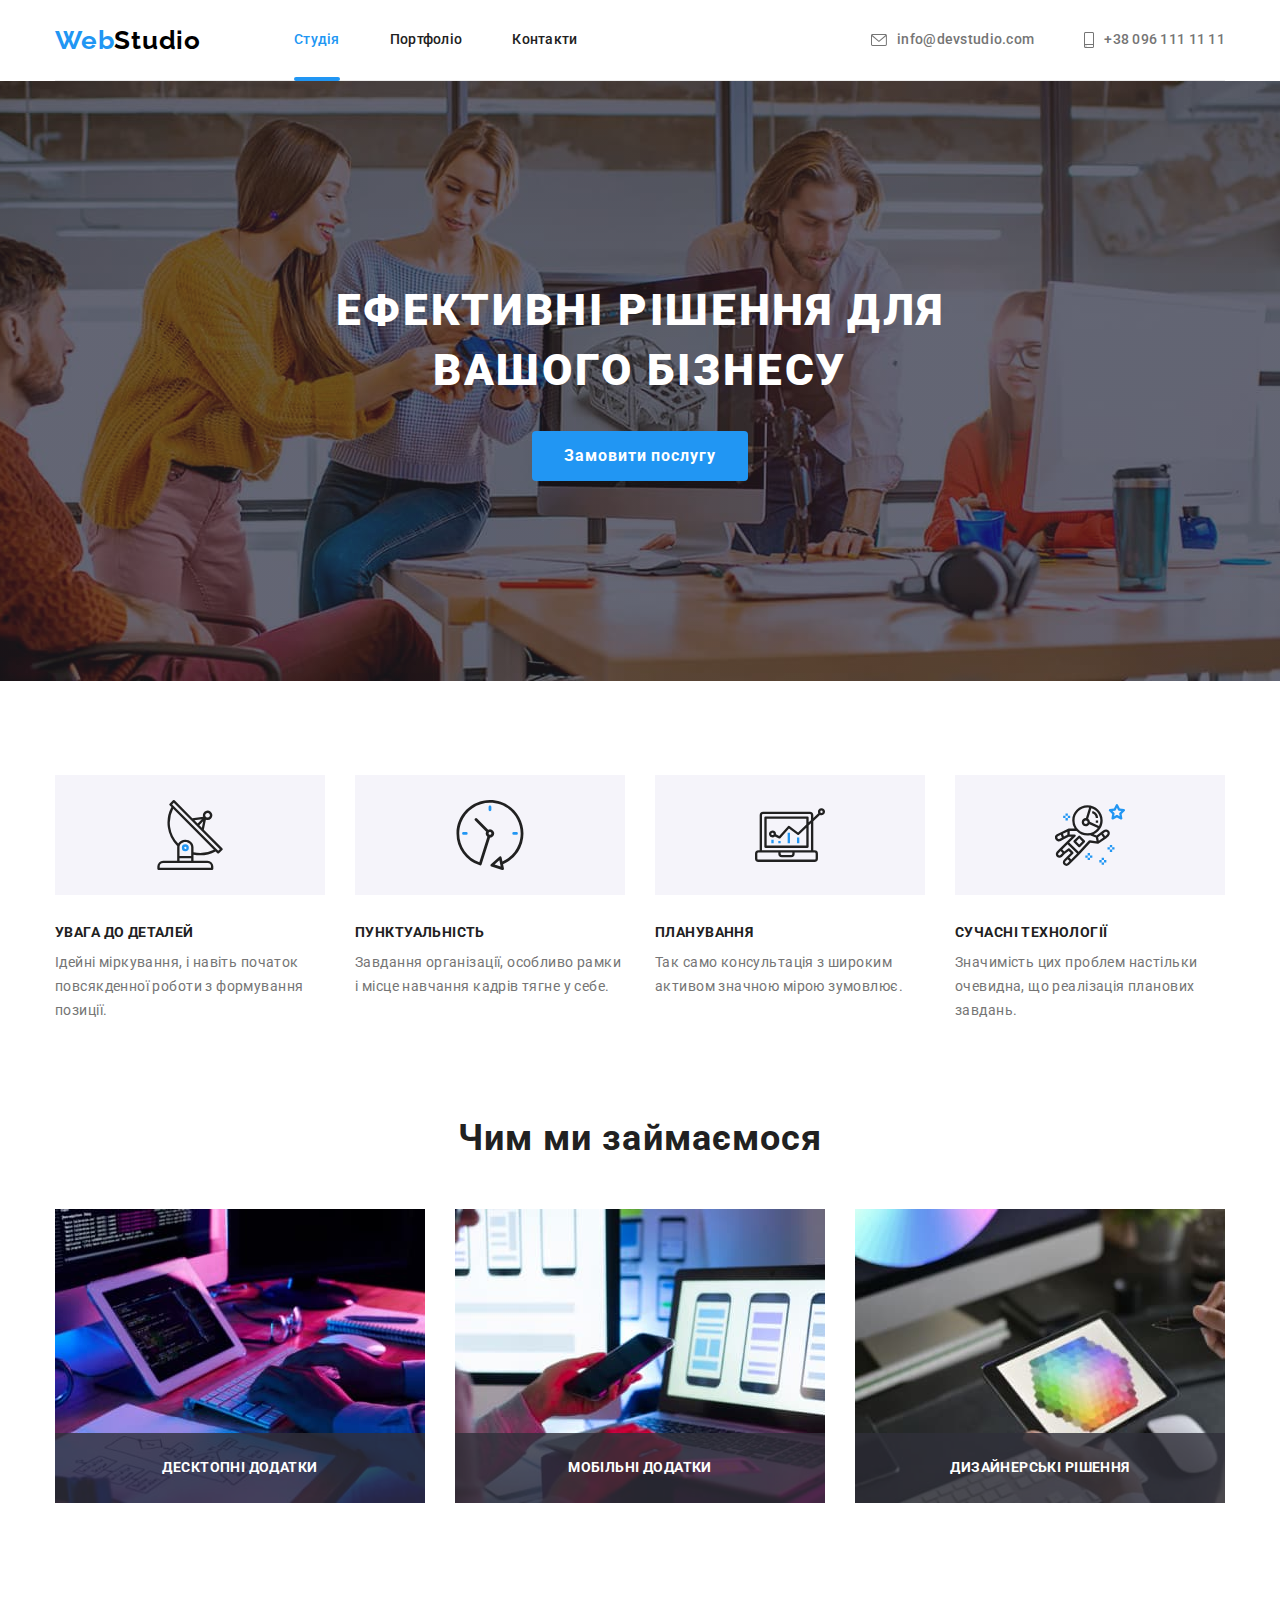
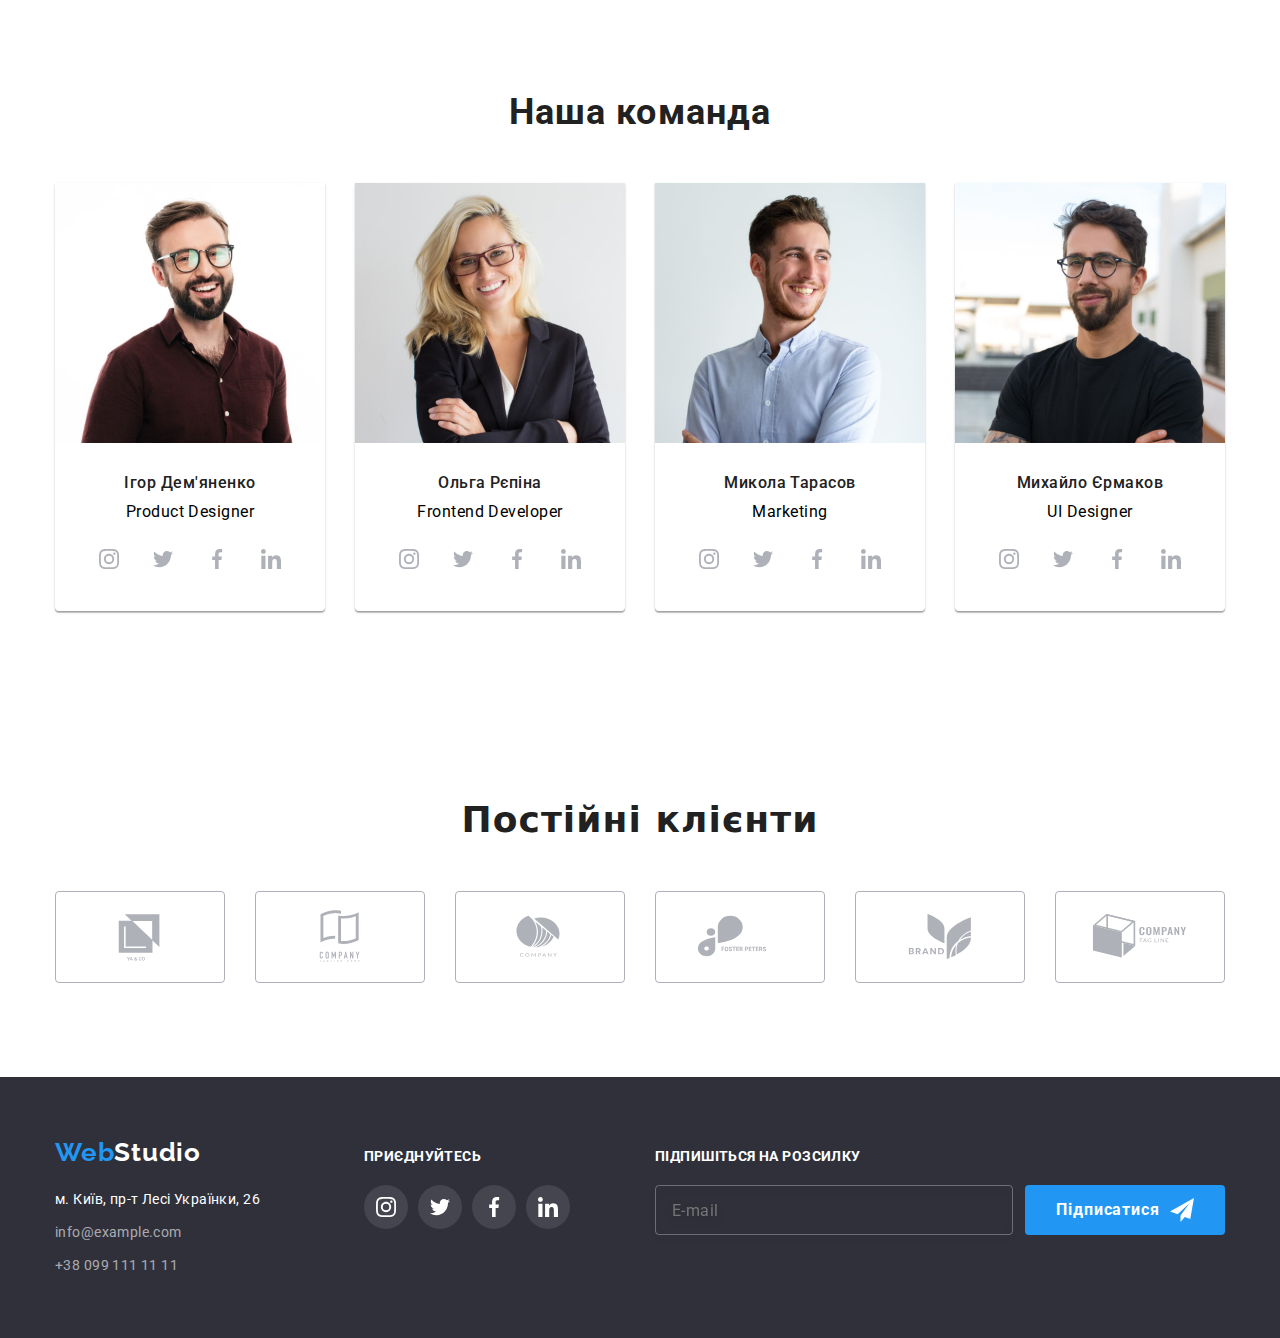
==== commit 9bc728d4: "HW7-1st-page" ====
--- a/index.html
+++ b/index.html
@@ -447,18 +447,18 @@
           </ul>
         </div>
 
-        <div class="subscription-wrap">
-          <p class="subscription-title">Підпишіться на розсилку</p>
-          <form class="subscription-form">
-            <label class="label-subscription">
+        <div class="subscription">
+          <p class="subscription__title">Підпишіться на розсилку</p>
+          <form class="subscription__form">
+            <label class="subscription__label">
               <input
-                class="subscription-input"
+                class="subscription__input"
                 type="email"
                 name="email"
                 placeholder="E-mail"
               />
             </label>
-            <button class="button button-subscribe" type="submit">
+            <button class="button button__subscribe" type="submit">
               Підписатися
             </button>
           </form>
@@ -468,63 +468,63 @@
     <!-- Modal  -->
     <div data-modal class="backdrop is-hidden">
       <div class="modal">
-        <button data-modal-close class="button-modal" type="button">
-          <svg class="modal-close-icon" width="18" height="18">
+        <button data-modal-close class="button__modal--close" type="button">
+          <svg class="modal__icon-close" width="18" height="18">
             <use href="./images/icons.svg#icon-close-black"></use>
           </svg>
         </button>
-        <form class="modal-form">
-          <p class="modal-title">Залиште свої дані, ми вам передзвонимо</p>
-          <label class="label-name">
-            <span class="name-title">Ім'я</span>
-            <input class="input-name" type="text" name="name" />
-            <svg class="name-icon" width="18" height="18">
+        <form class="modal__form">
+          <p class="modal__title">Залиште свої дані, ми вам передзвонимо</p>
+          <label class="modal__label">
+            <span class="modal__content">Ім'я</span>
+            <input class="modal__input" type="text" name="name" />
+            <svg class="modal__icon" width="18" height="18">
               <use href="./images/icons.svg#icon-person"></use>
             </svg>
           </label>
-          <label class="label-tel">
-            <span class="tel-title">Телефон</span>
-            <input class="input-tel" type="tel" name="tel" />
-            <svg class="tel-icon" width="18" height="18">
+          <label class="modal__label">
+            <span class="modal__content">Телефон</span>
+            <input class="modal__input" type="tel" name="tel" />
+            <svg class="modal__icon" width="18" height="18">
               <use href="./images/icons.svg#icon-phone-black"></use>
             </svg>
           </label>
-          <label class="label-email">
-            <span class="email-title">Пошта</span>
-            <input class="input-email" type="email" name="email" />
-            <svg class="email-icon" width="18" height="18">
+          <label class="modal__label">
+            <span class="modal__content">Пошта</span>
+            <input class="modal__input" type="email" name="email" />
+            <svg class="modal__icon" width="18" height="18">
               <use href="./images/icons.svg#icon-email"></use>
             </svg>
           </label>
-          <label class="label-coment">
-            <span class="area-title">Коментар</span>
+          <label class="modal__label">
+            <span class="modal__content">Коментар</span>
             <textarea
-              class="input-area"
+              class="modal__input--area"
               name="coment"
               cols="30"
               rows="10"
               placeholder="Введіть текст"
             ></textarea>
           </label>
-          <label class="label-checkbox">
+          <label class="checkbox__label">
             <input
-              class="input-checkbox visually-hidden"
+              class="checkbox__input visually-hidden"
               type="checkbox"
               name="conditions"
               value="agree"
             />
-            <span class="icon-checkbox"></span>
-            <span class="text-checkbox"
+            <span class="checkbox__icon"></span>
+            <span class="checkbox__text"
               >Погоджуюся з розсилкою та приймаю
               <a
-                class="link link-checkbox"
+                class="checkbox__link link "
                 href="./conditions.html"
                 target="_blank"
                 >Умови договору</a
               ></span
             >
           </label>
-          <button class="button button-modal-submit" type="submit">
+          <button class="button button__modal--submit" type="submit">
             Відправити
           </button>
         </form>
--- a/css/main.min.css
+++ b/css/main.min.css
@@ -1 +1 @@
-.link{text-decoration:none}.list{padding:0;margin:0;list-style:none}.visually-hidden{position:absolute;white-space:nowrap;width:1px;height:1px;overflow:hidden;border:0;padding:0;clip:rect(0 0 0 0);-webkit-clip-path:inset(50%);clip-path:inset(50%);margin:-1px}h1,h2,h3,ul,p{margin:0;padding:0}img{display:block;max-width:100%;height:auto}.container{width:1200px;padding-left:15px;padding-right:15px;margin:0 auto}.page-header{display:-webkit-box;display:-ms-flexbox;display:flex;border-bottom:1px solid #ececec}.page-nav{display:-webkit-box;display:-ms-flexbox;display:flex;-webkit-box-align:center;-ms-flex-align:center;align-items:center}.site-nav{display:-webkit-box;display:-ms-flexbox;display:flex;-webkit-box-align:center;-ms-flex-align:center;align-items:center;font-family:Roboto,sans-serif;font-weight:500;line-height:1.14;letter-spacing:.02em;font-size:14px}.site-nav__item{position:relative}.site-nav__item:not(:last-child){margin-right:50px}.site-nav__link{display:block;padding-top:32px;padding-bottom:32px;color:#212121;-webkit-transition:color 250ms cubic-bezier(0.4, 0, 0.2, 1);transition:color 250ms cubic-bezier(0.4, 0, 0.2, 1)}.site-nav__link:hover,.site-nav__link:focus{color:#2196f3}.site-nav__link--current{color:#2196f3}.site-nav__link--current::after{position:absolute;bottom:-1px;left:0;content:"";width:100%;height:4px;background-color:#2196f3;border-radius:2px}.auth-nav{display:-webkit-box;display:-ms-flexbox;display:flex;-webkit-box-align:center;-ms-flex-align:center;align-items:center;margin-left:auto;font-family:Roboto,sans-serif;font-weight:500;line-height:1.14;letter-spacing:.02em;font-size:14px}.auth-nav__item:not(:last-child){margin-right:50px}.auth-nav__link{display:-webkit-box;display:-ms-flexbox;display:flex;-webkit-box-align:center;-ms-flex-align:center;align-items:center;padding-top:32px;padding-bottom:32px;color:#757575;-webkit-transition:color 250ms cubic-bezier(0.4, 0, 0.2, 1);transition:color 250ms cubic-bezier(0.4, 0, 0.2, 1)}.auth-nav__icon{margin-right:10px;fill:currentColor}.auth-nav__link:hover,.auth-nav__link:focus{color:#2196f3}.auth-nav__icon:hover,.auth-nav__icon:focus{fill:#2196f3}.logo{margin-right:93px;padding-top:24px;padding-bottom:24px;color:#2196f3;font-family:Raleway,sans-serif;font-weight:700;font-size:26px;line-height:1.19;letter-spacing:.03em}.logo__page-nav{color:#000}.logo__page-footer{margin-right:auto;margin-bottom:20px;margin-left:0}.logo__page-footer--bottom{color:#fff}.section-hero{max-width:1600px;height:600px;margin-left:auto;margin-right:auto;background-image:-webkit-gradient(linear, left top, right top, from(rgba(47, 48, 58, 0.4)), to(rgba(47, 48, 58, 0.4))),url(../images/background.jpg);background-image:linear-gradient(to right, rgba(47, 48, 58, 0.4), rgba(47, 48, 58, 0.4)),url(../images/background.jpg);background-color:#c4c4c4;background-size:cover;background-repeat:no-repeat;background-position:center;padding-top:200px;padding-bottom:200px;text-align:center}.section-hero__title{margin-bottom:30px;margin-left:auto;margin-right:auto;width:696px;font-weight:900;font-size:44px;line-height:1.36;letter-spacing:.06em;text-transform:uppercase;color:#fff}.button{display:inline-block;min-width:216px;border-radius:4px;padding:10px 32px;text-align:center;margin-right:auto;margin-left:auto;border:none;font-family:inherit;font-weight:700;line-height:1.88;letter-spacing:.06em;color:#fff;background-color:#2196f3;font-size:16px;-webkit-transition:background-color 250ms cubic-bezier(0.4, 0, 0.2, 1);transition:background-color 250ms cubic-bezier(0.4, 0, 0.2, 1);cursor:pointer}.button:hover,.button:focus{background-color:#188ce8}.section-principles{padding-top:94px;padding-bottom:94px}.section-principles__list{display:-webkit-box;display:-ms-flexbox;display:flex;-webkit-box-pack:justify;-ms-flex-pack:justify;justify-content:space-between;padding:0}.section-principles__item{-ms-flex-preferred-size:calc((100% - 90px)/4);flex-basis:calc((100% - 90px)/4)}.section-principles__item:not(:last-child){margin-right:30px}.section-principles__title{margin:0px 0px 10px 0px;font-family:Roboto,sans-serif;font-size:14px;font-weight:700;line-height:1.14;letter-spacing:.03em;text-transform:uppercase;color:#212121}.section-principles__text{margin:0;font-family:Roboto,sans-serif;line-height:1.71;letter-spacing:.03em;color:#757575;font-size:14px}.section-principles__thumb{display:-webkit-box;display:-ms-flexbox;display:flex;-webkit-box-align:center;-ms-flex-align:center;align-items:center;-webkit-box-pack:center;-ms-flex-pack:center;justify-content:center;-ms-flex-preferred-size:calc((100% - 90px)/4);flex-basis:calc((100% - 90px)/4);height:120px;background-color:#f5f4fa;margin-bottom:30px}.section-activity{padding-bottom:94px}.section-activity__title{margin-bottom:50px;font-family:Roboto,sans-serif;font-weight:700;font-size:36px;line-height:1.17;text-align:center;letter-spacing:.03em;color:#212121}.section-activity__list{display:-webkit-box;display:-ms-flexbox;display:flex;-webkit-box-pack:justify;-ms-flex-pack:justify;justify-content:space-between}.section-activity__item{position:relative;-ms-flex-preferred-size:calc((100% - 60px)/3);flex-basis:calc((100% - 60px)/3)}.section-activity__item:not(:last-child){margin-right:30px}.section-activity__text{position:absolute;bottom:0;display:-webkit-box;display:-ms-flexbox;display:flex;-webkit-box-align:center;-ms-flex-align:center;align-items:center;-webkit-box-pack:center;-ms-flex-pack:center;justify-content:center;width:100%;height:70px;background-color:rgba(47,48,58,.8);font-family:Roboto,sans-serif;font-weight:700;font-size:14px;line-height:1.14;text-align:center;letter-spacing:.03em;text-transform:uppercase;color:#fff}.socials-list__section-comand,.socials-list__footer{display:-webkit-box;display:-ms-flexbox;display:flex;-webkit-box-align:center;-ms-flex-align:center;align-items:center;-webkit-box-pack:center;-ms-flex-pack:center;justify-content:center;text-align:center;width:206px}.socials-list__title{margin-bottom:20px;font-family:Roboto,sans-serif;font-weight:700;font-size:14px;line-height:1.14;letter-spacing:.03em;text-transform:uppercase;color:#fff}.socials{margin-right:auto}.socials-item__section-comand,.socials-item__footer{display:-webkit-box;display:-ms-flexbox;display:flex;-ms-flex-preferred-size:calc((100% - 30px)/4);flex-basis:calc((100% - 30px)/4);height:44px;-webkit-box-align:center;-ms-flex-align:center;align-items:center;-webkit-box-pack:center;-ms-flex-pack:center;justify-content:center}.socials-item__section-comand:not(:last-child),.socials-item__footer:not(:last-child){margin-right:10px}.socials-link__section-comand,.socials-link__footer{display:-webkit-box;display:-ms-flexbox;display:flex;-webkit-box-align:center;-ms-flex-align:center;align-items:center;-webkit-box-pack:center;-ms-flex-pack:center;justify-content:center;fill:#afb1b8;border-radius:50%;width:44px;height:44px;-webkit-transition:fill 250ms cubic-bezier(0.4, 0, 0.2, 1),background-color 250ms cubic-bezier(0.4, 0, 0.2, 1);transition:fill 250ms cubic-bezier(0.4, 0, 0.2, 1),background-color 250ms cubic-bezier(0.4, 0, 0.2, 1)}.socials-link__section-comand:hover,.socials-link__section-comand:focus,.socials-link__footer:hover,.socials-link__footer:focus{background-color:#2196f3;fill:#fff}.socials-link__footer--bgc{background-color:rgba(255,255,255,.1)}.socials-image--bottom{fill:#fff}.section-comand{padding:94px 0;background-color:var(--back-ground-color-third)}.section-comand__title{margin-bottom:50px;font-family:Roboto,sans-serif;font-weight:700;font-size:36px;line-height:1.17;text-align:center;letter-spacing:.03em;color:#212121}.section-comand__list{display:-webkit-box;display:-ms-flexbox;display:flex;text-align:center}.section-comand__item{-ms-flex-preferred-size:calc((100% - 90px)/4);flex-basis:calc((100% - 90px)/4);background-color:#fff;-webkit-box-shadow:0px 1px 3px rgba(0,0,0,.12),0px 1px 1px rgba(0,0,0,.14),0px 2px 1px rgba(0,0,0,.2);box-shadow:0px 1px 3px rgba(0,0,0,.12),0px 1px 1px rgba(0,0,0,.14),0px 2px 1px rgba(0,0,0,.2);border-radius:0px 0px 4px 4px}.section-comand__item:not(:last-child){margin-right:30px}.section-comand__designers{padding:30px 32px}.section-comand__name{margin-bottom:10px;font-family:Roboto,sans-serif;font-weight:500;line-height:1.19;letter-spacing:.03em;color:#212121;font-size:16px}.section-comand__position{font-family:Roboto,sans-serif;line-height:1.19;letter-spacing:.03em;font-size:16px;margin-bottom:16px}.section-clients{padding:94px 0}.section-clients__title{margin-bottom:50px;font-weight:700;font-size:36px;line-height:1.17;text-align:center;letter-spacing:.03em;color:#212121}.section-clients__list{display:-webkit-box;display:-ms-flexbox;display:flex}.section-clients__item{-ms-flex-preferred-size:calc((100% - 150px)/6);flex-basis:calc((100% - 150px)/6);height:92px}.section-clients__item:not(:last-child){margin-right:30px}.section-clients__link{display:-webkit-box;display:-ms-flexbox;display:flex;-webkit-box-pack:center;-ms-flex-pack:center;justify-content:center;-webkit-box-align:center;-ms-flex-align:center;align-items:center;width:100%;height:100%;color:#afb1b8;border:1px solid #afb1b8;border-radius:4px;outline:rgba(0,0,0,0);-webkit-transition:border 250ms cubic-bezier(0.4, 0, 0.2, 1),background-color 250ms cubic-bezier(0.4, 0, 0.2, 1);transition:border 250ms cubic-bezier(0.4, 0, 0.2, 1),background-color 250ms cubic-bezier(0.4, 0, 0.2, 1)}.section-clients__link:hover,.section-clients__link:focus{color:#2196f3;border:1px solid #2196f3}.section-clients__icon{width:106px;height:60px;fill:currentColor}.page-footer{padding-top:60px;padding-bottom:60px;font-family:Roboto,sans-serif;background-color:#2f303a}.page-footer__wrap{display:-webkit-box;display:-ms-flexbox;display:flex;-webkit-box-align:baseline;-ms-flex-align:baseline;align-items:baseline}.page-footer__contacts{margin-right:70px}.page-footer__adress{font-style:normal;font-size:14px}.page-footer__contacts-list{padding:0;line-height:1.71;letter-spacing:.03em}.page-footer__map,.page-footer__mail{margin-bottom:9px;color:#fff}.page-footer__map-link{-webkit-transition:color 250ms cubic-bezier(0.4, 0, 0.2, 1);transition:color 250ms cubic-bezier(0.4, 0, 0.2, 1)}.page-footer__map-link--white{color:#fff}.page-footer__map-link:hover,.page-footer__map-link:focus{color:#2196f3}.page-footer__mail-link,.page-footer__tel-link{-webkit-transition:color 250ms cubic-bezier(0.4, 0, 0.2, 1);transition:color 250ms cubic-bezier(0.4, 0, 0.2, 1)}.page-footer__mail-link--grey,.page-footer__tel-link--grey{color:rgba(255,255,255,.6)}.page-footer__mail-link:hover,.page-footer__mail-link:focus,.page-footer__tel-link:hover,.page-footer__tel-link:focus{color:#2196f3}/*# sourceMappingURL=main.min.css.map */+.link{text-decoration:none}.list{padding:0;margin:0;list-style:none}.visually-hidden{position:absolute;white-space:nowrap;width:1px;height:1px;overflow:hidden;border:0;padding:0;clip:rect(0 0 0 0);-webkit-clip-path:inset(50%);clip-path:inset(50%);margin:-1px}h1,h2,h3,ul,p{margin:0;padding:0}img{display:block;max-width:100%;height:auto}.container{width:1200px;padding-left:15px;padding-right:15px;margin:0 auto}.page-header{display:-webkit-box;display:-ms-flexbox;display:flex;border-bottom:1px solid #ececec}.page-nav{display:-webkit-box;display:-ms-flexbox;display:flex;-webkit-box-align:center;-ms-flex-align:center;align-items:center}.site-nav{display:-webkit-box;display:-ms-flexbox;display:flex;-webkit-box-align:center;-ms-flex-align:center;align-items:center;font-family:Roboto,sans-serif;font-weight:500;line-height:1.14;letter-spacing:.02em;font-size:14px}.site-nav__item{position:relative}.site-nav__item:not(:last-child){margin-right:50px}.site-nav__link{display:block;padding-top:32px;padding-bottom:32px;color:#212121;-webkit-transition:color 250ms cubic-bezier(0.4, 0, 0.2, 1);transition:color 250ms cubic-bezier(0.4, 0, 0.2, 1)}.site-nav__link:hover,.site-nav__link:focus{color:#2196f3}.site-nav__link--current{color:#2196f3}.site-nav__link--current::after{position:absolute;bottom:-1px;left:0;content:"";width:100%;height:4px;background-color:#2196f3;border-radius:2px}.auth-nav{display:-webkit-box;display:-ms-flexbox;display:flex;-webkit-box-align:center;-ms-flex-align:center;align-items:center;margin-left:auto;font-family:Roboto,sans-serif;font-weight:500;line-height:1.14;letter-spacing:.02em;font-size:14px}.auth-nav__item:not(:last-child){margin-right:50px}.auth-nav__link{display:-webkit-box;display:-ms-flexbox;display:flex;-webkit-box-align:center;-ms-flex-align:center;align-items:center;padding-top:32px;padding-bottom:32px;color:#757575;-webkit-transition:color 250ms cubic-bezier(0.4, 0, 0.2, 1);transition:color 250ms cubic-bezier(0.4, 0, 0.2, 1)}.auth-nav__icon{margin-right:10px;fill:currentColor}.auth-nav__link:hover,.auth-nav__link:focus{color:#2196f3}.auth-nav__icon:hover,.auth-nav__icon:focus{fill:#2196f3}.logo{margin-right:93px;padding-top:24px;padding-bottom:24px;color:#2196f3;font-family:Raleway,sans-serif;font-weight:700;font-size:26px;line-height:1.19;letter-spacing:.03em}.logo__page-nav{color:#000}.logo__page-footer{margin-right:auto;margin-bottom:20px;margin-left:0}.logo__page-footer--bottom{color:#fff}.section-hero{max-width:1600px;height:600px;margin-left:auto;margin-right:auto;background-image:-webkit-gradient(linear, left top, right top, from(rgba(47, 48, 58, 0.4)), to(rgba(47, 48, 58, 0.4))),url(../images/background.jpg);background-image:linear-gradient(to right, rgba(47, 48, 58, 0.4), rgba(47, 48, 58, 0.4)),url(../images/background.jpg);background-color:#c4c4c4;background-size:cover;background-repeat:no-repeat;background-position:center;padding-top:200px;padding-bottom:200px;text-align:center}.section-hero__title{margin-bottom:30px;margin-left:auto;margin-right:auto;width:696px;font-family:Roboto,sans-serif;font-weight:900;font-size:44px;line-height:1.36;letter-spacing:.06em;text-transform:uppercase;color:#fff}.button{display:inline-block;min-width:216px;border-radius:4px;padding:10px 32px;text-align:center;margin-right:auto;margin-left:auto;border:none;font-family:Roboto,sans-serif;font-weight:700;line-height:1.88;letter-spacing:.06em;color:#fff;background-color:#2196f3;font-size:16px;-webkit-transition:background-color 250ms cubic-bezier(0.4, 0, 0.2, 1);transition:background-color 250ms cubic-bezier(0.4, 0, 0.2, 1);cursor:pointer}.button:hover,.button:focus{background-color:#188ce8}.button__subscribe{display:-webkit-box;display:-ms-flexbox;display:flex;-webkit-box-align:center;-ms-flex-align:center;align-items:center;-webkit-box-pack:center;-ms-flex-pack:center;justify-content:center;padding:10px 28px;min-width:200px;height:50px}.button__subscribe::after{content:"";background-image:url(../images/telegram.svg);background-size:contain;background-repeat:no-repeat;display:-webkit-box;display:-ms-flexbox;display:flex;width:24px;height:24px;margin-left:10px}.button__modal--close{-webkit-transition:fill 250ms cubic-bezier(0.4, 0, 0.2, 1),border-color 250ms cubic-bezier(0.4, 0, 0.2, 1);transition:fill 250ms cubic-bezier(0.4, 0, 0.2, 1),border-color 250ms cubic-bezier(0.4, 0, 0.2, 1);position:absolute;top:8px;right:8px;display:-webkit-box;display:-ms-flexbox;display:flex;-webkit-box-align:center;-ms-flex-align:center;align-items:center;-webkit-box-pack:center;-ms-flex-pack:center;justify-content:center;width:30px;height:30px;cursor:pointer;background:#fff;border:1px solid rgba(0,0,0,.1);border-radius:50%}.button__modal--close:hover,.button__modal--close:focus{fill:#2196f3;border-color:#2196f3}.button__modal--submit{display:-webkit-box;display:-ms-flexbox;display:flex;-webkit-box-align:center;-ms-flex-align:center;align-items:center;-webkit-box-pack:center;-ms-flex-pack:center;justify-content:center;font-family:Roboto,sans-serif;-webkit-box-shadow:0px 4px 4px rgba(0,0,0,.15);box-shadow:0px 4px 4px rgba(0,0,0,.15);border-radius:4px}.section-principles{padding-top:94px;padding-bottom:94px}.section-principles__list{display:-webkit-box;display:-ms-flexbox;display:flex;-webkit-box-pack:justify;-ms-flex-pack:justify;justify-content:space-between;padding:0}.section-principles__item{-ms-flex-preferred-size:calc((100% - 90px)/4);flex-basis:calc((100% - 90px)/4)}.section-principles__item:not(:last-child){margin-right:30px}.section-principles__title{margin:0px 0px 10px 0px;font-family:Roboto,sans-serif;font-size:14px;font-weight:700;line-height:1.14;letter-spacing:.03em;text-transform:uppercase;color:#212121}.section-principles__text{margin:0;font-family:Roboto,sans-serif;line-height:1.71;letter-spacing:.03em;color:#757575;font-size:14px}.section-principles__thumb{display:-webkit-box;display:-ms-flexbox;display:flex;-webkit-box-align:center;-ms-flex-align:center;align-items:center;-webkit-box-pack:center;-ms-flex-pack:center;justify-content:center;-ms-flex-preferred-size:calc((100% - 90px)/4);flex-basis:calc((100% - 90px)/4);height:120px;background-color:#f5f4fa;margin-bottom:30px}.section-activity{padding-bottom:94px}.section-activity__title{margin-bottom:50px;font-family:Roboto,sans-serif;font-weight:700;font-size:36px;line-height:1.17;text-align:center;letter-spacing:.03em;color:#212121}.section-activity__list{display:-webkit-box;display:-ms-flexbox;display:flex;-webkit-box-pack:justify;-ms-flex-pack:justify;justify-content:space-between}.section-activity__item{position:relative;-ms-flex-preferred-size:calc((100% - 60px)/3);flex-basis:calc((100% - 60px)/3)}.section-activity__item:not(:last-child){margin-right:30px}.section-activity__text{position:absolute;bottom:0;display:-webkit-box;display:-ms-flexbox;display:flex;-webkit-box-align:center;-ms-flex-align:center;align-items:center;-webkit-box-pack:center;-ms-flex-pack:center;justify-content:center;width:100%;height:70px;background-color:rgba(47,48,58,.8);font-family:Roboto,sans-serif;font-weight:700;font-size:14px;line-height:1.14;text-align:center;letter-spacing:.03em;text-transform:uppercase;color:#fff}.socials-list__section-comand,.socials-list__footer{display:-webkit-box;display:-ms-flexbox;display:flex;-webkit-box-align:center;-ms-flex-align:center;align-items:center;-webkit-box-pack:center;-ms-flex-pack:center;justify-content:center;text-align:center;width:206px}.socials-list__title{margin-bottom:20px;font-family:Roboto,sans-serif;font-weight:700;font-size:14px;line-height:1.14;letter-spacing:.03em;text-transform:uppercase;color:#fff}.socials{margin-right:auto}.socials-item__section-comand,.socials-item__footer{display:-webkit-box;display:-ms-flexbox;display:flex;-ms-flex-preferred-size:calc((100% - 30px)/4);flex-basis:calc((100% - 30px)/4);height:44px;-webkit-box-align:center;-ms-flex-align:center;align-items:center;-webkit-box-pack:center;-ms-flex-pack:center;justify-content:center}.socials-item__section-comand:not(:last-child),.socials-item__footer:not(:last-child){margin-right:10px}.socials-link__section-comand,.socials-link__footer{display:-webkit-box;display:-ms-flexbox;display:flex;-webkit-box-align:center;-ms-flex-align:center;align-items:center;-webkit-box-pack:center;-ms-flex-pack:center;justify-content:center;fill:#afb1b8;border-radius:50%;width:44px;height:44px;-webkit-transition:fill 250ms cubic-bezier(0.4, 0, 0.2, 1),background-color 250ms cubic-bezier(0.4, 0, 0.2, 1);transition:fill 250ms cubic-bezier(0.4, 0, 0.2, 1),background-color 250ms cubic-bezier(0.4, 0, 0.2, 1)}.socials-link__section-comand:hover,.socials-link__section-comand:focus,.socials-link__footer:hover,.socials-link__footer:focus{background-color:#2196f3;fill:#fff}.socials-link__footer--bgc{background-color:rgba(255,255,255,.1)}.socials-image--bottom{fill:#fff}.section-comand{padding:94px 0;background-color:var(--back-ground-color-third)}.section-comand__title{margin-bottom:50px;font-family:Roboto,sans-serif;font-weight:700;font-size:36px;line-height:1.17;text-align:center;letter-spacing:.03em;color:#212121}.section-comand__list{display:-webkit-box;display:-ms-flexbox;display:flex;text-align:center}.section-comand__item{-ms-flex-preferred-size:calc((100% - 90px)/4);flex-basis:calc((100% - 90px)/4);background-color:#fff;-webkit-box-shadow:0px 1px 3px rgba(0,0,0,.12),0px 1px 1px rgba(0,0,0,.14),0px 2px 1px rgba(0,0,0,.2);box-shadow:0px 1px 3px rgba(0,0,0,.12),0px 1px 1px rgba(0,0,0,.14),0px 2px 1px rgba(0,0,0,.2);border-radius:0px 0px 4px 4px}.section-comand__item:not(:last-child){margin-right:30px}.section-comand__designers{padding:30px 32px}.section-comand__name{margin-bottom:10px;font-family:Roboto,sans-serif;font-weight:500;line-height:1.19;letter-spacing:.03em;color:#212121;font-size:16px}.section-comand__position{font-family:Roboto,sans-serif;line-height:1.19;letter-spacing:.03em;font-size:16px;margin-bottom:16px}.section-clients{padding:94px 0}.section-clients__title{margin-bottom:50px;font-weight:700;font-size:36px;line-height:1.17;text-align:center;letter-spacing:.03em;color:#212121}.section-clients__list{display:-webkit-box;display:-ms-flexbox;display:flex}.section-clients__item{-ms-flex-preferred-size:calc((100% - 150px)/6);flex-basis:calc((100% - 150px)/6);height:92px}.section-clients__item:not(:last-child){margin-right:30px}.section-clients__link{display:-webkit-box;display:-ms-flexbox;display:flex;-webkit-box-pack:center;-ms-flex-pack:center;justify-content:center;-webkit-box-align:center;-ms-flex-align:center;align-items:center;width:100%;height:100%;color:#afb1b8;border:1px solid #afb1b8;border-radius:4px;outline:rgba(0,0,0,0);-webkit-transition:border 250ms cubic-bezier(0.4, 0, 0.2, 1),background-color 250ms cubic-bezier(0.4, 0, 0.2, 1);transition:border 250ms cubic-bezier(0.4, 0, 0.2, 1),background-color 250ms cubic-bezier(0.4, 0, 0.2, 1)}.section-clients__link:hover,.section-clients__link:focus{color:#2196f3;border:1px solid #2196f3}.section-clients__icon{width:106px;height:60px;fill:currentColor}.page-footer{padding-top:60px;padding-bottom:60px;font-family:Roboto,sans-serif;background-color:#2f303a}.page-footer__wrap{display:-webkit-box;display:-ms-flexbox;display:flex;-webkit-box-align:baseline;-ms-flex-align:baseline;align-items:baseline}.page-footer__contacts{margin-right:70px}.page-footer__adress{font-style:normal;font-size:14px}.page-footer__contacts-list{padding:0;line-height:1.71;letter-spacing:.03em}.page-footer__map,.page-footer__mail{margin-bottom:9px;color:#fff}.page-footer__map-link{-webkit-transition:color 250ms cubic-bezier(0.4, 0, 0.2, 1);transition:color 250ms cubic-bezier(0.4, 0, 0.2, 1)}.page-footer__map-link--white{color:#fff}.page-footer__map-link:hover,.page-footer__map-link:focus{color:#2196f3}.page-footer__mail-link,.page-footer__tel-link{-webkit-transition:color 250ms cubic-bezier(0.4, 0, 0.2, 1);transition:color 250ms cubic-bezier(0.4, 0, 0.2, 1)}.page-footer__mail-link--grey,.page-footer__tel-link--grey{color:rgba(255,255,255,.6)}.page-footer__mail-link:hover,.page-footer__mail-link:focus,.page-footer__tel-link:hover,.page-footer__tel-link:focus{color:#2196f3}.subscription{width:570px;height:86px}.subscription__title{margin-bottom:20px;font-family:Roboto,sans-serif;font-weight:700;font-size:14px;line-height:1.14;letter-spacing:.03em;text-transform:uppercase;color:#fff}.subscription__form{display:-webkit-box;display:-ms-flexbox;display:flex;-webkit-box-align:center;-ms-flex-align:center;align-items:center}.subscription__label{width:358px;margin-right:12px}.subscription__input{-webkit-transition:border-color 250ms cubic-bezier(0.4, 0, 0.2, 1);transition:border-color 250ms cubic-bezier(0.4, 0, 0.2, 1);padding:15px 16px;width:358px;height:50px;border:1px solid rgba(255,255,255,.3);-webkit-filter:drop-shadow(0px 4px 4px rgba(0, 0, 0, 0.15));filter:drop-shadow(0px 4px 4px rgba(0, 0, 0, 0.15));border-radius:4px;background-color:inherit;font-family:Roboto,sans-serif;font-style:normal;font-weight:400;font-size:16px;line-height:1.25;letter-spacing:.03em;color:rgba(255,255,255,.6)}.subscription__input:hover,.subscription__input:focus{border-color:#2196f3}.backdrop{position:fixed;top:0;left:0;background-color:rgba(0,0,0,.2);width:100%;height:100%;opacity:1;-webkit-transition:opacity 500ms cubic-bezier(0.4, 0, 0.2, 1);transition:opacity 500ms cubic-bezier(0.4, 0, 0.2, 1)}.backdrop.is-hidden{opacity:0;pointer-events:none}.backdrop.is-hidden .modal{-webkit-transform:translate(-50%, -50%) scale(0.5);transform:translate(-50%, -50%) scale(0.5)}.modal{position:absolute;top:50%;left:50%;padding:40px 40px;min-width:528px;min-height:581px;background-color:#fff;-webkit-box-shadow:0px 1px 3px rgba(0,0,0,.12),0px 1px 1px rgba(0,0,0,.14),0px 2px 1px rgba(0,0,0,.2);box-shadow:0px 1px 3px rgba(0,0,0,.12),0px 1px 1px rgba(0,0,0,.14),0px 2px 1px rgba(0,0,0,.2);border-radius:4px;-webkit-transform:translate(-50%, -50%) scale(1) rotate(1turn);transform:translate(-50%, -50%) scale(1) rotate(1turn);-webkit-transition:-webkit-transform 500ms cubic-bezier(0.4, 0, 0.2, 1);transition:-webkit-transform 500ms cubic-bezier(0.4, 0, 0.2, 1);transition:transform 500ms cubic-bezier(0.4, 0, 0.2, 1);transition:transform 500ms cubic-bezier(0.4, 0, 0.2, 1), -webkit-transform 500ms cubic-bezier(0.4, 0, 0.2, 1)}.modal__title{margin-bottom:12px;font-family:Roboto,sans-serif;font-weight:700;font-size:20px;line-height:1.15;text-align:center;letter-spacing:.03em;color:#212121}.modal__form{width:100%;height:100%}.modal__label{display:block;position:relative}.modal__content{display:block;margin-bottom:4px;font-size:12px;line-height:1.17;letter-spacing:.01em;color:#757575}.modal__input{display:block;width:448px;height:40px;padding:12px 42px;margin-bottom:10px;border:1px solid rgba(33,33,33,.2);border-radius:4px;-webkit-transition:border-color 250ms cubic-bezier(0.4, 0, 0.2, 1);transition:border-color 250ms cubic-bezier(0.4, 0, 0.2, 1);outline:none}.modal__input:hover,.modal__input:focus{border-color:#2196f3}.modal__icon{position:absolute;top:50%;left:15px;-webkit-transition:fill 250ms cubic-bezier(0.4, 0, 0.2, 1);transition:fill 250ms cubic-bezier(0.4, 0, 0.2, 1)}.modal__input--area{display:block;width:448px;height:120px;padding:12px 16px;margin-bottom:20px;resize:none;border:1px solid rgba(33,33,33,.2);border-radius:4px;font-family:Roboto,sans-serif;font-style:normal;font-weight:400;font-size:12px;line-height:1.17;letter-spacing:.01em;color:rgba(117,117,117,.5);-webkit-transition:border-color 250ms cubic-bezier(0.4, 0, 0.2, 1);transition:border-color 250ms cubic-bezier(0.4, 0, 0.2, 1);outline:none}.modal__input--area:hover,.modal__input--area:focus{border-color:#2196f3}.modal__input:hover+.modal__icon,.modal__input:focus+.modal__icon{fill:#2196f3}.checkbox__label{display:-webkit-box;display:-ms-flexbox;display:flex;-webkit-box-align:center;-ms-flex-align:center;align-items:center;-webkit-box-pack:center;-ms-flex-pack:center;justify-content:center;margin-bottom:30px}.checkbox__icon{display:inline-block;margin-right:8px;width:16px;height:15px;border:2px solid #212121;border-radius:2px;background-image:url(../images/checkbox.svg);background-repeat:no-repeat;background-size:contain}.checkbox__text{font-family:Roboto,sans-serif;color:#757575;font-size:14px;line-height:1.71;letter-spacing:.03em}.checkbox__link{color:#2196f3;text-decoration:none;font-size:14px;line-height:1.71;letter-spacing:.03em}.checkbox__link::after{content:" ";width:112px;height:1px;background-color:#2196f3;display:block;margin-left:auto}.checkbox__input:checked+.checkbox__icon{background-color:#2196f3}.checkbox__input:focus+.checkbox__icon{border-color:#2196f3}/*# sourceMappingURL=main.min.css.map */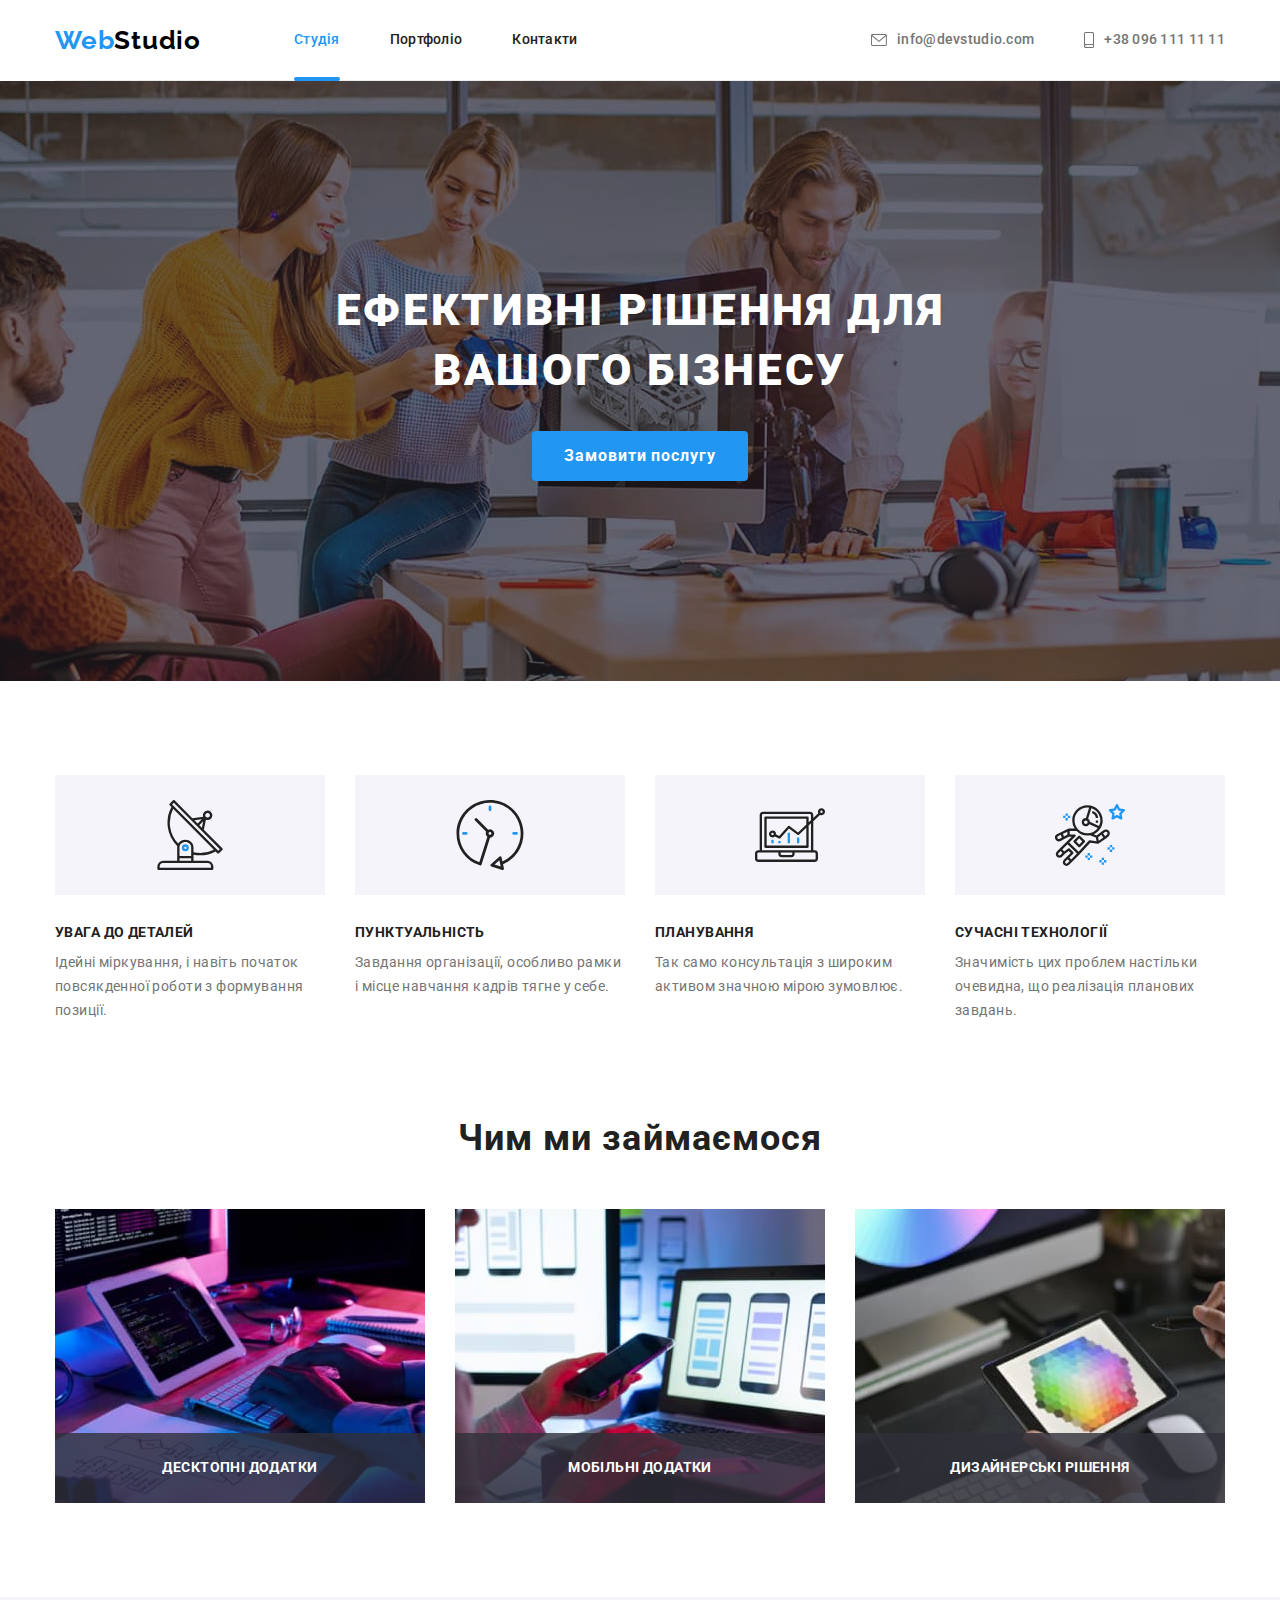
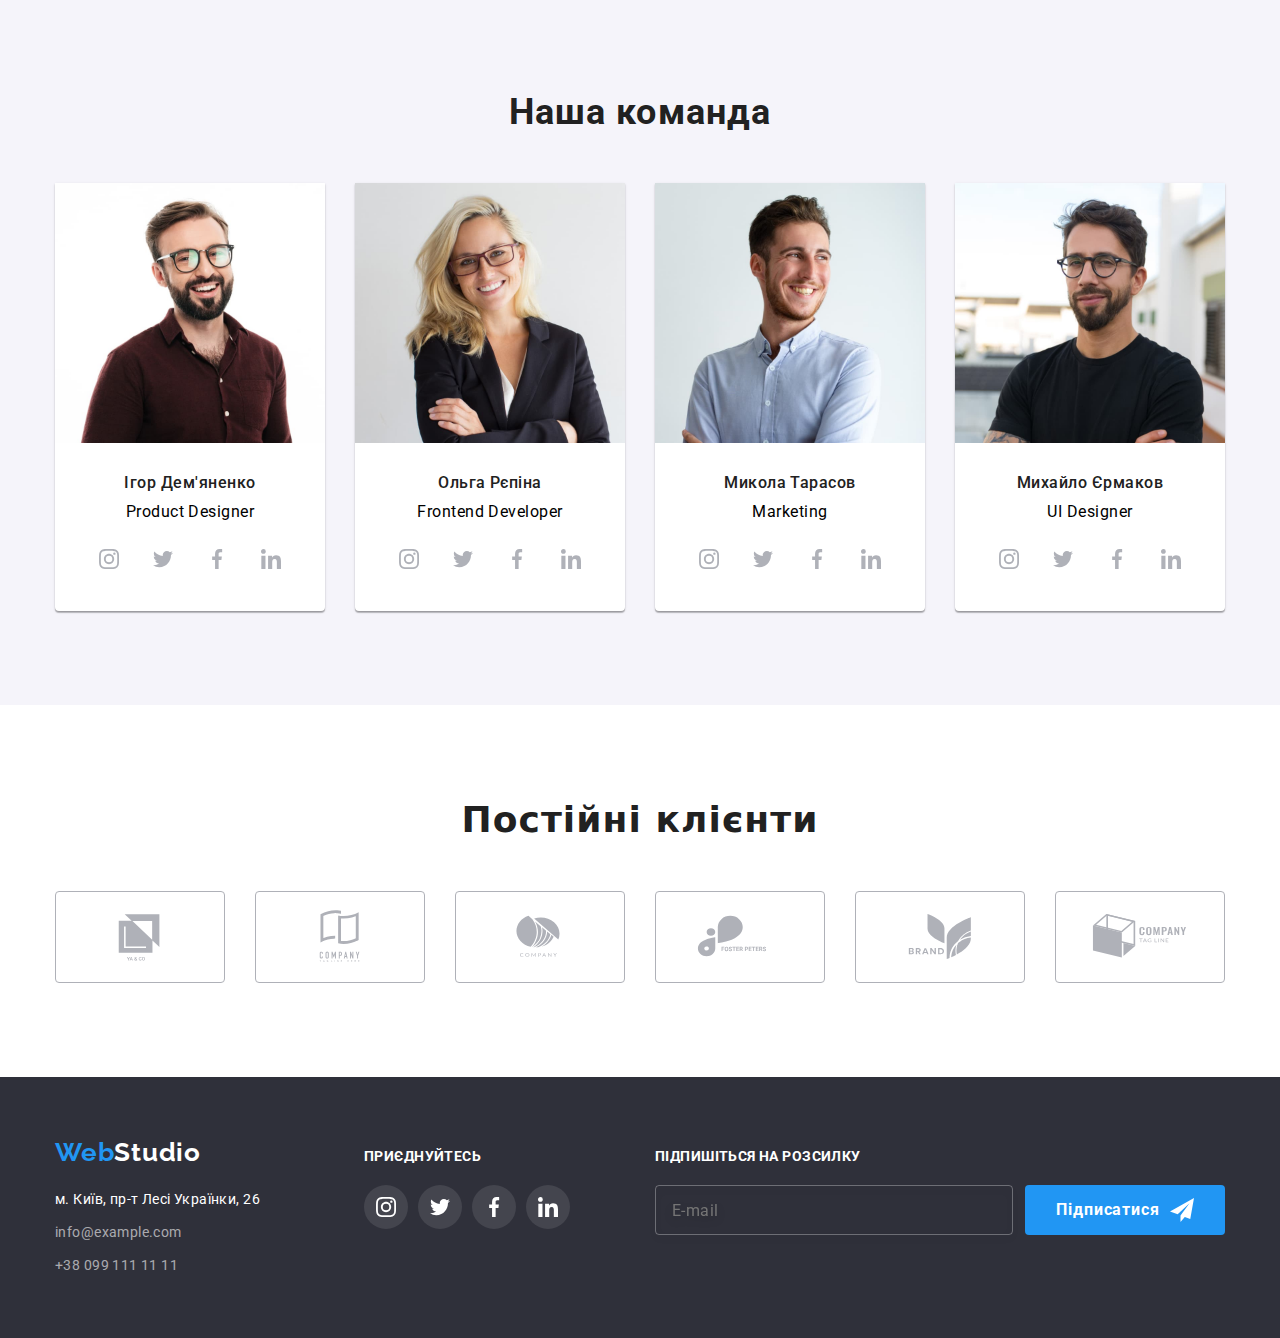
==== commit 5dcdcf07: "HW7-for-submit-final" ====
--- a/index.html
+++ b/index.html
@@ -23,20 +23,20 @@
       <div class="container">
         <div class="page-header">
           <nav class="page-nav">
-            <a class="logo link" lang="en" href="">
+            <a class="logo" lang="en" href="">
               Web<span class="logo__page-nav">Studio</span></a
             >
-            <ul class="site-nav list">
-              <li class="site-nav__item"><a class="site-nav__link link site-nav__link--current" href="">Студія</a></li>
+            <ul class="site-nav">
+              <li class="site-nav__item"><a class="site-nav__link site-nav__link--current" href="">Студія</a></li>
               <li class="site-nav__item">
-                <a class="site-nav__link link" href="./portfolio.html">Портфоліо</a>
+                <a class="site-nav__link" href="./portfolio.html">Портфоліо</a>
               </li>
-              <li class="site-nav__item"><a class="site-nav__link link" href="">Контакти</a></li>
+              <li class="site-nav__item"><a class="site-nav__link" href="">Контакти</a></li>
             </ul>
           </nav>
-          <ul class="auth-nav list">
+          <ul class="auth-nav">
             <li class="auth-nav__item">
-              <a class="auth-nav__link link" href="mailto:info@devstudio.com">
+              <a class="auth-nav__link" href="mailto:info@devstudio.com">
                 <svg width="16px" height="12px" class="auth-nav__icon">
                   <use href="./images/icons.svg#icon-envelope"></use>
                 </svg>
@@ -44,7 +44,7 @@
               >
             </li>
             <li class="auth-nav__item">
-              <a class="auth-nav__link link" href="tel:+380961111111">
+              <a class="auth-nav__link" href="tel:+380961111111">
                 <svg class="auth-nav__icon" width="10" height="16">
                   <use href="./images/icons.svg#icon-smartphone"></use>
                 </svg>
@@ -70,7 +70,7 @@
       <section class="section-principles">
         <div class="container">
           <h2 class="visually-hidden">Our principles</h2>
-          <ul class="section-principles__list list">
+          <ul class="section-principles__list">
             <li class="section-principles__item">
               <div class="section-principles__thumb">
                 <svg width="70px" height="70px">
@@ -125,7 +125,7 @@
       <section class="section-activity">
         <div class="container">
           <h2 class="section-activity__title">Чим ми займаємося</h2>
-          <ul class="section-activity__list list">
+          <ul class="section-activity__list">
             <li class="section-activity__item">
               <img
                 src="./images/1.jpg"
@@ -157,7 +157,7 @@
       <section class="section-comand">
         <div class="container">
           <h2 class="section-comand__title">Наша команда</h2>
-          <ul class="section-comand__list list">
+          <ul class="section-comand__list">
             <li class="section-comand__item">
               <img
                 src="./images/id.jpg"
@@ -168,7 +168,7 @@
               <div class="section-comand__designers">
                 <h3 class="section-comand__name">Ігор Дем'яненко</h3>
                 <p class="section-comand__position" lang="en">Product Designer</p>
-                <ul class="socials-list__section-comand list">
+                <ul class="socials-list__section-comand">
                   <li class="socials-item__section-comand">
                     <a class="socials-link__section-comand" href="">
                       <svg class="section-comand__socials-pictogram" width="20px" height="20px">
@@ -210,7 +210,7 @@
               <div class="section-comand__designers">
                 <h3 class="section-comand__name">Ольга Рєпіна</h3>
                 <p class="section-comand__position" lang="en">Frontend Developer</p>
-                <ul class="socials-list__section-comand list">
+                <ul class="socials-list__section-comand">
                   <li class="socials-item__section-comand">
                     <a class="socials-link__section-comand" href="">
                       <svg class="section-comand__socials-pictogram" width="20px" height="20px">
@@ -253,7 +253,7 @@
                 <h3 class="section-comand__name">Микола Тарасов</h3>
                 <p class="section-comand__position" lang="en">Marketing</p>
 
-                <ul class="socials-list__section-comand list">
+                <ul class="socials-list__section-comand">
                   <li class="socials-item__section-comand">
                     <a class="socials-link__section-comand" href="">
                       <svg class="section-comand__socials-pictogram" width="20px" height="20px">
@@ -295,7 +295,7 @@
               <div class="section-comand__designers">
                 <h3 class="section-comand__name">Михайло Єрмаков</h3>
                 <p class="section-comand__position" lang="en">UI Designer</p>
-                <ul class="socials-list__section-comand list">
+                <ul class="socials-list__section-comand">
                   <li class="socials-item__section-comand">
                     <a class="socials-link__section-comand" href="">
                       <svg class="section-comand__socials-pictogram" width="20px" height="20px">
@@ -334,7 +334,7 @@
       <section class="section-clients">
         <div class="container">
           <h2 class="section-clients__title">Постійні клієнти</h2>
-          <ul class="section-clients__list list">
+          <ul class="section-clients__list">
             <li class="section-clients__item">
               <a class="section-clients__link" href="">
                 <svg class="section-clients__icon">
@@ -385,16 +385,16 @@
       <div class="container page-footer__wrap">
         <div class="page-footer__contacts">
           <div class="logo__page-footer">
-            <a class="logo link" lang="en" href=""
+            <a class="logo" lang="en" href=""
               >Web<span class="logo__page-footer--bottom">Studio</span></a
             >
           </div>
           <!--Contacts-->
           <address class="page-footer__adress">
-            <ul class="page-footer__contacts-list list">
+            <ul class="page-footer__contacts-list">
               <li class="page-footer__map">
                 <a
-                  class="page-footer__map-link page-footer__map-link--white link"
+                  class="page-footer__map-link page-footer__map-link--white"
                   href="https://goo.gl/maps/4PBvdfhSK9omXk1a7"
                   target="_blank"
                   rel="noopener noreferrer nofollow"
@@ -402,12 +402,12 @@
                 >
               </li>
               <li class="page-footer__mail">
-                <a class="page-footer__mail-link page-footer__mail-link--grey link" href="mailto:info@example.com"
+                <a class="page-footer__mail-link page-footer__mail-link--grey" href="mailto:info@example.com"
                   >info@example.com</a
                 >
               </li>
               <li class="page-footer__tel">
-                <a class="page-footer__tel-link page-footer__tel-link--grey link" href="tel:+380991111111">+38 099 111 11 11</a>
+                <a class="page-footer__tel-link page-footer__tel-link--grey" href="tel:+380991111111">+38 099 111 11 11</a>
               </li>
             </ul>
           </address>
@@ -415,7 +415,7 @@
         <!-- Social links -->
         <div class="socials">
           <p class="socials-list__title">Приєднуйтесь</p>
-          <ul class="socials-list__footer list">
+          <ul class="socials-list__footer">
             <li class="socials-item__footer">
               <a class="socials-link__footer socials-link__footer--bgc" href="">
                 <svg class="socials-image--bottom" width="20px" height="20px">
@@ -432,7 +432,7 @@
             </li>
             <li class="socials-item__footer">
               <a class="socials-link__footer socials-link__footer--bgc" href="">
-                <svg class="socials-image--bottom width="20px" height="20px">
+                <svg class="socials-image--bottom" width="20px" height="20px">
                   <use href="./images/icons.svg#icon-facebook"></use>
                 </svg>
               </a>
@@ -517,7 +517,7 @@
             <span class="checkbox__text"
               >Погоджуюся з розсилкою та приймаю
               <a
-                class="checkbox__link link "
+                class="checkbox__link"
                 href="./conditions.html"
                 target="_blank"
                 >Умови договору</a
--- a/css/main.min.css
+++ b/css/main.min.css
@@ -1 +1 @@
-.link{text-decoration:none}.list{padding:0;margin:0;list-style:none}.visually-hidden{position:absolute;white-space:nowrap;width:1px;height:1px;overflow:hidden;border:0;padding:0;clip:rect(0 0 0 0);-webkit-clip-path:inset(50%);clip-path:inset(50%);margin:-1px}h1,h2,h3,ul,p{margin:0;padding:0}img{display:block;max-width:100%;height:auto}.container{width:1200px;padding-left:15px;padding-right:15px;margin:0 auto}.page-header{display:-webkit-box;display:-ms-flexbox;display:flex;border-bottom:1px solid #ececec}.page-nav{display:-webkit-box;display:-ms-flexbox;display:flex;-webkit-box-align:center;-ms-flex-align:center;align-items:center}.site-nav{display:-webkit-box;display:-ms-flexbox;display:flex;-webkit-box-align:center;-ms-flex-align:center;align-items:center;font-family:Roboto,sans-serif;font-weight:500;line-height:1.14;letter-spacing:.02em;font-size:14px}.site-nav__item{position:relative}.site-nav__item:not(:last-child){margin-right:50px}.site-nav__link{display:block;padding-top:32px;padding-bottom:32px;color:#212121;-webkit-transition:color 250ms cubic-bezier(0.4, 0, 0.2, 1);transition:color 250ms cubic-bezier(0.4, 0, 0.2, 1)}.site-nav__link:hover,.site-nav__link:focus{color:#2196f3}.site-nav__link--current{color:#2196f3}.site-nav__link--current::after{position:absolute;bottom:-1px;left:0;content:"";width:100%;height:4px;background-color:#2196f3;border-radius:2px}.auth-nav{display:-webkit-box;display:-ms-flexbox;display:flex;-webkit-box-align:center;-ms-flex-align:center;align-items:center;margin-left:auto;font-family:Roboto,sans-serif;font-weight:500;line-height:1.14;letter-spacing:.02em;font-size:14px}.auth-nav__item:not(:last-child){margin-right:50px}.auth-nav__link{display:-webkit-box;display:-ms-flexbox;display:flex;-webkit-box-align:center;-ms-flex-align:center;align-items:center;padding-top:32px;padding-bottom:32px;color:#757575;-webkit-transition:color 250ms cubic-bezier(0.4, 0, 0.2, 1);transition:color 250ms cubic-bezier(0.4, 0, 0.2, 1)}.auth-nav__icon{margin-right:10px;fill:currentColor}.auth-nav__link:hover,.auth-nav__link:focus{color:#2196f3}.auth-nav__icon:hover,.auth-nav__icon:focus{fill:#2196f3}.logo{margin-right:93px;padding-top:24px;padding-bottom:24px;color:#2196f3;font-family:Raleway,sans-serif;font-weight:700;font-size:26px;line-height:1.19;letter-spacing:.03em}.logo__page-nav{color:#000}.logo__page-footer{margin-right:auto;margin-bottom:20px;margin-left:0}.logo__page-footer--bottom{color:#fff}.section-hero{max-width:1600px;height:600px;margin-left:auto;margin-right:auto;background-image:-webkit-gradient(linear, left top, right top, from(rgba(47, 48, 58, 0.4)), to(rgba(47, 48, 58, 0.4))),url(../images/background.jpg);background-image:linear-gradient(to right, rgba(47, 48, 58, 0.4), rgba(47, 48, 58, 0.4)),url(../images/background.jpg);background-color:#c4c4c4;background-size:cover;background-repeat:no-repeat;background-position:center;padding-top:200px;padding-bottom:200px;text-align:center}.section-hero__title{margin-bottom:30px;margin-left:auto;margin-right:auto;width:696px;font-family:Roboto,sans-serif;font-weight:900;font-size:44px;line-height:1.36;letter-spacing:.06em;text-transform:uppercase;color:#fff}.button{display:inline-block;min-width:216px;border-radius:4px;padding:10px 32px;text-align:center;margin-right:auto;margin-left:auto;border:none;font-family:Roboto,sans-serif;font-weight:700;line-height:1.88;letter-spacing:.06em;color:#fff;background-color:#2196f3;font-size:16px;-webkit-transition:background-color 250ms cubic-bezier(0.4, 0, 0.2, 1);transition:background-color 250ms cubic-bezier(0.4, 0, 0.2, 1);cursor:pointer}.button:hover,.button:focus{background-color:#188ce8}.button__subscribe{display:-webkit-box;display:-ms-flexbox;display:flex;-webkit-box-align:center;-ms-flex-align:center;align-items:center;-webkit-box-pack:center;-ms-flex-pack:center;justify-content:center;padding:10px 28px;min-width:200px;height:50px}.button__subscribe::after{content:"";background-image:url(../images/telegram.svg);background-size:contain;background-repeat:no-repeat;display:-webkit-box;display:-ms-flexbox;display:flex;width:24px;height:24px;margin-left:10px}.button__modal--close{-webkit-transition:fill 250ms cubic-bezier(0.4, 0, 0.2, 1),border-color 250ms cubic-bezier(0.4, 0, 0.2, 1);transition:fill 250ms cubic-bezier(0.4, 0, 0.2, 1),border-color 250ms cubic-bezier(0.4, 0, 0.2, 1);position:absolute;top:8px;right:8px;display:-webkit-box;display:-ms-flexbox;display:flex;-webkit-box-align:center;-ms-flex-align:center;align-items:center;-webkit-box-pack:center;-ms-flex-pack:center;justify-content:center;width:30px;height:30px;cursor:pointer;background:#fff;border:1px solid rgba(0,0,0,.1);border-radius:50%}.button__modal--close:hover,.button__modal--close:focus{fill:#2196f3;border-color:#2196f3}.button__modal--submit{display:-webkit-box;display:-ms-flexbox;display:flex;-webkit-box-align:center;-ms-flex-align:center;align-items:center;-webkit-box-pack:center;-ms-flex-pack:center;justify-content:center;font-family:Roboto,sans-serif;-webkit-box-shadow:0px 4px 4px rgba(0,0,0,.15);box-shadow:0px 4px 4px rgba(0,0,0,.15);border-radius:4px}.section-principles{padding-top:94px;padding-bottom:94px}.section-principles__list{display:-webkit-box;display:-ms-flexbox;display:flex;-webkit-box-pack:justify;-ms-flex-pack:justify;justify-content:space-between;padding:0}.section-principles__item{-ms-flex-preferred-size:calc((100% - 90px)/4);flex-basis:calc((100% - 90px)/4)}.section-principles__item:not(:last-child){margin-right:30px}.section-principles__title{margin:0px 0px 10px 0px;font-family:Roboto,sans-serif;font-size:14px;font-weight:700;line-height:1.14;letter-spacing:.03em;text-transform:uppercase;color:#212121}.section-principles__text{margin:0;font-family:Roboto,sans-serif;line-height:1.71;letter-spacing:.03em;color:#757575;font-size:14px}.section-principles__thumb{display:-webkit-box;display:-ms-flexbox;display:flex;-webkit-box-align:center;-ms-flex-align:center;align-items:center;-webkit-box-pack:center;-ms-flex-pack:center;justify-content:center;-ms-flex-preferred-size:calc((100% - 90px)/4);flex-basis:calc((100% - 90px)/4);height:120px;background-color:#f5f4fa;margin-bottom:30px}.section-activity{padding-bottom:94px}.section-activity__title{margin-bottom:50px;font-family:Roboto,sans-serif;font-weight:700;font-size:36px;line-height:1.17;text-align:center;letter-spacing:.03em;color:#212121}.section-activity__list{display:-webkit-box;display:-ms-flexbox;display:flex;-webkit-box-pack:justify;-ms-flex-pack:justify;justify-content:space-between}.section-activity__item{position:relative;-ms-flex-preferred-size:calc((100% - 60px)/3);flex-basis:calc((100% - 60px)/3)}.section-activity__item:not(:last-child){margin-right:30px}.section-activity__text{position:absolute;bottom:0;display:-webkit-box;display:-ms-flexbox;display:flex;-webkit-box-align:center;-ms-flex-align:center;align-items:center;-webkit-box-pack:center;-ms-flex-pack:center;justify-content:center;width:100%;height:70px;background-color:rgba(47,48,58,.8);font-family:Roboto,sans-serif;font-weight:700;font-size:14px;line-height:1.14;text-align:center;letter-spacing:.03em;text-transform:uppercase;color:#fff}.socials-list__section-comand,.socials-list__footer{display:-webkit-box;display:-ms-flexbox;display:flex;-webkit-box-align:center;-ms-flex-align:center;align-items:center;-webkit-box-pack:center;-ms-flex-pack:center;justify-content:center;text-align:center;width:206px}.socials-list__title{margin-bottom:20px;font-family:Roboto,sans-serif;font-weight:700;font-size:14px;line-height:1.14;letter-spacing:.03em;text-transform:uppercase;color:#fff}.socials{margin-right:auto}.socials-item__section-comand,.socials-item__footer{display:-webkit-box;display:-ms-flexbox;display:flex;-ms-flex-preferred-size:calc((100% - 30px)/4);flex-basis:calc((100% - 30px)/4);height:44px;-webkit-box-align:center;-ms-flex-align:center;align-items:center;-webkit-box-pack:center;-ms-flex-pack:center;justify-content:center}.socials-item__section-comand:not(:last-child),.socials-item__footer:not(:last-child){margin-right:10px}.socials-link__section-comand,.socials-link__footer{display:-webkit-box;display:-ms-flexbox;display:flex;-webkit-box-align:center;-ms-flex-align:center;align-items:center;-webkit-box-pack:center;-ms-flex-pack:center;justify-content:center;fill:#afb1b8;border-radius:50%;width:44px;height:44px;-webkit-transition:fill 250ms cubic-bezier(0.4, 0, 0.2, 1),background-color 250ms cubic-bezier(0.4, 0, 0.2, 1);transition:fill 250ms cubic-bezier(0.4, 0, 0.2, 1),background-color 250ms cubic-bezier(0.4, 0, 0.2, 1)}.socials-link__section-comand:hover,.socials-link__section-comand:focus,.socials-link__footer:hover,.socials-link__footer:focus{background-color:#2196f3;fill:#fff}.socials-link__footer--bgc{background-color:rgba(255,255,255,.1)}.socials-image--bottom{fill:#fff}.section-comand{padding:94px 0;background-color:var(--back-ground-color-third)}.section-comand__title{margin-bottom:50px;font-family:Roboto,sans-serif;font-weight:700;font-size:36px;line-height:1.17;text-align:center;letter-spacing:.03em;color:#212121}.section-comand__list{display:-webkit-box;display:-ms-flexbox;display:flex;text-align:center}.section-comand__item{-ms-flex-preferred-size:calc((100% - 90px)/4);flex-basis:calc((100% - 90px)/4);background-color:#fff;-webkit-box-shadow:0px 1px 3px rgba(0,0,0,.12),0px 1px 1px rgba(0,0,0,.14),0px 2px 1px rgba(0,0,0,.2);box-shadow:0px 1px 3px rgba(0,0,0,.12),0px 1px 1px rgba(0,0,0,.14),0px 2px 1px rgba(0,0,0,.2);border-radius:0px 0px 4px 4px}.section-comand__item:not(:last-child){margin-right:30px}.section-comand__designers{padding:30px 32px}.section-comand__name{margin-bottom:10px;font-family:Roboto,sans-serif;font-weight:500;line-height:1.19;letter-spacing:.03em;color:#212121;font-size:16px}.section-comand__position{font-family:Roboto,sans-serif;line-height:1.19;letter-spacing:.03em;font-size:16px;margin-bottom:16px}.section-clients{padding:94px 0}.section-clients__title{margin-bottom:50px;font-weight:700;font-size:36px;line-height:1.17;text-align:center;letter-spacing:.03em;color:#212121}.section-clients__list{display:-webkit-box;display:-ms-flexbox;display:flex}.section-clients__item{-ms-flex-preferred-size:calc((100% - 150px)/6);flex-basis:calc((100% - 150px)/6);height:92px}.section-clients__item:not(:last-child){margin-right:30px}.section-clients__link{display:-webkit-box;display:-ms-flexbox;display:flex;-webkit-box-pack:center;-ms-flex-pack:center;justify-content:center;-webkit-box-align:center;-ms-flex-align:center;align-items:center;width:100%;height:100%;color:#afb1b8;border:1px solid #afb1b8;border-radius:4px;outline:rgba(0,0,0,0);-webkit-transition:border 250ms cubic-bezier(0.4, 0, 0.2, 1),background-color 250ms cubic-bezier(0.4, 0, 0.2, 1);transition:border 250ms cubic-bezier(0.4, 0, 0.2, 1),background-color 250ms cubic-bezier(0.4, 0, 0.2, 1)}.section-clients__link:hover,.section-clients__link:focus{color:#2196f3;border:1px solid #2196f3}.section-clients__icon{width:106px;height:60px;fill:currentColor}.page-footer{padding-top:60px;padding-bottom:60px;font-family:Roboto,sans-serif;background-color:#2f303a}.page-footer__wrap{display:-webkit-box;display:-ms-flexbox;display:flex;-webkit-box-align:baseline;-ms-flex-align:baseline;align-items:baseline}.page-footer__contacts{margin-right:70px}.page-footer__adress{font-style:normal;font-size:14px}.page-footer__contacts-list{padding:0;line-height:1.71;letter-spacing:.03em}.page-footer__map,.page-footer__mail{margin-bottom:9px;color:#fff}.page-footer__map-link{-webkit-transition:color 250ms cubic-bezier(0.4, 0, 0.2, 1);transition:color 250ms cubic-bezier(0.4, 0, 0.2, 1)}.page-footer__map-link--white{color:#fff}.page-footer__map-link:hover,.page-footer__map-link:focus{color:#2196f3}.page-footer__mail-link,.page-footer__tel-link{-webkit-transition:color 250ms cubic-bezier(0.4, 0, 0.2, 1);transition:color 250ms cubic-bezier(0.4, 0, 0.2, 1)}.page-footer__mail-link--grey,.page-footer__tel-link--grey{color:rgba(255,255,255,.6)}.page-footer__mail-link:hover,.page-footer__mail-link:focus,.page-footer__tel-link:hover,.page-footer__tel-link:focus{color:#2196f3}.subscription{width:570px;height:86px}.subscription__title{margin-bottom:20px;font-family:Roboto,sans-serif;font-weight:700;font-size:14px;line-height:1.14;letter-spacing:.03em;text-transform:uppercase;color:#fff}.subscription__form{display:-webkit-box;display:-ms-flexbox;display:flex;-webkit-box-align:center;-ms-flex-align:center;align-items:center}.subscription__label{width:358px;margin-right:12px}.subscription__input{-webkit-transition:border-color 250ms cubic-bezier(0.4, 0, 0.2, 1);transition:border-color 250ms cubic-bezier(0.4, 0, 0.2, 1);padding:15px 16px;width:358px;height:50px;border:1px solid rgba(255,255,255,.3);-webkit-filter:drop-shadow(0px 4px 4px rgba(0, 0, 0, 0.15));filter:drop-shadow(0px 4px 4px rgba(0, 0, 0, 0.15));border-radius:4px;background-color:inherit;font-family:Roboto,sans-serif;font-style:normal;font-weight:400;font-size:16px;line-height:1.25;letter-spacing:.03em;color:rgba(255,255,255,.6)}.subscription__input:hover,.subscription__input:focus{border-color:#2196f3}.backdrop{position:fixed;top:0;left:0;background-color:rgba(0,0,0,.2);width:100%;height:100%;opacity:1;-webkit-transition:opacity 500ms cubic-bezier(0.4, 0, 0.2, 1);transition:opacity 500ms cubic-bezier(0.4, 0, 0.2, 1)}.backdrop.is-hidden{opacity:0;pointer-events:none}.backdrop.is-hidden .modal{-webkit-transform:translate(-50%, -50%) scale(0.5);transform:translate(-50%, -50%) scale(0.5)}.modal{position:absolute;top:50%;left:50%;padding:40px 40px;min-width:528px;min-height:581px;background-color:#fff;-webkit-box-shadow:0px 1px 3px rgba(0,0,0,.12),0px 1px 1px rgba(0,0,0,.14),0px 2px 1px rgba(0,0,0,.2);box-shadow:0px 1px 3px rgba(0,0,0,.12),0px 1px 1px rgba(0,0,0,.14),0px 2px 1px rgba(0,0,0,.2);border-radius:4px;-webkit-transform:translate(-50%, -50%) scale(1) rotate(1turn);transform:translate(-50%, -50%) scale(1) rotate(1turn);-webkit-transition:-webkit-transform 500ms cubic-bezier(0.4, 0, 0.2, 1);transition:-webkit-transform 500ms cubic-bezier(0.4, 0, 0.2, 1);transition:transform 500ms cubic-bezier(0.4, 0, 0.2, 1);transition:transform 500ms cubic-bezier(0.4, 0, 0.2, 1), -webkit-transform 500ms cubic-bezier(0.4, 0, 0.2, 1)}.modal__title{margin-bottom:12px;font-family:Roboto,sans-serif;font-weight:700;font-size:20px;line-height:1.15;text-align:center;letter-spacing:.03em;color:#212121}.modal__form{width:100%;height:100%}.modal__label{display:block;position:relative}.modal__content{display:block;margin-bottom:4px;font-size:12px;line-height:1.17;letter-spacing:.01em;color:#757575}.modal__input{display:block;width:448px;height:40px;padding:12px 42px;margin-bottom:10px;border:1px solid rgba(33,33,33,.2);border-radius:4px;-webkit-transition:border-color 250ms cubic-bezier(0.4, 0, 0.2, 1);transition:border-color 250ms cubic-bezier(0.4, 0, 0.2, 1);outline:none}.modal__input:hover,.modal__input:focus{border-color:#2196f3}.modal__icon{position:absolute;top:50%;left:15px;-webkit-transition:fill 250ms cubic-bezier(0.4, 0, 0.2, 1);transition:fill 250ms cubic-bezier(0.4, 0, 0.2, 1)}.modal__input--area{display:block;width:448px;height:120px;padding:12px 16px;margin-bottom:20px;resize:none;border:1px solid rgba(33,33,33,.2);border-radius:4px;font-family:Roboto,sans-serif;font-style:normal;font-weight:400;font-size:12px;line-height:1.17;letter-spacing:.01em;color:rgba(117,117,117,.5);-webkit-transition:border-color 250ms cubic-bezier(0.4, 0, 0.2, 1);transition:border-color 250ms cubic-bezier(0.4, 0, 0.2, 1);outline:none}.modal__input--area:hover,.modal__input--area:focus{border-color:#2196f3}.modal__input:hover+.modal__icon,.modal__input:focus+.modal__icon{fill:#2196f3}.checkbox__label{display:-webkit-box;display:-ms-flexbox;display:flex;-webkit-box-align:center;-ms-flex-align:center;align-items:center;-webkit-box-pack:center;-ms-flex-pack:center;justify-content:center;margin-bottom:30px}.checkbox__icon{display:inline-block;margin-right:8px;width:16px;height:15px;border:2px solid #212121;border-radius:2px;background-image:url(../images/checkbox.svg);background-repeat:no-repeat;background-size:contain}.checkbox__text{font-family:Roboto,sans-serif;color:#757575;font-size:14px;line-height:1.71;letter-spacing:.03em}.checkbox__link{color:#2196f3;text-decoration:none;font-size:14px;line-height:1.71;letter-spacing:.03em}.checkbox__link::after{content:" ";width:112px;height:1px;background-color:#2196f3;display:block;margin-left:auto}.checkbox__input:checked+.checkbox__icon{background-color:#2196f3}.checkbox__input:focus+.checkbox__icon{border-color:#2196f3}/*# sourceMappingURL=main.min.css.map */+.visually-hidden{position:absolute;white-space:nowrap;width:1px;height:1px;overflow:hidden;border:0;padding:0;clip:rect(0 0 0 0);-webkit-clip-path:inset(50%);clip-path:inset(50%);margin:-1px}h1,h2,h3,ul,p{margin:0;padding:0}img{display:block;max-width:100%;height:auto}.container{width:1200px;padding-left:15px;padding-right:15px;margin:0 auto}.projects-card__link,.checkbox__link,.page-footer__mail-link,.page-footer__tel-link,.page-footer__map-link,.section-clients__link,.logo,.auth-nav__link,.site-nav__link{text-decoration:none}.projects-card__list,.projects__button-list,.page-footer__contacts-list,.section-clients__list,.section-comand__list,.socials-list__section-comand,.socials-list__footer,.section-activity__list,.section-principles__list,.auth-nav,.site-nav{padding:0;margin:0;list-style:none}.page-header{display:-webkit-box;display:-ms-flexbox;display:flex;border-bottom:1px solid #ececec}.page-nav{display:-webkit-box;display:-ms-flexbox;display:flex;-webkit-box-align:center;-ms-flex-align:center;align-items:center}.site-nav{display:-webkit-box;display:-ms-flexbox;display:flex;-webkit-box-align:center;-ms-flex-align:center;align-items:center;font-family:Roboto,sans-serif;font-weight:500;line-height:1.14;letter-spacing:.02em;font-size:14px}.site-nav__item{position:relative}.site-nav__item:not(:last-child){margin-right:50px}.site-nav__link{display:block;padding-top:32px;padding-bottom:32px;color:#212121;-webkit-transition:color 250ms cubic-bezier(0.4, 0, 0.2, 1);transition:color 250ms cubic-bezier(0.4, 0, 0.2, 1)}.site-nav__link:hover,.site-nav__link:focus{color:#2196f3}.site-nav .site-nav__link--current{color:#2196f3}.site-nav .site-nav__link--current::after{position:absolute;bottom:-1px;left:0;content:"";width:100%;height:4px;background-color:#2196f3;border-radius:2px}.auth-nav{display:-webkit-box;display:-ms-flexbox;display:flex;-webkit-box-align:center;-ms-flex-align:center;align-items:center;margin-left:auto;font-family:Roboto,sans-serif;font-weight:500;line-height:1.14;letter-spacing:.02em;font-size:14px}.auth-nav__item:not(:last-child){margin-right:50px}.auth-nav__link{display:-webkit-box;display:-ms-flexbox;display:flex;-webkit-box-align:center;-ms-flex-align:center;align-items:center;padding-top:32px;padding-bottom:32px;color:#757575;-webkit-transition:color 250ms cubic-bezier(0.4, 0, 0.2, 1);transition:color 250ms cubic-bezier(0.4, 0, 0.2, 1)}.auth-nav__icon{margin-right:10px;fill:currentColor}.auth-nav__link:hover,.auth-nav__link:focus{color:#2196f3}.auth-nav__icon:hover,.auth-nav__icon:focus{fill:#2196f3}.logo{margin-right:93px;padding-top:24px;padding-bottom:24px;color:#2196f3;font-family:Raleway,sans-serif;font-weight:700;font-size:26px;line-height:1.19;letter-spacing:.03em}.logo__page-nav{color:#000}.logo__page-footer{margin-right:auto;margin-bottom:20px;margin-left:0}.logo__page-footer--bottom{color:#fff}.section-hero{max-width:1600px;height:600px;margin-left:auto;margin-right:auto;background-image:-webkit-gradient(linear, left top, right top, from(rgba(47, 48, 58, 0.4)), to(rgba(47, 48, 58, 0.4))),url(../images/background.jpg);background-image:linear-gradient(to right, rgba(47, 48, 58, 0.4), rgba(47, 48, 58, 0.4)),url(../images/background.jpg);background-color:#c4c4c4;background-size:cover;background-repeat:no-repeat;background-position:center;padding-top:200px;padding-bottom:200px;text-align:center}.section-hero__title{margin-bottom:30px;margin-left:auto;margin-right:auto;width:696px;font-family:Roboto,sans-serif;font-weight:900;font-size:44px;line-height:1.36;letter-spacing:.06em;text-transform:uppercase;color:#fff}.button{display:inline-block;min-width:216px;border-radius:4px;padding:10px 32px;text-align:center;margin-right:auto;margin-left:auto;border:none;font-family:Roboto,sans-serif;font-weight:700;line-height:1.88;letter-spacing:.06em;color:#fff;background-color:#2196f3;font-size:16px;-webkit-transition:background-color 250ms cubic-bezier(0.4, 0, 0.2, 1);transition:background-color 250ms cubic-bezier(0.4, 0, 0.2, 1);cursor:pointer}.button:hover,.button:focus{background-color:#188ce8}.button__subscribe{display:-webkit-box;display:-ms-flexbox;display:flex;-webkit-box-align:center;-ms-flex-align:center;align-items:center;-webkit-box-pack:center;-ms-flex-pack:center;justify-content:center;padding:10px 28px;min-width:200px;height:50px}.button__subscribe::after{content:"";background-image:url(../images/telegram.svg);background-size:contain;background-repeat:no-repeat;display:-webkit-box;display:-ms-flexbox;display:flex;width:24px;height:24px;margin-left:10px}.button__modal--close{-webkit-transition:fill 250ms cubic-bezier(0.4, 0, 0.2, 1),border-color 250ms cubic-bezier(0.4, 0, 0.2, 1);transition:fill 250ms cubic-bezier(0.4, 0, 0.2, 1),border-color 250ms cubic-bezier(0.4, 0, 0.2, 1);position:absolute;top:8px;right:8px;display:-webkit-box;display:-ms-flexbox;display:flex;-webkit-box-align:center;-ms-flex-align:center;align-items:center;-webkit-box-pack:center;-ms-flex-pack:center;justify-content:center;width:30px;height:30px;cursor:pointer;background:#fff;border:1px solid rgba(0,0,0,.1);border-radius:50%}.button__modal--close:hover,.button__modal--close:focus{fill:#2196f3;border-color:#2196f3}.button__modal--submit{display:-webkit-box;display:-ms-flexbox;display:flex;-webkit-box-align:center;-ms-flex-align:center;align-items:center;-webkit-box-pack:center;-ms-flex-pack:center;justify-content:center;font-family:Roboto,sans-serif;-webkit-box-shadow:0px 4px 4px rgba(0,0,0,.15);box-shadow:0px 4px 4px rgba(0,0,0,.15);border-radius:4px}.button-projects{padding:6px 22px;font-size:14px;font-family:Roboto,sans-serif;font-weight:500;line-height:1.62;text-align:center;letter-spacing:.03em;color:#212121;border-style:none;background-color:#f5f4fa;border-radius:4px;cursor:pointer;-webkit-transition:background-color 250ms cubic-bezier(0.4, 0, 0.2, 1);transition:background-color 250ms cubic-bezier(0.4, 0, 0.2, 1)}.button-projects:hover,.button-projects:focus{color:#fff;background-color:#2196f3;-webkit-box-shadow:0px 3px 1px rgba(0,0,0,.1),0px 1px 2px rgba(0,0,0,.08),0px 2px 2px rgba(0,0,0,.12);box-shadow:0px 3px 1px rgba(0,0,0,.1),0px 1px 2px rgba(0,0,0,.08),0px 2px 2px rgba(0,0,0,.12)}.button-projects--current{background-color:#2196f3;color:#fff}.section-principles{padding-top:94px;padding-bottom:94px}.section-principles__list{display:-webkit-box;display:-ms-flexbox;display:flex;-webkit-box-pack:justify;-ms-flex-pack:justify;justify-content:space-between;padding:0}.section-principles__item{-ms-flex-preferred-size:calc((100% - 90px)/4);flex-basis:calc((100% - 90px)/4)}.section-principles__item:not(:last-child){margin-right:30px}.section-principles__title{margin:0px 0px 10px 0px;font-family:Roboto,sans-serif;font-size:14px;font-weight:700;line-height:1.14;letter-spacing:.03em;text-transform:uppercase;color:#212121}.section-principles__text{margin:0;font-family:Roboto,sans-serif;line-height:1.71;letter-spacing:.03em;color:#757575;font-size:14px}.section-principles__thumb{display:-webkit-box;display:-ms-flexbox;display:flex;-webkit-box-align:center;-ms-flex-align:center;align-items:center;-webkit-box-pack:center;-ms-flex-pack:center;justify-content:center;-ms-flex-preferred-size:calc((100% - 90px)/4);flex-basis:calc((100% - 90px)/4);height:120px;background-color:#f5f4fa;margin-bottom:30px}.section-activity{padding-bottom:94px}.section-activity__title{margin-bottom:50px;font-family:Roboto,sans-serif;font-weight:700;font-size:36px;line-height:1.17;text-align:center;letter-spacing:.03em;color:#212121}.section-activity__list{display:-webkit-box;display:-ms-flexbox;display:flex;-webkit-box-pack:justify;-ms-flex-pack:justify;justify-content:space-between}.section-activity__item{position:relative;-ms-flex-preferred-size:calc((100% - 60px)/3);flex-basis:calc((100% - 60px)/3)}.section-activity__item:not(:last-child){margin-right:30px}.section-activity__text{position:absolute;bottom:0;display:-webkit-box;display:-ms-flexbox;display:flex;-webkit-box-align:center;-ms-flex-align:center;align-items:center;-webkit-box-pack:center;-ms-flex-pack:center;justify-content:center;width:100%;height:70px;background-color:rgba(47,48,58,.8);font-family:Roboto,sans-serif;font-weight:700;font-size:14px;line-height:1.14;text-align:center;letter-spacing:.03em;text-transform:uppercase;color:#fff}.socials-list__section-comand,.socials-list__footer{display:-webkit-box;display:-ms-flexbox;display:flex;-webkit-box-align:center;-ms-flex-align:center;align-items:center;-webkit-box-pack:center;-ms-flex-pack:center;justify-content:center;text-align:center;width:206px}.socials-list__title{margin-bottom:20px;font-family:Roboto,sans-serif;font-weight:700;font-size:14px;line-height:1.14;letter-spacing:.03em;text-transform:uppercase;color:#fff}.socials{margin-right:auto}.socials-item__section-comand,.socials-item__footer{display:-webkit-box;display:-ms-flexbox;display:flex;-ms-flex-preferred-size:calc((100% - 30px)/4);flex-basis:calc((100% - 30px)/4);height:44px;-webkit-box-align:center;-ms-flex-align:center;align-items:center;-webkit-box-pack:center;-ms-flex-pack:center;justify-content:center}.socials-item__section-comand:not(:last-child),.socials-item__footer:not(:last-child){margin-right:10px}.socials-link__section-comand,.socials-link__footer{display:-webkit-box;display:-ms-flexbox;display:flex;-webkit-box-align:center;-ms-flex-align:center;align-items:center;-webkit-box-pack:center;-ms-flex-pack:center;justify-content:center;fill:#afb1b8;border-radius:50%;width:44px;height:44px;-webkit-transition:fill 250ms cubic-bezier(0.4, 0, 0.2, 1),background-color 250ms cubic-bezier(0.4, 0, 0.2, 1);transition:fill 250ms cubic-bezier(0.4, 0, 0.2, 1),background-color 250ms cubic-bezier(0.4, 0, 0.2, 1)}.socials-link__section-comand:hover,.socials-link__section-comand:focus,.socials-link__footer:hover,.socials-link__footer:focus{background-color:#2196f3;fill:#fff}.socials-link__footer--bgc{background-color:rgba(255,255,255,.1)}.socials-image--bottom{fill:#fff}.section-comand{padding:94px 0;background-color:#f5f4fa}.section-comand__title{margin-bottom:50px;font-family:Roboto,sans-serif;font-weight:700;font-size:36px;line-height:1.17;text-align:center;letter-spacing:.03em;color:#212121}.section-comand__list{display:-webkit-box;display:-ms-flexbox;display:flex;text-align:center}.section-comand__item{-ms-flex-preferred-size:calc((100% - 90px)/4);flex-basis:calc((100% - 90px)/4);background-color:#fff;-webkit-box-shadow:0px 1px 3px rgba(0,0,0,.12),0px 1px 1px rgba(0,0,0,.14),0px 2px 1px rgba(0,0,0,.2);box-shadow:0px 1px 3px rgba(0,0,0,.12),0px 1px 1px rgba(0,0,0,.14),0px 2px 1px rgba(0,0,0,.2);border-radius:0px 0px 4px 4px}.section-comand__item:not(:last-child){margin-right:30px}.section-comand__designers{padding:30px 32px}.section-comand__name{margin-bottom:10px;font-family:Roboto,sans-serif;font-weight:500;line-height:1.19;letter-spacing:.03em;color:#212121;font-size:16px}.section-comand__position{font-family:Roboto,sans-serif;line-height:1.19;letter-spacing:.03em;font-size:16px;margin-bottom:16px}.section-clients{padding:94px 0}.section-clients__title{margin-bottom:50px;font-weight:700;font-size:36px;line-height:1.17;text-align:center;letter-spacing:.03em;color:#212121}.section-clients__list{display:-webkit-box;display:-ms-flexbox;display:flex}.section-clients__item{-ms-flex-preferred-size:calc((100% - 150px)/6);flex-basis:calc((100% - 150px)/6);height:92px}.section-clients__item:not(:last-child){margin-right:30px}.section-clients__link{display:-webkit-box;display:-ms-flexbox;display:flex;-webkit-box-pack:center;-ms-flex-pack:center;justify-content:center;-webkit-box-align:center;-ms-flex-align:center;align-items:center;width:100%;height:100%;color:#afb1b8;border:1px solid #afb1b8;border-radius:4px;outline:rgba(0,0,0,0);-webkit-transition:border 250ms cubic-bezier(0.4, 0, 0.2, 1),background-color 250ms cubic-bezier(0.4, 0, 0.2, 1);transition:border 250ms cubic-bezier(0.4, 0, 0.2, 1),background-color 250ms cubic-bezier(0.4, 0, 0.2, 1)}.section-clients__link:hover,.section-clients__link:focus{color:#2196f3;border:1px solid #2196f3}.section-clients__icon{width:106px;height:60px;fill:currentColor}.page-footer{padding-top:60px;padding-bottom:60px;font-family:Roboto,sans-serif;background-color:#2f303a}.page-footer__wrap{display:-webkit-box;display:-ms-flexbox;display:flex;-webkit-box-align:baseline;-ms-flex-align:baseline;align-items:baseline}.page-footer__contacts{margin-right:70px}.page-footer__adress{font-style:normal;font-size:14px}.page-footer__contacts-list{padding:0;line-height:1.71;letter-spacing:.03em}.page-footer__map,.page-footer__mail{margin-bottom:9px;color:#fff}.page-footer__map-link{-webkit-transition:color 250ms cubic-bezier(0.4, 0, 0.2, 1);transition:color 250ms cubic-bezier(0.4, 0, 0.2, 1)}.page-footer__map-link--white{color:#fff}.page-footer__map-link:hover,.page-footer__map-link:focus{color:#2196f3}.page-footer__mail-link,.page-footer__tel-link{-webkit-transition:color 250ms cubic-bezier(0.4, 0, 0.2, 1);transition:color 250ms cubic-bezier(0.4, 0, 0.2, 1)}.page-footer__mail-link--grey,.page-footer__tel-link--grey{color:rgba(255,255,255,.6)}.page-footer__mail-link:hover,.page-footer__mail-link:focus,.page-footer__tel-link:hover,.page-footer__tel-link:focus{color:#2196f3}.subscription{width:570px;height:86px}.subscription__title{margin-bottom:20px;font-family:Roboto,sans-serif;font-weight:700;font-size:14px;line-height:1.14;letter-spacing:.03em;text-transform:uppercase;color:#fff}.subscription__form{display:-webkit-box;display:-ms-flexbox;display:flex;-webkit-box-align:center;-ms-flex-align:center;align-items:center}.subscription__label{width:358px;margin-right:12px}.subscription__input{-webkit-transition:border-color 250ms cubic-bezier(0.4, 0, 0.2, 1);transition:border-color 250ms cubic-bezier(0.4, 0, 0.2, 1);padding:15px 16px;width:358px;height:50px;border:1px solid rgba(255,255,255,.3);-webkit-filter:drop-shadow(0px 4px 4px rgba(0, 0, 0, 0.15));filter:drop-shadow(0px 4px 4px rgba(0, 0, 0, 0.15));border-radius:4px;background-color:inherit;font-family:Roboto,sans-serif;font-style:normal;font-weight:400;font-size:16px;line-height:1.25;letter-spacing:.03em;color:rgba(255,255,255,.6)}.subscription__input:hover,.subscription__input:focus{border-color:#2196f3}.backdrop{position:fixed;top:0;left:0;background-color:rgba(0,0,0,.2);width:100%;height:100%;opacity:1;-webkit-transition:opacity 500ms cubic-bezier(0.4, 0, 0.2, 1);transition:opacity 500ms cubic-bezier(0.4, 0, 0.2, 1)}.backdrop.is-hidden{opacity:0;pointer-events:none}.backdrop.is-hidden .modal{-webkit-transform:translate(-50%, -50%) scale(0.5);transform:translate(-50%, -50%) scale(0.5)}.modal{position:absolute;top:50%;left:50%;padding:40px 40px;min-width:528px;min-height:581px;background-color:#fff;-webkit-box-shadow:0px 1px 3px rgba(0,0,0,.12),0px 1px 1px rgba(0,0,0,.14),0px 2px 1px rgba(0,0,0,.2);box-shadow:0px 1px 3px rgba(0,0,0,.12),0px 1px 1px rgba(0,0,0,.14),0px 2px 1px rgba(0,0,0,.2);border-radius:4px;-webkit-transform:translate(-50%, -50%) scale(1) rotate(1turn);transform:translate(-50%, -50%) scale(1) rotate(1turn);-webkit-transition:-webkit-transform 500ms cubic-bezier(0.4, 0, 0.2, 1);transition:-webkit-transform 500ms cubic-bezier(0.4, 0, 0.2, 1);transition:transform 500ms cubic-bezier(0.4, 0, 0.2, 1);transition:transform 500ms cubic-bezier(0.4, 0, 0.2, 1), -webkit-transform 500ms cubic-bezier(0.4, 0, 0.2, 1)}.modal__title{margin-bottom:12px;font-family:Roboto,sans-serif;font-weight:700;font-size:20px;line-height:1.15;text-align:center;letter-spacing:.03em;color:#212121}.modal__form{width:100%;height:100%}.modal__label{display:block;position:relative}.modal__content{display:block;margin-bottom:4px;font-size:12px;line-height:1.17;letter-spacing:.01em;color:#757575}.modal__input{display:block;width:448px;height:40px;padding:12px 42px;margin-bottom:10px;border:1px solid rgba(33,33,33,.2);border-radius:4px;-webkit-transition:border-color 250ms cubic-bezier(0.4, 0, 0.2, 1);transition:border-color 250ms cubic-bezier(0.4, 0, 0.2, 1);outline:none}.modal__input:hover,.modal__input:focus{border-color:#2196f3}.modal__icon{position:absolute;top:50%;left:15px;-webkit-transition:fill 250ms cubic-bezier(0.4, 0, 0.2, 1);transition:fill 250ms cubic-bezier(0.4, 0, 0.2, 1)}.modal__input--area{display:block;width:448px;height:120px;padding:12px 16px;margin-bottom:20px;resize:none;border:1px solid rgba(33,33,33,.2);border-radius:4px;font-family:Roboto,sans-serif;font-style:normal;font-weight:400;font-size:12px;line-height:1.17;letter-spacing:.01em;color:rgba(117,117,117,.5);-webkit-transition:border-color 250ms cubic-bezier(0.4, 0, 0.2, 1);transition:border-color 250ms cubic-bezier(0.4, 0, 0.2, 1);outline:none}.modal__input--area:hover,.modal__input--area:focus{border-color:#2196f3}.modal__input:hover+.modal__icon,.modal__input:focus+.modal__icon{fill:#2196f3}.checkbox__label{display:-webkit-box;display:-ms-flexbox;display:flex;-webkit-box-align:center;-ms-flex-align:center;align-items:center;-webkit-box-pack:center;-ms-flex-pack:center;justify-content:center;margin-bottom:30px}.checkbox__icon{display:inline-block;margin-right:8px;width:16px;height:15px;border:2px solid #212121;border-radius:2px;background-image:url(../images/checkbox.svg);background-repeat:no-repeat;background-size:contain}.checkbox__text{font-family:Roboto,sans-serif;color:#757575;font-size:14px;line-height:1.71;letter-spacing:.03em}.checkbox__link{color:#2196f3;text-decoration:none;font-size:14px;line-height:1.71;letter-spacing:.03em}.checkbox__link::after{content:" ";width:112px;height:1px;background-color:#2196f3;display:block;margin-left:auto}.checkbox__input:checked+.checkbox__icon{background-color:#2196f3}.checkbox__input:focus+.checkbox__icon{border-color:#2196f3}.projects{padding:94px 0px}.projects__title{margin-bottom:50px;font-family:Roboto,sans-serif;font-weight:700;font-size:36px;line-height:1.17;text-align:center;letter-spacing:.03em;color:#212121}.projects__button-list{display:-webkit-box;display:-ms-flexbox;display:flex;-webkit-box-pack:center;-ms-flex-pack:center;justify-content:center;margin-left:auto;margin-right:auto;margin-bottom:50px}.projects__button-item:not(:last-child){margin-right:8px}.projects-card__list{display:-webkit-box;display:-ms-flexbox;display:flex;-ms-flex-wrap:wrap;flex-wrap:wrap}.projects-card__item{-ms-flex-preferred-size:calc((100% - 60px)/3);flex-basis:calc((100% - 60px)/3);margin-right:30px;margin-bottom:30px}.projects-card__item:nth-child(3n){margin-right:0}.projects-card__item:nth-last-child(-n+3){margin-bottom:0}.projects-card__link{display:block;-webkit-transition:color 250ms cubic-bezier(0.4, 0, 0.2, 1);transition:color 250ms cubic-bezier(0.4, 0, 0.2, 1)}.projects-card__link:hover,.projects-card__link :focus{-webkit-box-shadow:0px 1px 1px rgba(0,0,0,.12),0px 4px 4px rgba(0,0,0,.06),1px 4px 6px rgba(0,0,0,.16);box-shadow:0px 1px 1px rgba(0,0,0,.12),0px 4px 4px rgba(0,0,0,.06),1px 4px 6px rgba(0,0,0,.16)}.projects-card__wrap{padding:20px 24px;border-bottom:1px solid #eee;border-left:1px solid #eee;border-right:1px solid #eee}.projects-card__name{margin-bottom:4px;font-family:Roboto,sans-serif;font-weight:700;font-size:18px;line-height:2;letter-spacing:.06em;color:#212121}.projects-card__type{font-family:Roboto,sans-serif;line-height:1.88;letter-spacing:.03em;color:#757575}.projects-overlay{position:relative;overflow:hidden}.projects-overlay__text,.projects-overlay__text--yellow{position:absolute;bottom:-100%;background-color:rgba(33,150,243,.9);padding:63px 24px;width:100%;height:100%;font-family:Roboto,sans-serif;font-size:18px;line-height:1.56;letter-spacing:.03em;color:#fff;-webkit-transition:-webkit-transform 500ms cubic-bezier(0.4, 0, 0.2, 1);transition:-webkit-transform 500ms cubic-bezier(0.4, 0, 0.2, 1);transition:transform 500ms cubic-bezier(0.4, 0, 0.2, 1);transition:transform 500ms cubic-bezier(0.4, 0, 0.2, 1), -webkit-transform 500ms cubic-bezier(0.4, 0, 0.2, 1)}.projects-overlay__text--yellow{background-color:rgba(243,240,33,.9)}.projects-card__link:hover .projects-overlay__text,.projects-card__link:hover .projects-overlay__text--yellow,.projects-card__link:focus .projects-overlay__text,.projects-card__link:focus .projects-overlay__text--yellow{-webkit-transform:translateY(-100%);transform:translateY(-100%)}/*# sourceMappingURL=main.min.css.map */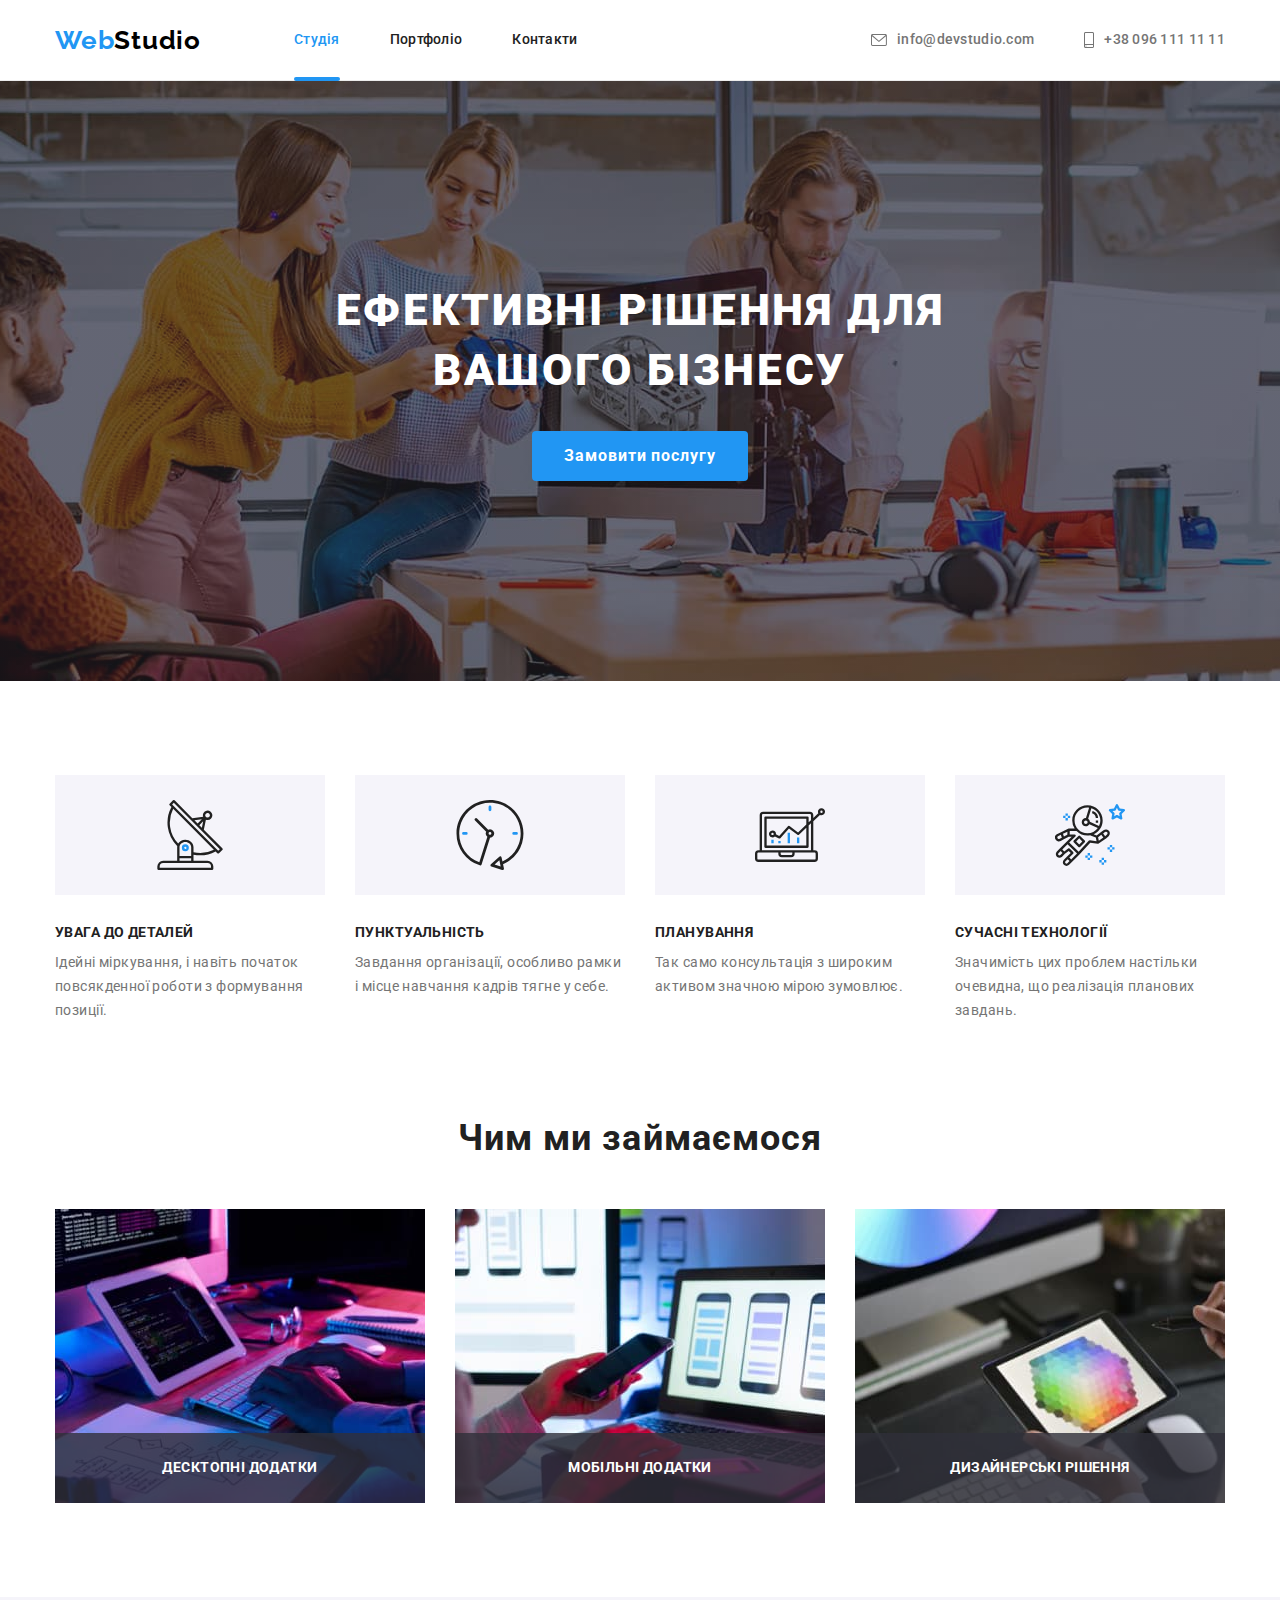
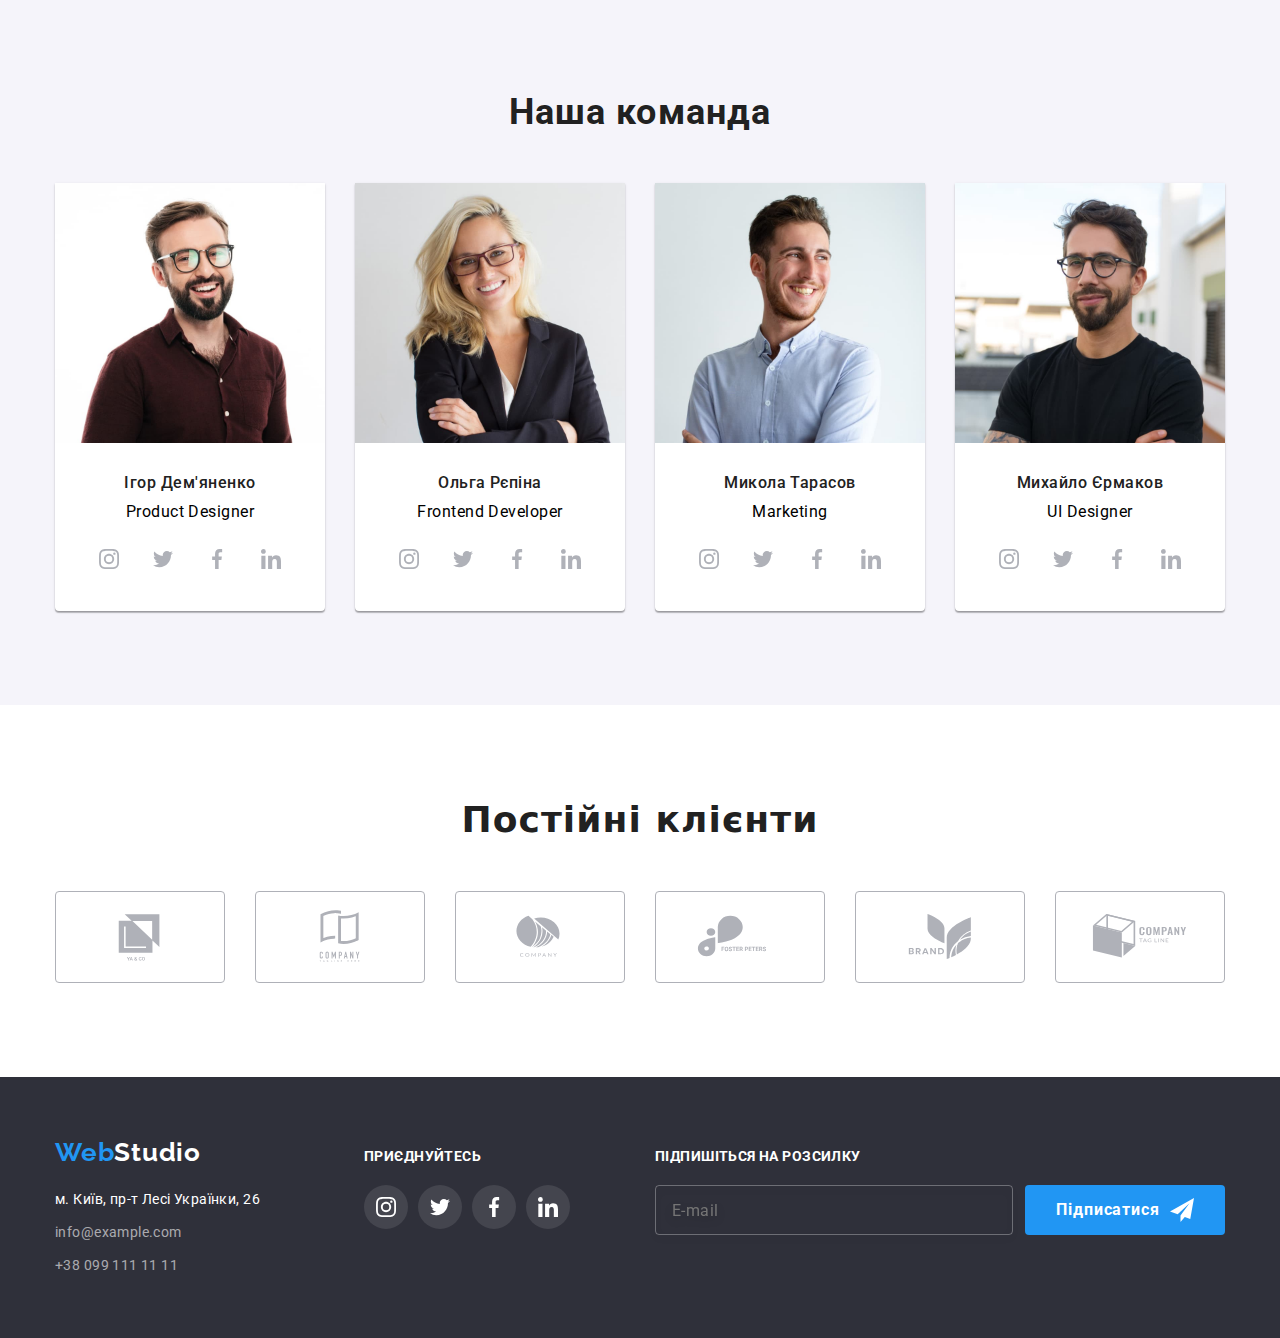
==== commit 9bdab128: "HW7-fully-done" ====
--- a/index.html
+++ b/index.html
@@ -496,7 +496,7 @@
               <use href="./images/icons.svg#icon-email"></use>
             </svg>
           </label>
-          <label class="modal__label">
+          <label class="modal__label modal__label--area">
             <span class="modal__content">Коментар</span>
             <textarea
               class="modal__input--area"
--- a/css/main.min.css
+++ b/css/main.min.css
@@ -1 +1 @@
-.visually-hidden{position:absolute;white-space:nowrap;width:1px;height:1px;overflow:hidden;border:0;padding:0;clip:rect(0 0 0 0);-webkit-clip-path:inset(50%);clip-path:inset(50%);margin:-1px}h1,h2,h3,ul,p{margin:0;padding:0}img{display:block;max-width:100%;height:auto}.container{width:1200px;padding-left:15px;padding-right:15px;margin:0 auto}.projects-card__link,.checkbox__link,.page-footer__mail-link,.page-footer__tel-link,.page-footer__map-link,.section-clients__link,.logo,.auth-nav__link,.site-nav__link{text-decoration:none}.projects-card__list,.projects__button-list,.page-footer__contacts-list,.section-clients__list,.section-comand__list,.socials-list__section-comand,.socials-list__footer,.section-activity__list,.section-principles__list,.auth-nav,.site-nav{padding:0;margin:0;list-style:none}.page-header{display:-webkit-box;display:-ms-flexbox;display:flex;border-bottom:1px solid #ececec}.page-nav{display:-webkit-box;display:-ms-flexbox;display:flex;-webkit-box-align:center;-ms-flex-align:center;align-items:center}.site-nav{display:-webkit-box;display:-ms-flexbox;display:flex;-webkit-box-align:center;-ms-flex-align:center;align-items:center;font-family:Roboto,sans-serif;font-weight:500;line-height:1.14;letter-spacing:.02em;font-size:14px}.site-nav__item{position:relative}.site-nav__item:not(:last-child){margin-right:50px}.site-nav__link{display:block;padding-top:32px;padding-bottom:32px;color:#212121;-webkit-transition:color 250ms cubic-bezier(0.4, 0, 0.2, 1);transition:color 250ms cubic-bezier(0.4, 0, 0.2, 1)}.site-nav__link:hover,.site-nav__link:focus{color:#2196f3}.site-nav .site-nav__link--current{color:#2196f3}.site-nav .site-nav__link--current::after{position:absolute;bottom:-1px;left:0;content:"";width:100%;height:4px;background-color:#2196f3;border-radius:2px}.auth-nav{display:-webkit-box;display:-ms-flexbox;display:flex;-webkit-box-align:center;-ms-flex-align:center;align-items:center;margin-left:auto;font-family:Roboto,sans-serif;font-weight:500;line-height:1.14;letter-spacing:.02em;font-size:14px}.auth-nav__item:not(:last-child){margin-right:50px}.auth-nav__link{display:-webkit-box;display:-ms-flexbox;display:flex;-webkit-box-align:center;-ms-flex-align:center;align-items:center;padding-top:32px;padding-bottom:32px;color:#757575;-webkit-transition:color 250ms cubic-bezier(0.4, 0, 0.2, 1);transition:color 250ms cubic-bezier(0.4, 0, 0.2, 1)}.auth-nav__icon{margin-right:10px;fill:currentColor}.auth-nav__link:hover,.auth-nav__link:focus{color:#2196f3}.auth-nav__icon:hover,.auth-nav__icon:focus{fill:#2196f3}.logo{margin-right:93px;padding-top:24px;padding-bottom:24px;color:#2196f3;font-family:Raleway,sans-serif;font-weight:700;font-size:26px;line-height:1.19;letter-spacing:.03em}.logo__page-nav{color:#000}.logo__page-footer{margin-right:auto;margin-bottom:20px;margin-left:0}.logo__page-footer--bottom{color:#fff}.section-hero{max-width:1600px;height:600px;margin-left:auto;margin-right:auto;background-image:-webkit-gradient(linear, left top, right top, from(rgba(47, 48, 58, 0.4)), to(rgba(47, 48, 58, 0.4))),url(../images/background.jpg);background-image:linear-gradient(to right, rgba(47, 48, 58, 0.4), rgba(47, 48, 58, 0.4)),url(../images/background.jpg);background-color:#c4c4c4;background-size:cover;background-repeat:no-repeat;background-position:center;padding-top:200px;padding-bottom:200px;text-align:center}.section-hero__title{margin-bottom:30px;margin-left:auto;margin-right:auto;width:696px;font-family:Roboto,sans-serif;font-weight:900;font-size:44px;line-height:1.36;letter-spacing:.06em;text-transform:uppercase;color:#fff}.button{display:inline-block;min-width:216px;border-radius:4px;padding:10px 32px;text-align:center;margin-right:auto;margin-left:auto;border:none;font-family:Roboto,sans-serif;font-weight:700;line-height:1.88;letter-spacing:.06em;color:#fff;background-color:#2196f3;font-size:16px;-webkit-transition:background-color 250ms cubic-bezier(0.4, 0, 0.2, 1);transition:background-color 250ms cubic-bezier(0.4, 0, 0.2, 1);cursor:pointer}.button:hover,.button:focus{background-color:#188ce8}.button__subscribe{display:-webkit-box;display:-ms-flexbox;display:flex;-webkit-box-align:center;-ms-flex-align:center;align-items:center;-webkit-box-pack:center;-ms-flex-pack:center;justify-content:center;padding:10px 28px;min-width:200px;height:50px}.button__subscribe::after{content:"";background-image:url(../images/telegram.svg);background-size:contain;background-repeat:no-repeat;display:-webkit-box;display:-ms-flexbox;display:flex;width:24px;height:24px;margin-left:10px}.button__modal--close{-webkit-transition:fill 250ms cubic-bezier(0.4, 0, 0.2, 1),border-color 250ms cubic-bezier(0.4, 0, 0.2, 1);transition:fill 250ms cubic-bezier(0.4, 0, 0.2, 1),border-color 250ms cubic-bezier(0.4, 0, 0.2, 1);position:absolute;top:8px;right:8px;display:-webkit-box;display:-ms-flexbox;display:flex;-webkit-box-align:center;-ms-flex-align:center;align-items:center;-webkit-box-pack:center;-ms-flex-pack:center;justify-content:center;width:30px;height:30px;cursor:pointer;background:#fff;border:1px solid rgba(0,0,0,.1);border-radius:50%}.button__modal--close:hover,.button__modal--close:focus{fill:#2196f3;border-color:#2196f3}.button__modal--submit{display:-webkit-box;display:-ms-flexbox;display:flex;-webkit-box-align:center;-ms-flex-align:center;align-items:center;-webkit-box-pack:center;-ms-flex-pack:center;justify-content:center;font-family:Roboto,sans-serif;-webkit-box-shadow:0px 4px 4px rgba(0,0,0,.15);box-shadow:0px 4px 4px rgba(0,0,0,.15);border-radius:4px}.button-projects{padding:6px 22px;font-size:14px;font-family:Roboto,sans-serif;font-weight:500;line-height:1.62;text-align:center;letter-spacing:.03em;color:#212121;border-style:none;background-color:#f5f4fa;border-radius:4px;cursor:pointer;-webkit-transition:background-color 250ms cubic-bezier(0.4, 0, 0.2, 1);transition:background-color 250ms cubic-bezier(0.4, 0, 0.2, 1)}.button-projects:hover,.button-projects:focus{color:#fff;background-color:#2196f3;-webkit-box-shadow:0px 3px 1px rgba(0,0,0,.1),0px 1px 2px rgba(0,0,0,.08),0px 2px 2px rgba(0,0,0,.12);box-shadow:0px 3px 1px rgba(0,0,0,.1),0px 1px 2px rgba(0,0,0,.08),0px 2px 2px rgba(0,0,0,.12)}.button-projects--current{background-color:#2196f3;color:#fff}.section-principles{padding-top:94px;padding-bottom:94px}.section-principles__list{display:-webkit-box;display:-ms-flexbox;display:flex;-webkit-box-pack:justify;-ms-flex-pack:justify;justify-content:space-between;padding:0}.section-principles__item{-ms-flex-preferred-size:calc((100% - 90px)/4);flex-basis:calc((100% - 90px)/4)}.section-principles__item:not(:last-child){margin-right:30px}.section-principles__title{margin:0px 0px 10px 0px;font-family:Roboto,sans-serif;font-size:14px;font-weight:700;line-height:1.14;letter-spacing:.03em;text-transform:uppercase;color:#212121}.section-principles__text{margin:0;font-family:Roboto,sans-serif;line-height:1.71;letter-spacing:.03em;color:#757575;font-size:14px}.section-principles__thumb{display:-webkit-box;display:-ms-flexbox;display:flex;-webkit-box-align:center;-ms-flex-align:center;align-items:center;-webkit-box-pack:center;-ms-flex-pack:center;justify-content:center;-ms-flex-preferred-size:calc((100% - 90px)/4);flex-basis:calc((100% - 90px)/4);height:120px;background-color:#f5f4fa;margin-bottom:30px}.section-activity{padding-bottom:94px}.section-activity__title{margin-bottom:50px;font-family:Roboto,sans-serif;font-weight:700;font-size:36px;line-height:1.17;text-align:center;letter-spacing:.03em;color:#212121}.section-activity__list{display:-webkit-box;display:-ms-flexbox;display:flex;-webkit-box-pack:justify;-ms-flex-pack:justify;justify-content:space-between}.section-activity__item{position:relative;-ms-flex-preferred-size:calc((100% - 60px)/3);flex-basis:calc((100% - 60px)/3)}.section-activity__item:not(:last-child){margin-right:30px}.section-activity__text{position:absolute;bottom:0;display:-webkit-box;display:-ms-flexbox;display:flex;-webkit-box-align:center;-ms-flex-align:center;align-items:center;-webkit-box-pack:center;-ms-flex-pack:center;justify-content:center;width:100%;height:70px;background-color:rgba(47,48,58,.8);font-family:Roboto,sans-serif;font-weight:700;font-size:14px;line-height:1.14;text-align:center;letter-spacing:.03em;text-transform:uppercase;color:#fff}.socials-list__section-comand,.socials-list__footer{display:-webkit-box;display:-ms-flexbox;display:flex;-webkit-box-align:center;-ms-flex-align:center;align-items:center;-webkit-box-pack:center;-ms-flex-pack:center;justify-content:center;text-align:center;width:206px}.socials-list__title{margin-bottom:20px;font-family:Roboto,sans-serif;font-weight:700;font-size:14px;line-height:1.14;letter-spacing:.03em;text-transform:uppercase;color:#fff}.socials{margin-right:auto}.socials-item__section-comand,.socials-item__footer{display:-webkit-box;display:-ms-flexbox;display:flex;-ms-flex-preferred-size:calc((100% - 30px)/4);flex-basis:calc((100% - 30px)/4);height:44px;-webkit-box-align:center;-ms-flex-align:center;align-items:center;-webkit-box-pack:center;-ms-flex-pack:center;justify-content:center}.socials-item__section-comand:not(:last-child),.socials-item__footer:not(:last-child){margin-right:10px}.socials-link__section-comand,.socials-link__footer{display:-webkit-box;display:-ms-flexbox;display:flex;-webkit-box-align:center;-ms-flex-align:center;align-items:center;-webkit-box-pack:center;-ms-flex-pack:center;justify-content:center;fill:#afb1b8;border-radius:50%;width:44px;height:44px;-webkit-transition:fill 250ms cubic-bezier(0.4, 0, 0.2, 1),background-color 250ms cubic-bezier(0.4, 0, 0.2, 1);transition:fill 250ms cubic-bezier(0.4, 0, 0.2, 1),background-color 250ms cubic-bezier(0.4, 0, 0.2, 1)}.socials-link__section-comand:hover,.socials-link__section-comand:focus,.socials-link__footer:hover,.socials-link__footer:focus{background-color:#2196f3;fill:#fff}.socials-link__footer--bgc{background-color:rgba(255,255,255,.1)}.socials-image--bottom{fill:#fff}.section-comand{padding:94px 0;background-color:#f5f4fa}.section-comand__title{margin-bottom:50px;font-family:Roboto,sans-serif;font-weight:700;font-size:36px;line-height:1.17;text-align:center;letter-spacing:.03em;color:#212121}.section-comand__list{display:-webkit-box;display:-ms-flexbox;display:flex;text-align:center}.section-comand__item{-ms-flex-preferred-size:calc((100% - 90px)/4);flex-basis:calc((100% - 90px)/4);background-color:#fff;-webkit-box-shadow:0px 1px 3px rgba(0,0,0,.12),0px 1px 1px rgba(0,0,0,.14),0px 2px 1px rgba(0,0,0,.2);box-shadow:0px 1px 3px rgba(0,0,0,.12),0px 1px 1px rgba(0,0,0,.14),0px 2px 1px rgba(0,0,0,.2);border-radius:0px 0px 4px 4px}.section-comand__item:not(:last-child){margin-right:30px}.section-comand__designers{padding:30px 32px}.section-comand__name{margin-bottom:10px;font-family:Roboto,sans-serif;font-weight:500;line-height:1.19;letter-spacing:.03em;color:#212121;font-size:16px}.section-comand__position{font-family:Roboto,sans-serif;line-height:1.19;letter-spacing:.03em;font-size:16px;margin-bottom:16px}.section-clients{padding:94px 0}.section-clients__title{margin-bottom:50px;font-weight:700;font-size:36px;line-height:1.17;text-align:center;letter-spacing:.03em;color:#212121}.section-clients__list{display:-webkit-box;display:-ms-flexbox;display:flex}.section-clients__item{-ms-flex-preferred-size:calc((100% - 150px)/6);flex-basis:calc((100% - 150px)/6);height:92px}.section-clients__item:not(:last-child){margin-right:30px}.section-clients__link{display:-webkit-box;display:-ms-flexbox;display:flex;-webkit-box-pack:center;-ms-flex-pack:center;justify-content:center;-webkit-box-align:center;-ms-flex-align:center;align-items:center;width:100%;height:100%;color:#afb1b8;border:1px solid #afb1b8;border-radius:4px;outline:rgba(0,0,0,0);-webkit-transition:border 250ms cubic-bezier(0.4, 0, 0.2, 1),background-color 250ms cubic-bezier(0.4, 0, 0.2, 1);transition:border 250ms cubic-bezier(0.4, 0, 0.2, 1),background-color 250ms cubic-bezier(0.4, 0, 0.2, 1)}.section-clients__link:hover,.section-clients__link:focus{color:#2196f3;border:1px solid #2196f3}.section-clients__icon{width:106px;height:60px;fill:currentColor}.page-footer{padding-top:60px;padding-bottom:60px;font-family:Roboto,sans-serif;background-color:#2f303a}.page-footer__wrap{display:-webkit-box;display:-ms-flexbox;display:flex;-webkit-box-align:baseline;-ms-flex-align:baseline;align-items:baseline}.page-footer__contacts{margin-right:70px}.page-footer__adress{font-style:normal;font-size:14px}.page-footer__contacts-list{padding:0;line-height:1.71;letter-spacing:.03em}.page-footer__map,.page-footer__mail{margin-bottom:9px;color:#fff}.page-footer__map-link{-webkit-transition:color 250ms cubic-bezier(0.4, 0, 0.2, 1);transition:color 250ms cubic-bezier(0.4, 0, 0.2, 1)}.page-footer__map-link--white{color:#fff}.page-footer__map-link:hover,.page-footer__map-link:focus{color:#2196f3}.page-footer__mail-link,.page-footer__tel-link{-webkit-transition:color 250ms cubic-bezier(0.4, 0, 0.2, 1);transition:color 250ms cubic-bezier(0.4, 0, 0.2, 1)}.page-footer__mail-link--grey,.page-footer__tel-link--grey{color:rgba(255,255,255,.6)}.page-footer__mail-link:hover,.page-footer__mail-link:focus,.page-footer__tel-link:hover,.page-footer__tel-link:focus{color:#2196f3}.subscription{width:570px;height:86px}.subscription__title{margin-bottom:20px;font-family:Roboto,sans-serif;font-weight:700;font-size:14px;line-height:1.14;letter-spacing:.03em;text-transform:uppercase;color:#fff}.subscription__form{display:-webkit-box;display:-ms-flexbox;display:flex;-webkit-box-align:center;-ms-flex-align:center;align-items:center}.subscription__label{width:358px;margin-right:12px}.subscription__input{-webkit-transition:border-color 250ms cubic-bezier(0.4, 0, 0.2, 1);transition:border-color 250ms cubic-bezier(0.4, 0, 0.2, 1);padding:15px 16px;width:358px;height:50px;border:1px solid rgba(255,255,255,.3);-webkit-filter:drop-shadow(0px 4px 4px rgba(0, 0, 0, 0.15));filter:drop-shadow(0px 4px 4px rgba(0, 0, 0, 0.15));border-radius:4px;background-color:inherit;font-family:Roboto,sans-serif;font-style:normal;font-weight:400;font-size:16px;line-height:1.25;letter-spacing:.03em;color:rgba(255,255,255,.6)}.subscription__input:hover,.subscription__input:focus{border-color:#2196f3}.backdrop{position:fixed;top:0;left:0;background-color:rgba(0,0,0,.2);width:100%;height:100%;opacity:1;-webkit-transition:opacity 500ms cubic-bezier(0.4, 0, 0.2, 1);transition:opacity 500ms cubic-bezier(0.4, 0, 0.2, 1)}.backdrop.is-hidden{opacity:0;pointer-events:none}.backdrop.is-hidden .modal{-webkit-transform:translate(-50%, -50%) scale(0.5);transform:translate(-50%, -50%) scale(0.5)}.modal{position:absolute;top:50%;left:50%;padding:40px 40px;min-width:528px;min-height:581px;background-color:#fff;-webkit-box-shadow:0px 1px 3px rgba(0,0,0,.12),0px 1px 1px rgba(0,0,0,.14),0px 2px 1px rgba(0,0,0,.2);box-shadow:0px 1px 3px rgba(0,0,0,.12),0px 1px 1px rgba(0,0,0,.14),0px 2px 1px rgba(0,0,0,.2);border-radius:4px;-webkit-transform:translate(-50%, -50%) scale(1) rotate(1turn);transform:translate(-50%, -50%) scale(1) rotate(1turn);-webkit-transition:-webkit-transform 500ms cubic-bezier(0.4, 0, 0.2, 1);transition:-webkit-transform 500ms cubic-bezier(0.4, 0, 0.2, 1);transition:transform 500ms cubic-bezier(0.4, 0, 0.2, 1);transition:transform 500ms cubic-bezier(0.4, 0, 0.2, 1), -webkit-transform 500ms cubic-bezier(0.4, 0, 0.2, 1)}.modal__title{margin-bottom:12px;font-family:Roboto,sans-serif;font-weight:700;font-size:20px;line-height:1.15;text-align:center;letter-spacing:.03em;color:#212121}.modal__form{width:100%;height:100%}.modal__label{display:block;position:relative}.modal__content{display:block;margin-bottom:4px;font-size:12px;line-height:1.17;letter-spacing:.01em;color:#757575}.modal__input{display:block;width:448px;height:40px;padding:12px 42px;margin-bottom:10px;border:1px solid rgba(33,33,33,.2);border-radius:4px;-webkit-transition:border-color 250ms cubic-bezier(0.4, 0, 0.2, 1);transition:border-color 250ms cubic-bezier(0.4, 0, 0.2, 1);outline:none}.modal__input:hover,.modal__input:focus{border-color:#2196f3}.modal__icon{position:absolute;top:50%;left:15px;-webkit-transition:fill 250ms cubic-bezier(0.4, 0, 0.2, 1);transition:fill 250ms cubic-bezier(0.4, 0, 0.2, 1)}.modal__input--area{display:block;width:448px;height:120px;padding:12px 16px;margin-bottom:20px;resize:none;border:1px solid rgba(33,33,33,.2);border-radius:4px;font-family:Roboto,sans-serif;font-style:normal;font-weight:400;font-size:12px;line-height:1.17;letter-spacing:.01em;color:rgba(117,117,117,.5);-webkit-transition:border-color 250ms cubic-bezier(0.4, 0, 0.2, 1);transition:border-color 250ms cubic-bezier(0.4, 0, 0.2, 1);outline:none}.modal__input--area:hover,.modal__input--area:focus{border-color:#2196f3}.modal__input:hover+.modal__icon,.modal__input:focus+.modal__icon{fill:#2196f3}.checkbox__label{display:-webkit-box;display:-ms-flexbox;display:flex;-webkit-box-align:center;-ms-flex-align:center;align-items:center;-webkit-box-pack:center;-ms-flex-pack:center;justify-content:center;margin-bottom:30px}.checkbox__icon{display:inline-block;margin-right:8px;width:16px;height:15px;border:2px solid #212121;border-radius:2px;background-image:url(../images/checkbox.svg);background-repeat:no-repeat;background-size:contain}.checkbox__text{font-family:Roboto,sans-serif;color:#757575;font-size:14px;line-height:1.71;letter-spacing:.03em}.checkbox__link{color:#2196f3;text-decoration:none;font-size:14px;line-height:1.71;letter-spacing:.03em}.checkbox__link::after{content:" ";width:112px;height:1px;background-color:#2196f3;display:block;margin-left:auto}.checkbox__input:checked+.checkbox__icon{background-color:#2196f3}.checkbox__input:focus+.checkbox__icon{border-color:#2196f3}.projects{padding:94px 0px}.projects__title{margin-bottom:50px;font-family:Roboto,sans-serif;font-weight:700;font-size:36px;line-height:1.17;text-align:center;letter-spacing:.03em;color:#212121}.projects__button-list{display:-webkit-box;display:-ms-flexbox;display:flex;-webkit-box-pack:center;-ms-flex-pack:center;justify-content:center;margin-left:auto;margin-right:auto;margin-bottom:50px}.projects__button-item:not(:last-child){margin-right:8px}.projects-card__list{display:-webkit-box;display:-ms-flexbox;display:flex;-ms-flex-wrap:wrap;flex-wrap:wrap}.projects-card__item{-ms-flex-preferred-size:calc((100% - 60px)/3);flex-basis:calc((100% - 60px)/3);margin-right:30px;margin-bottom:30px}.projects-card__item:nth-child(3n){margin-right:0}.projects-card__item:nth-last-child(-n+3){margin-bottom:0}.projects-card__link{display:block;-webkit-transition:color 250ms cubic-bezier(0.4, 0, 0.2, 1);transition:color 250ms cubic-bezier(0.4, 0, 0.2, 1)}.projects-card__link:hover,.projects-card__link :focus{-webkit-box-shadow:0px 1px 1px rgba(0,0,0,.12),0px 4px 4px rgba(0,0,0,.06),1px 4px 6px rgba(0,0,0,.16);box-shadow:0px 1px 1px rgba(0,0,0,.12),0px 4px 4px rgba(0,0,0,.06),1px 4px 6px rgba(0,0,0,.16)}.projects-card__wrap{padding:20px 24px;border-bottom:1px solid #eee;border-left:1px solid #eee;border-right:1px solid #eee}.projects-card__name{margin-bottom:4px;font-family:Roboto,sans-serif;font-weight:700;font-size:18px;line-height:2;letter-spacing:.06em;color:#212121}.projects-card__type{font-family:Roboto,sans-serif;line-height:1.88;letter-spacing:.03em;color:#757575}.projects-overlay{position:relative;overflow:hidden}.projects-overlay__text,.projects-overlay__text--yellow{position:absolute;bottom:-100%;background-color:rgba(33,150,243,.9);padding:63px 24px;width:100%;height:100%;font-family:Roboto,sans-serif;font-size:18px;line-height:1.56;letter-spacing:.03em;color:#fff;-webkit-transition:-webkit-transform 500ms cubic-bezier(0.4, 0, 0.2, 1);transition:-webkit-transform 500ms cubic-bezier(0.4, 0, 0.2, 1);transition:transform 500ms cubic-bezier(0.4, 0, 0.2, 1);transition:transform 500ms cubic-bezier(0.4, 0, 0.2, 1), -webkit-transform 500ms cubic-bezier(0.4, 0, 0.2, 1)}.projects-overlay__text--yellow{background-color:rgba(243,240,33,.9)}.projects-card__link:hover .projects-overlay__text,.projects-card__link:hover .projects-overlay__text--yellow,.projects-card__link:focus .projects-overlay__text,.projects-card__link:focus .projects-overlay__text--yellow{-webkit-transform:translateY(-100%);transform:translateY(-100%)}/*# sourceMappingURL=main.min.css.map */+.visually-hidden{position:absolute;white-space:nowrap;width:1px;height:1px;overflow:hidden;border:0;padding:0;clip:rect(0 0 0 0);-webkit-clip-path:inset(50%);clip-path:inset(50%);margin:-1px}h1,h2,h3,ul,p{margin:0;padding:0}img{display:block;max-width:100%;height:auto}.container{width:1200px;padding-left:15px;padding-right:15px;margin:0 auto}.projects-card__link,.checkbox__link,.page-footer__mail-link,.page-footer__tel-link,.page-footer__map-link,.section-clients__link,.logo,.auth-nav__link,.site-nav__link{text-decoration:none}.projects-card__list,.projects__button-list,.page-footer__contacts-list,.section-clients__list,.section-comand__list,.socials-list__section-comand,.socials-list__footer,.section-activity__list,.section-principles__list,.auth-nav,.site-nav{padding:0;margin:0;list-style:none}header{border-bottom:1px solid #ececec}.page-header{display:-webkit-box;display:-ms-flexbox;display:flex}.page-nav{display:-webkit-box;display:-ms-flexbox;display:flex;-webkit-box-align:center;-ms-flex-align:center;align-items:center}.site-nav{display:-webkit-box;display:-ms-flexbox;display:flex;-webkit-box-align:center;-ms-flex-align:center;align-items:center;font-family:Roboto,sans-serif;font-weight:500;line-height:1.14;letter-spacing:.02em;font-size:14px}.site-nav__item{position:relative}.site-nav__item:not(:last-child){margin-right:50px}.site-nav__link{display:block;padding-top:32px;padding-bottom:32px;color:#212121;-webkit-transition:color 250ms cubic-bezier(0.4, 0, 0.2, 1);transition:color 250ms cubic-bezier(0.4, 0, 0.2, 1)}.site-nav__link:hover,.site-nav__link:focus{color:#2196f3}.site-nav .site-nav__link--current{color:#2196f3}.site-nav .site-nav__link--current::after{position:absolute;bottom:-1px;left:0;content:"";width:100%;height:4px;background-color:#2196f3;border-radius:2px}.auth-nav{display:-webkit-box;display:-ms-flexbox;display:flex;-webkit-box-align:center;-ms-flex-align:center;align-items:center;margin-left:auto;font-family:Roboto,sans-serif;font-weight:500;line-height:1.14;letter-spacing:.02em;font-size:14px}.auth-nav__item:not(:last-child){margin-right:50px}.auth-nav__link{display:-webkit-box;display:-ms-flexbox;display:flex;-webkit-box-align:center;-ms-flex-align:center;align-items:center;padding-top:32px;padding-bottom:32px;color:#757575;-webkit-transition:color 250ms cubic-bezier(0.4, 0, 0.2, 1);transition:color 250ms cubic-bezier(0.4, 0, 0.2, 1)}.auth-nav__icon{margin-right:10px;fill:currentColor}.auth-nav__link:hover,.auth-nav__link:focus{color:#2196f3}.auth-nav__icon:hover,.auth-nav__icon:focus{fill:#2196f3}.logo{margin-right:93px;padding-top:24px;padding-bottom:24px;color:#2196f3;font-family:Raleway,sans-serif;font-weight:700;font-size:26px;line-height:1.19;letter-spacing:.03em}.logo__page-nav{color:#000}.logo__page-footer{margin-right:auto;margin-bottom:20px;margin-left:0}.logo__page-footer--bottom{color:#fff}.section-hero{max-width:1600px;height:600px;margin-left:auto;margin-right:auto;background-image:-webkit-gradient(linear, left top, right top, from(rgba(47, 48, 58, 0.4)), to(rgba(47, 48, 58, 0.4))),url(../images/background.jpg);background-image:linear-gradient(to right, rgba(47, 48, 58, 0.4), rgba(47, 48, 58, 0.4)),url(../images/background.jpg);background-color:#c4c4c4;background-size:cover;background-repeat:no-repeat;background-position:center;padding-top:200px;padding-bottom:200px;text-align:center}.section-hero__title{margin-bottom:30px;margin-left:auto;margin-right:auto;width:696px;font-family:Roboto,sans-serif;font-weight:900;font-size:44px;line-height:1.36;letter-spacing:.06em;text-transform:uppercase;color:#fff}.button{display:inline-block;min-width:216px;border-radius:4px;padding:10px 32px;text-align:center;margin-right:auto;margin-left:auto;border:none;font-family:Roboto,sans-serif;font-weight:700;line-height:1.88;letter-spacing:.06em;color:#fff;background-color:#2196f3;font-size:16px;-webkit-transition:background-color 250ms cubic-bezier(0.4, 0, 0.2, 1);transition:background-color 250ms cubic-bezier(0.4, 0, 0.2, 1);cursor:pointer}.button:hover,.button:focus{background-color:#188ce8}.button__subscribe{display:-webkit-box;display:-ms-flexbox;display:flex;-webkit-box-align:center;-ms-flex-align:center;align-items:center;-webkit-box-pack:center;-ms-flex-pack:center;justify-content:center;padding:10px 28px;min-width:200px;height:50px}.button__subscribe::after{content:"";background-image:url(../images/telegram.svg);background-size:contain;background-repeat:no-repeat;display:-webkit-box;display:-ms-flexbox;display:flex;width:24px;height:24px;margin-left:10px}.button__modal--close{-webkit-transition:fill 250ms cubic-bezier(0.4, 0, 0.2, 1),border-color 250ms cubic-bezier(0.4, 0, 0.2, 1);transition:fill 250ms cubic-bezier(0.4, 0, 0.2, 1),border-color 250ms cubic-bezier(0.4, 0, 0.2, 1);position:absolute;top:8px;right:8px;display:-webkit-box;display:-ms-flexbox;display:flex;-webkit-box-align:center;-ms-flex-align:center;align-items:center;-webkit-box-pack:center;-ms-flex-pack:center;justify-content:center;width:30px;height:30px;cursor:pointer;background:#fff;border:1px solid rgba(0,0,0,.1);border-radius:50%}.button__modal--close:hover,.button__modal--close:focus{fill:#2196f3;border-color:#2196f3}.button__modal--submit{display:-webkit-box;display:-ms-flexbox;display:flex;-webkit-box-align:center;-ms-flex-align:center;align-items:center;-webkit-box-pack:center;-ms-flex-pack:center;justify-content:center;font-family:Roboto,sans-serif;-webkit-box-shadow:0px 4px 4px rgba(0,0,0,.15);box-shadow:0px 4px 4px rgba(0,0,0,.15);border-radius:4px}.button-projects{padding:6px 22px;font-size:14px;font-family:Roboto,sans-serif;font-weight:500;line-height:1.62;text-align:center;letter-spacing:.03em;color:#212121;border-style:none;background-color:#f5f4fa;border-radius:4px;cursor:pointer;-webkit-transition:background-color 250ms cubic-bezier(0.4, 0, 0.2, 1);transition:background-color 250ms cubic-bezier(0.4, 0, 0.2, 1)}.button-projects:hover,.button-projects:focus{color:#fff;background-color:#2196f3;-webkit-box-shadow:0px 3px 1px rgba(0,0,0,.1),0px 1px 2px rgba(0,0,0,.08),0px 2px 2px rgba(0,0,0,.12);box-shadow:0px 3px 1px rgba(0,0,0,.1),0px 1px 2px rgba(0,0,0,.08),0px 2px 2px rgba(0,0,0,.12)}.button-projects--current{background-color:#2196f3;color:#fff}.section-principles{padding-top:94px;padding-bottom:94px}.section-principles__list{display:-webkit-box;display:-ms-flexbox;display:flex;-webkit-box-pack:justify;-ms-flex-pack:justify;justify-content:space-between;padding:0}.section-principles__item{-ms-flex-preferred-size:calc((100% - 90px)/4);flex-basis:calc((100% - 90px)/4)}.section-principles__item:not(:last-child){margin-right:30px}.section-principles__title{margin:0px 0px 10px 0px;font-family:Roboto,sans-serif;font-size:14px;font-weight:700;line-height:1.14;letter-spacing:.03em;text-transform:uppercase;color:#212121}.section-principles__text{margin:0;font-family:Roboto,sans-serif;line-height:1.71;letter-spacing:.03em;color:#757575;font-size:14px}.section-principles__thumb{display:-webkit-box;display:-ms-flexbox;display:flex;-webkit-box-align:center;-ms-flex-align:center;align-items:center;-webkit-box-pack:center;-ms-flex-pack:center;justify-content:center;-ms-flex-preferred-size:calc((100% - 90px)/4);flex-basis:calc((100% - 90px)/4);height:120px;background-color:#f5f4fa;margin-bottom:30px}.section-activity{padding-bottom:94px}.section-activity__title{margin-bottom:50px;font-family:Roboto,sans-serif;font-weight:700;font-size:36px;line-height:1.17;text-align:center;letter-spacing:.03em;color:#212121}.section-activity__list{display:-webkit-box;display:-ms-flexbox;display:flex;-webkit-box-pack:justify;-ms-flex-pack:justify;justify-content:space-between}.section-activity__item{position:relative;-ms-flex-preferred-size:calc((100% - 60px)/3);flex-basis:calc((100% - 60px)/3)}.section-activity__item:not(:last-child){margin-right:30px}.section-activity__text{position:absolute;bottom:0;display:-webkit-box;display:-ms-flexbox;display:flex;-webkit-box-align:center;-ms-flex-align:center;align-items:center;-webkit-box-pack:center;-ms-flex-pack:center;justify-content:center;width:100%;height:70px;background-color:rgba(47,48,58,.8);font-family:Roboto,sans-serif;font-weight:700;font-size:14px;line-height:1.14;text-align:center;letter-spacing:.03em;text-transform:uppercase;color:#fff}.socials-list__section-comand,.socials-list__footer{display:-webkit-box;display:-ms-flexbox;display:flex;-webkit-box-align:center;-ms-flex-align:center;align-items:center;-webkit-box-pack:center;-ms-flex-pack:center;justify-content:center;text-align:center;width:206px}.socials-list__title{margin-bottom:20px;font-family:Roboto,sans-serif;font-weight:700;font-size:14px;line-height:1.14;letter-spacing:.03em;text-transform:uppercase;color:#fff}.socials{margin-right:auto}.socials-item__section-comand,.socials-item__footer{display:-webkit-box;display:-ms-flexbox;display:flex;-ms-flex-preferred-size:calc((100% - 30px)/4);flex-basis:calc((100% - 30px)/4);height:44px;-webkit-box-align:center;-ms-flex-align:center;align-items:center;-webkit-box-pack:center;-ms-flex-pack:center;justify-content:center}.socials-item__section-comand:not(:last-child),.socials-item__footer:not(:last-child){margin-right:10px}.socials-link__section-comand,.socials-link__footer{display:-webkit-box;display:-ms-flexbox;display:flex;-webkit-box-align:center;-ms-flex-align:center;align-items:center;-webkit-box-pack:center;-ms-flex-pack:center;justify-content:center;fill:#afb1b8;border-radius:50%;width:44px;height:44px;-webkit-transition:fill 250ms cubic-bezier(0.4, 0, 0.2, 1),background-color 250ms cubic-bezier(0.4, 0, 0.2, 1);transition:fill 250ms cubic-bezier(0.4, 0, 0.2, 1),background-color 250ms cubic-bezier(0.4, 0, 0.2, 1)}.socials-link__section-comand:hover,.socials-link__section-comand:focus,.socials-link__footer:hover,.socials-link__footer:focus{background-color:#2196f3;fill:#fff}.socials-link__footer--bgc{background-color:rgba(255,255,255,.1)}.socials-image--bottom{fill:#fff}.section-comand{padding:94px 0;background-color:#f5f4fa}.section-comand__title{margin-bottom:50px;font-family:Roboto,sans-serif;font-weight:700;font-size:36px;line-height:1.17;text-align:center;letter-spacing:.03em;color:#212121}.section-comand__list{display:-webkit-box;display:-ms-flexbox;display:flex;text-align:center}.section-comand__item{-ms-flex-preferred-size:calc((100% - 90px)/4);flex-basis:calc((100% - 90px)/4);background-color:#fff;-webkit-box-shadow:0px 1px 3px rgba(0,0,0,.12),0px 1px 1px rgba(0,0,0,.14),0px 2px 1px rgba(0,0,0,.2);box-shadow:0px 1px 3px rgba(0,0,0,.12),0px 1px 1px rgba(0,0,0,.14),0px 2px 1px rgba(0,0,0,.2);border-radius:0px 0px 4px 4px}.section-comand__item:not(:last-child){margin-right:30px}.section-comand__designers{padding:30px 32px}.section-comand__name{margin-bottom:10px;font-family:Roboto,sans-serif;font-weight:500;line-height:1.19;letter-spacing:.03em;color:#212121;font-size:16px}.section-comand__position{font-family:Roboto,sans-serif;line-height:1.19;letter-spacing:.03em;font-size:16px;margin-bottom:16px}.section-clients{padding:94px 0}.section-clients__title{margin-bottom:50px;font-weight:700;font-size:36px;line-height:1.17;text-align:center;letter-spacing:.03em;color:#212121}.section-clients__list{display:-webkit-box;display:-ms-flexbox;display:flex}.section-clients__item{-ms-flex-preferred-size:calc((100% - 150px)/6);flex-basis:calc((100% - 150px)/6);height:92px}.section-clients__item:not(:last-child){margin-right:30px}.section-clients__link{display:-webkit-box;display:-ms-flexbox;display:flex;-webkit-box-pack:center;-ms-flex-pack:center;justify-content:center;-webkit-box-align:center;-ms-flex-align:center;align-items:center;width:100%;height:100%;color:#afb1b8;border:1px solid #afb1b8;border-radius:4px;outline:rgba(0,0,0,0);-webkit-transition:border 250ms cubic-bezier(0.4, 0, 0.2, 1),background-color 250ms cubic-bezier(0.4, 0, 0.2, 1);transition:border 250ms cubic-bezier(0.4, 0, 0.2, 1),background-color 250ms cubic-bezier(0.4, 0, 0.2, 1)}.section-clients__link:hover,.section-clients__link:focus{color:#2196f3;border:1px solid #2196f3}.section-clients__icon{width:106px;height:60px;fill:currentColor}.page-footer{padding-top:60px;padding-bottom:60px;font-family:Roboto,sans-serif;background-color:#2f303a}.page-footer__wrap{display:-webkit-box;display:-ms-flexbox;display:flex;-webkit-box-align:baseline;-ms-flex-align:baseline;align-items:baseline}.page-footer__contacts{margin-right:70px}.page-footer__adress{font-style:normal;font-size:14px}.page-footer__contacts-list{padding:0;line-height:1.71;letter-spacing:.03em}.page-footer__map,.page-footer__mail{margin-bottom:9px;color:#fff}.page-footer__map-link{-webkit-transition:color 250ms cubic-bezier(0.4, 0, 0.2, 1);transition:color 250ms cubic-bezier(0.4, 0, 0.2, 1)}.page-footer__map-link--white{color:#fff}.page-footer__map-link:hover,.page-footer__map-link:focus{color:#2196f3}.page-footer__mail-link,.page-footer__tel-link{-webkit-transition:color 250ms cubic-bezier(0.4, 0, 0.2, 1);transition:color 250ms cubic-bezier(0.4, 0, 0.2, 1)}.page-footer__mail-link--grey,.page-footer__tel-link--grey{color:rgba(255,255,255,.6)}.page-footer__mail-link:hover,.page-footer__mail-link:focus,.page-footer__tel-link:hover,.page-footer__tel-link:focus{color:#2196f3}.subscription{width:570px;height:86px}.subscription__title{margin-bottom:20px;font-family:Roboto,sans-serif;font-weight:700;font-size:14px;line-height:1.14;letter-spacing:.03em;text-transform:uppercase;color:#fff}.subscription__form{display:-webkit-box;display:-ms-flexbox;display:flex;-webkit-box-align:center;-ms-flex-align:center;align-items:center}.subscription__label{width:358px;margin-right:12px}.subscription__input{-webkit-transition:border-color 250ms cubic-bezier(0.4, 0, 0.2, 1);transition:border-color 250ms cubic-bezier(0.4, 0, 0.2, 1);padding:15px 16px;width:358px;height:50px;border:1px solid rgba(255,255,255,.3);-webkit-filter:drop-shadow(0px 4px 4px rgba(0, 0, 0, 0.15));filter:drop-shadow(0px 4px 4px rgba(0, 0, 0, 0.15));border-radius:4px;background-color:inherit;font-family:Roboto,sans-serif;font-style:normal;font-weight:400;font-size:16px;line-height:1.25;letter-spacing:.03em;color:rgba(255,255,255,.6)}.subscription__input:hover,.subscription__input:focus{border-color:#2196f3}.backdrop{position:fixed;top:0;left:0;background-color:rgba(0,0,0,.2);width:100%;height:100%;opacity:1;-webkit-transition:opacity 500ms cubic-bezier(0.4, 0, 0.2, 1);transition:opacity 500ms cubic-bezier(0.4, 0, 0.2, 1)}.backdrop.is-hidden{opacity:0;pointer-events:none}.backdrop.is-hidden .modal{-webkit-transform:translate(-50%, -50%) scale(0.5);transform:translate(-50%, -50%) scale(0.5)}.modal{position:absolute;top:50%;left:50%;padding:40px 40px;min-width:528px;min-height:581px;background-color:#fff;-webkit-box-shadow:0px 1px 3px rgba(0,0,0,.12),0px 1px 1px rgba(0,0,0,.14),0px 2px 1px rgba(0,0,0,.2);box-shadow:0px 1px 3px rgba(0,0,0,.12),0px 1px 1px rgba(0,0,0,.14),0px 2px 1px rgba(0,0,0,.2);border-radius:4px;-webkit-transform:translate(-50%, -50%) scale(1) rotate(1turn);transform:translate(-50%, -50%) scale(1) rotate(1turn);-webkit-transition:-webkit-transform 500ms cubic-bezier(0.4, 0, 0.2, 1);transition:-webkit-transform 500ms cubic-bezier(0.4, 0, 0.2, 1);transition:transform 500ms cubic-bezier(0.4, 0, 0.2, 1);transition:transform 500ms cubic-bezier(0.4, 0, 0.2, 1), -webkit-transform 500ms cubic-bezier(0.4, 0, 0.2, 1)}.modal__title{margin-bottom:12px;font-family:Roboto,sans-serif;font-weight:700;font-size:20px;line-height:1.15;text-align:center;letter-spacing:.03em;color:#212121}.modal__form{width:100%;height:100%}.modal__label{display:block;position:relative;margin-bottom:10px}.modal__label--area{margin-bottom:20px}.modal__content{display:block;margin-bottom:4px;font-size:12px;line-height:1.17;letter-spacing:.01em;color:#757575}.modal__input{display:block;width:448px;height:40px;padding:12px 42px;border:1px solid rgba(33,33,33,.2);border-radius:4px;-webkit-transition:border-color 250ms cubic-bezier(0.4, 0, 0.2, 1);transition:border-color 250ms cubic-bezier(0.4, 0, 0.2, 1);outline:none}.modal__input:hover,.modal__input:focus{border-color:#2196f3}.modal__icon{position:absolute;top:50%;left:15px;-webkit-transition:fill 250ms cubic-bezier(0.4, 0, 0.2, 1);transition:fill 250ms cubic-bezier(0.4, 0, 0.2, 1)}.modal__input--area{display:block;width:448px;height:120px;padding:12px 16px;resize:none;border:1px solid rgba(33,33,33,.2);border-radius:4px;font-family:Roboto,sans-serif;font-style:normal;font-weight:400;font-size:12px;line-height:1.17;letter-spacing:.01em;color:rgba(117,117,117,.5);-webkit-transition:border-color 250ms cubic-bezier(0.4, 0, 0.2, 1);transition:border-color 250ms cubic-bezier(0.4, 0, 0.2, 1);outline:none}.modal__input--area:hover,.modal__input--area:focus{border-color:#2196f3}.modal__input:hover+.modal__icon,.modal__input:focus+.modal__icon{fill:#2196f3}.checkbox__label{display:-webkit-box;display:-ms-flexbox;display:flex;-webkit-box-align:center;-ms-flex-align:center;align-items:center;-webkit-box-pack:center;-ms-flex-pack:center;justify-content:center;margin-bottom:30px}.checkbox__icon{display:inline-block;margin-right:8px;width:16px;height:15px;border:2px solid #212121;border-radius:2px;background-image:url(../images/checkbox.svg);background-repeat:no-repeat;background-size:contain}.checkbox__text{font-family:Roboto,sans-serif;color:#757575;font-size:14px;line-height:1.71;letter-spacing:.03em}.checkbox__link{color:#2196f3;text-decoration:none;font-size:14px;line-height:1.71;letter-spacing:.03em}.checkbox__link::after{content:" ";width:112px;height:1px;background-color:#2196f3;display:block;margin-left:auto;margin-top:-3px}.checkbox__input:checked+.checkbox__icon{background-color:#2196f3}.checkbox__input:focus+.checkbox__icon{border-color:#2196f3}.projects{padding:94px 0px}.projects__title{margin-bottom:50px;font-family:Roboto,sans-serif;font-weight:700;font-size:36px;line-height:1.17;text-align:center;letter-spacing:.03em;color:#212121}.projects__button-list{display:-webkit-box;display:-ms-flexbox;display:flex;-webkit-box-pack:center;-ms-flex-pack:center;justify-content:center;margin-left:auto;margin-right:auto;margin-bottom:50px}.projects__button-item:not(:last-child){margin-right:8px}.projects-card__list{display:-webkit-box;display:-ms-flexbox;display:flex;-ms-flex-wrap:wrap;flex-wrap:wrap}.projects-card__item{-ms-flex-preferred-size:calc((100% - 60px)/3);flex-basis:calc((100% - 60px)/3);margin-right:30px;margin-bottom:30px}.projects-card__item:nth-child(3n){margin-right:0}.projects-card__item:nth-last-child(-n+3){margin-bottom:0}.projects-card__link{display:block;-webkit-transition:-webkit-box-shadow 250ms cubic-bezier(0.4, 0, 0.2, 1);transition:-webkit-box-shadow 250ms cubic-bezier(0.4, 0, 0.2, 1);transition:box-shadow 250ms cubic-bezier(0.4, 0, 0.2, 1);transition:box-shadow 250ms cubic-bezier(0.4, 0, 0.2, 1), -webkit-box-shadow 250ms cubic-bezier(0.4, 0, 0.2, 1)}.projects-card__link:hover,.projects-card__link:focus{-webkit-box-shadow:0px 1px 1px rgba(0,0,0,.12),0px 4px 4px rgba(0,0,0,.06),1px 4px 6px rgba(0,0,0,.16);box-shadow:0px 1px 1px rgba(0,0,0,.12),0px 4px 4px rgba(0,0,0,.06),1px 4px 6px rgba(0,0,0,.16)}.projects-card__wrap{padding:20px 24px;border-bottom:1px solid #eee;border-left:1px solid #eee;border-right:1px solid #eee}.projects-card__name{margin-bottom:4px;font-family:Roboto,sans-serif;font-weight:700;font-size:18px;line-height:2;letter-spacing:.06em;color:#212121}.projects-card__type{font-family:Roboto,sans-serif;line-height:1.88;letter-spacing:.03em;color:#757575}.projects-overlay{position:relative;overflow:hidden}.projects-overlay__text,.projects-overlay__text--yellow{position:absolute;bottom:-100%;background-color:rgba(33,150,243,.9);padding:63px 24px;width:100%;height:100%;font-family:Roboto,sans-serif;font-size:18px;line-height:1.56;letter-spacing:.03em;color:#fff;-webkit-transition:-webkit-transform 500ms cubic-bezier(0.4, 0, 0.2, 1);transition:-webkit-transform 500ms cubic-bezier(0.4, 0, 0.2, 1);transition:transform 500ms cubic-bezier(0.4, 0, 0.2, 1);transition:transform 500ms cubic-bezier(0.4, 0, 0.2, 1), -webkit-transform 500ms cubic-bezier(0.4, 0, 0.2, 1)}.projects-overlay__text--yellow{background-color:rgba(243,240,33,.9)}.projects-card__link:hover .projects-overlay__text,.projects-card__link:hover .projects-overlay__text--yellow,.projects-card__link:focus .projects-overlay__text,.projects-card__link:focus .projects-overlay__text--yellow{-webkit-transform:translateY(-100%);transform:translateY(-100%)}/*# sourceMappingURL=main.min.css.map */